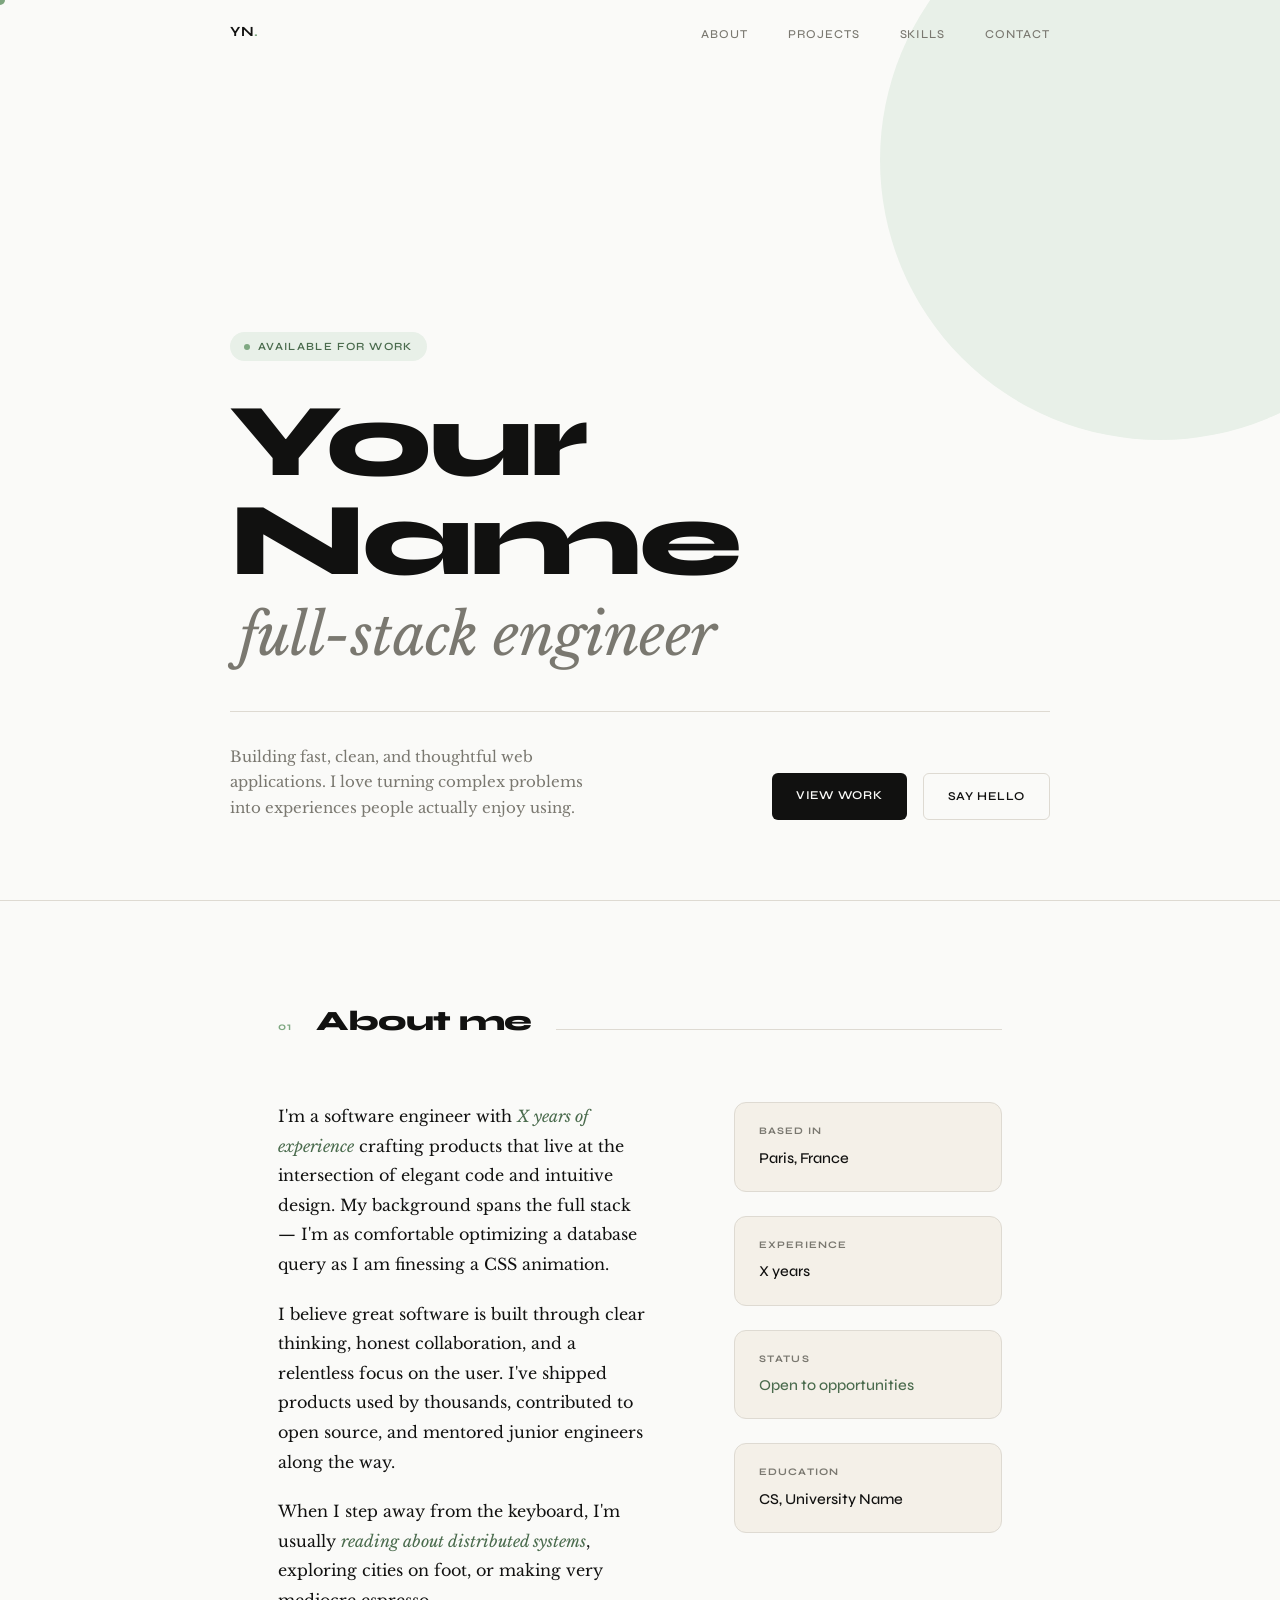
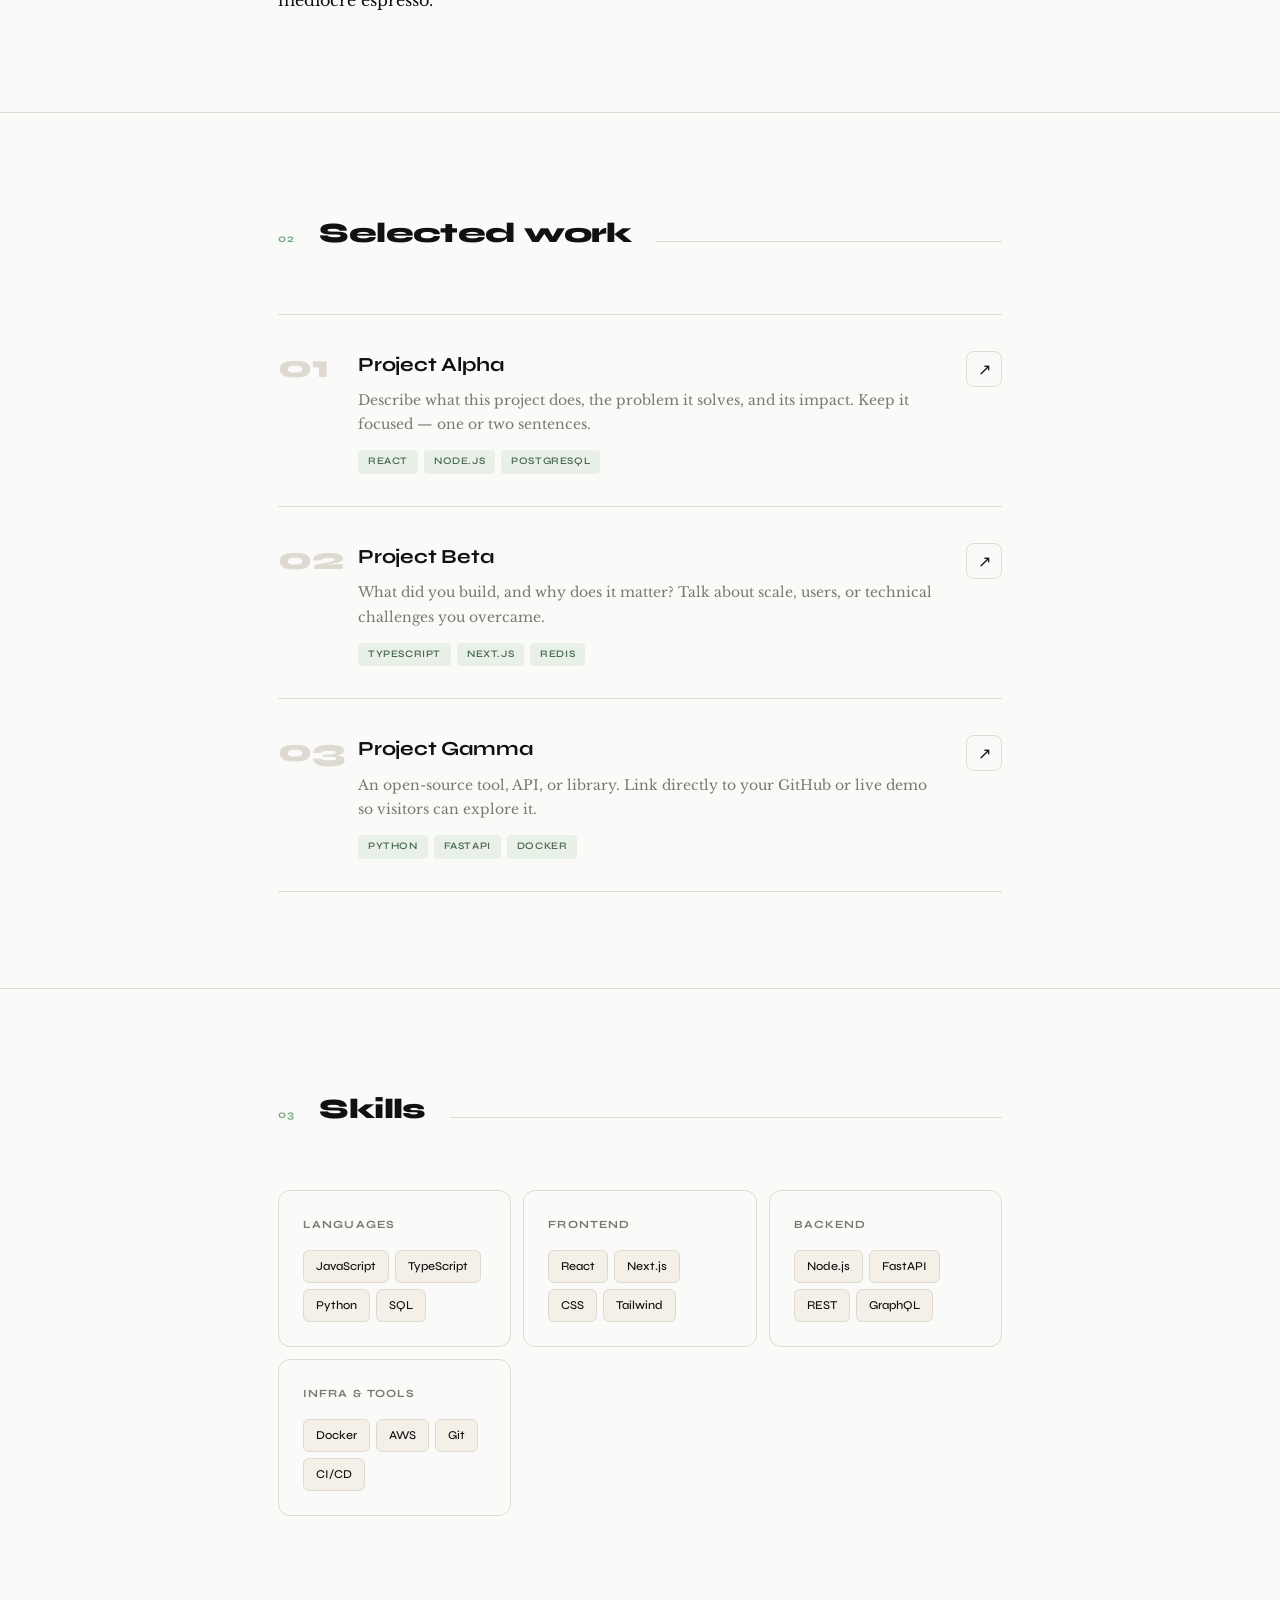
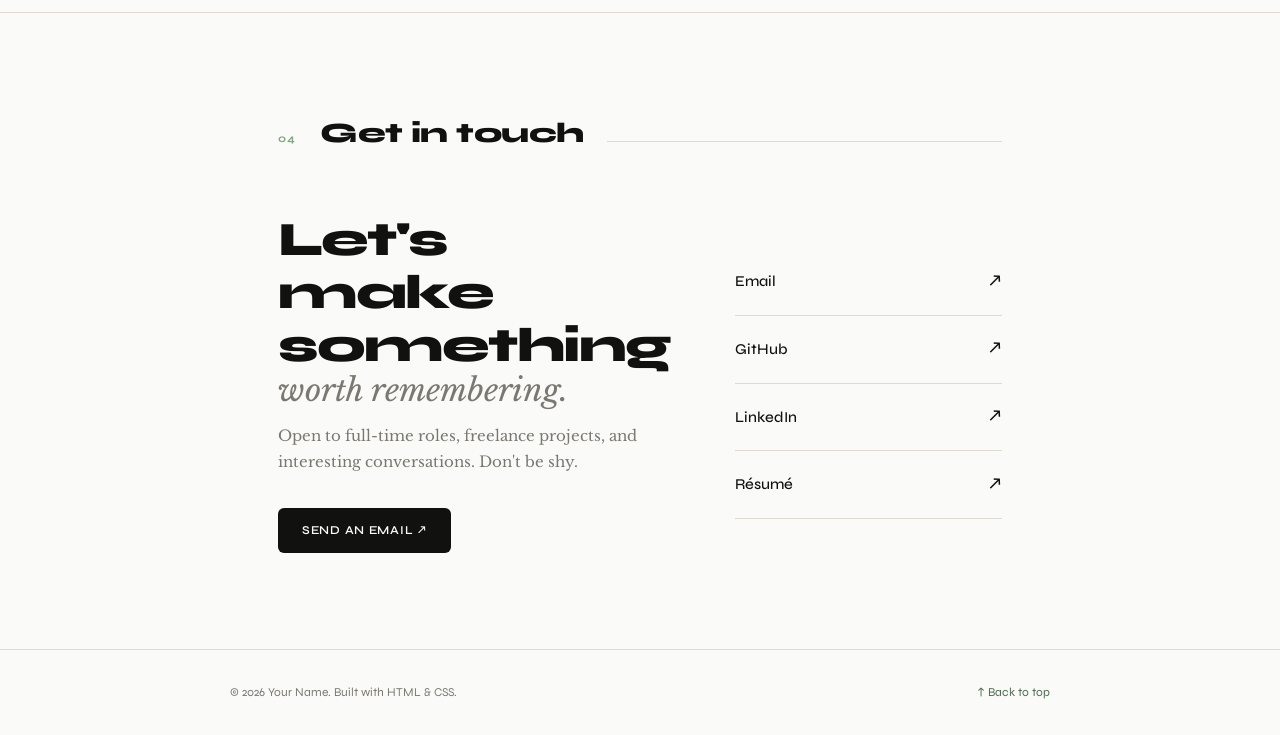
==== index.html @ 99cb99b4 "fix(): Rename to index.html" ====
<!DOCTYPE html>
<html lang="en">
<head>
  <meta charset="UTF-8" />
  <meta name="viewport" content="width=device-width, initial-scale=1.0" />
  <title>Your Name — Developer</title>
  <link rel="preconnect" href="https://fonts.googleapis.com" />
  <link href="https://fonts.googleapis.com/css2?family=Libre+Baskerville:ital,wght@0,400;0,700;1,400&family=Syne:wght@400;500;600;700;800&display=swap" rel="stylesheet" />
  <style>
    *, *::before, *::after { box-sizing: border-box; margin: 0; padding: 0; }

    :root {
      --white:   #FAFAF8;
      --ink:     #111110;
      --sage:    #7FA882;
      --sage-lt: #E8F0E8;
      --sage-dk: #4A6B4D;
      --warm:    #F4F0E8;
      --border:  #DEDAD2;
      --muted:   #7A7870;
      --serif:   'Libre Baskerville', Georgia, serif;
      --display: 'Syne', sans-serif;
      --radius:  12px;
      --max:     820px;
    }

    html { scroll-behavior: smooth; }

    body {
      background: var(--white);
      color: var(--ink);
      font-family: var(--serif);
      font-size: 16px;
      line-height: 1.75;
      -webkit-font-smoothing: antialiased;
      cursor: none;
    }

    .cursor {
      position: fixed;
      width: 10px; height: 10px;
      background: var(--sage);
      border-radius: 50%;
      pointer-events: none;
      z-index: 9999;
      transform: translate(-50%, -50%);
      transition: transform 0.08s ease, width 0.2s ease, height 0.2s ease;
      mix-blend-mode: multiply;
    }
    .cursor.hovered { width: 32px; height: 32px; opacity: 0.35; }

    nav {
      position: fixed;
      top: 0; left: 0; right: 0;
      z-index: 500;
      padding: 0 3rem;
    }
    .nav-inner {
      max-width: var(--max);
      margin: 0 auto;
      display: flex;
      align-items: center;
      justify-content: space-between;
      height: 64px;
    }
    .nav-logo {
      font-family: var(--display);
      font-weight: 700;
      font-size: 14px;
      letter-spacing: 0.05em;
      text-decoration: none;
      color: var(--ink);
    }
    .nav-logo em { color: var(--sage); font-style: normal; }
    .nav-links { display: flex; gap: 2.5rem; list-style: none; }
    .nav-links a {
      font-family: var(--display);
      font-size: 12px;
      font-weight: 500;
      letter-spacing: 0.08em;
      text-transform: uppercase;
      color: var(--muted);
      text-decoration: none;
      transition: color 0.15s;
    }
    .nav-links a:hover { color: var(--ink); }

    #hero {
      min-height: 100vh;
      display: flex;
      flex-direction: column;
      justify-content: flex-end;
      padding: 0 3rem 5rem;
      position: relative;
      overflow: hidden;
    }
    .hero-bg-circle {
      position: absolute;
      top: -120px; right: -160px;
      width: 560px; height: 560px;
      background: var(--sage-lt);
      border-radius: 50%;
      z-index: 0;
    }
    .hero-content {
      max-width: var(--max);
      width: 100%;
      margin: 0 auto;
      position: relative;
      z-index: 1;
    }
    .hero-tag {
      display: inline-flex;
      align-items: center;
      gap: 8px;
      font-family: var(--display);
      font-size: 11px;
      font-weight: 600;
      letter-spacing: 0.12em;
      text-transform: uppercase;
      color: var(--sage-dk);
      background: var(--sage-lt);
      padding: 5px 14px;
      border-radius: 100px;
      margin-bottom: 2rem;
    }
    .hero-tag::before {
      content: '';
      width: 6px; height: 6px;
      background: var(--sage);
      border-radius: 50%;
      animation: pulse 2s infinite;
    }
    @keyframes pulse {
      0%, 100% { opacity: 1; transform: scale(1); }
      50% { opacity: 0.5; transform: scale(0.7); }
    }
    .hero-name {
      font-family: var(--display);
      font-weight: 800;
      font-size: clamp(3.2rem, 9vw, 6.5rem);
      line-height: 0.95;
      letter-spacing: -0.03em;
      margin-bottom: 2rem;
    }
    .hero-name .line2 {
      display: block;
      color: var(--muted);
      font-weight: 400;
      font-style: italic;
      font-family: var(--serif);
      font-size: 0.55em;
      letter-spacing: -0.01em;
      padding-left: 0.15em;
      margin-top: 0.3em;
    }
    .hero-foot {
      display: flex;
      justify-content: space-between;
      align-items: flex-end;
      margin-top: 3rem;
      padding-top: 2rem;
      border-top: 1px solid var(--border);
    }
    .hero-desc {
      max-width: 380px;
      font-size: 15px;
      color: var(--muted);
      line-height: 1.7;
    }
    .hero-cta { display: flex; gap: 1rem; }
    .btn {
      font-family: var(--display);
      font-size: 12px;
      font-weight: 600;
      letter-spacing: 0.06em;
      text-transform: uppercase;
      padding: 12px 24px;
      border-radius: 6px;
      text-decoration: none;
      transition: all 0.18s ease;
      display: inline-block;
    }
    .btn-solid { background: var(--ink); color: var(--white); }
    .btn-solid:hover { background: var(--sage-dk); }
    .btn-ghost { background: transparent; color: var(--ink); border: 1.5px solid var(--border); }
    .btn-ghost:hover { border-color: var(--sage); color: var(--sage-dk); }

    .section-wrap {
      max-width: var(--max);
      margin: 0 auto;
      padding: 6rem 3rem;
    }
    section + section { border-top: 1px solid var(--border); }

    .section-head {
      display: flex;
      align-items: baseline;
      gap: 1.5rem;
      margin-bottom: 3.5rem;
    }
    .section-num {
      font-family: var(--display);
      font-size: 11px;
      font-weight: 700;
      color: var(--sage);
      letter-spacing: 0.1em;
    }
    .section-title {
      font-family: var(--display);
      font-size: 28px;
      font-weight: 800;
      letter-spacing: -0.02em;
    }
    .section-rule { flex: 1; height: 1px; background: var(--border); }

    .about-layout {
      display: grid;
      grid-template-columns: 1.4fr 1fr;
      gap: 5rem;
      align-items: start;
    }
    @media (max-width: 640px) { .about-layout { grid-template-columns: 1fr; gap: 2.5rem; } }
    .about-bio p { font-size: 16px; line-height: 1.85; }
    .about-bio p + p { margin-top: 1.25rem; }
    .about-bio em { color: var(--sage-dk); font-style: italic; }
    .about-sidebar { display: flex; flex-direction: column; gap: 1.5rem; }
    .sidebar-card {
      background: var(--warm);
      border-radius: var(--radius);
      padding: 1.25rem 1.5rem;
      border: 1px solid var(--border);
    }
    .sidebar-label {
      font-family: var(--display);
      font-size: 10px;
      font-weight: 700;
      letter-spacing: 0.12em;
      text-transform: uppercase;
      color: var(--muted);
      margin-bottom: 4px;
    }
    .sidebar-val { font-family: var(--display); font-size: 15px; font-weight: 500; }

    .project-item {
      display: grid;
      grid-template-columns: 56px 1fr auto;
      gap: 1.5rem;
      align-items: start;
      padding: 2rem 0;
      border-bottom: 1px solid var(--border);
      text-decoration: none;
      color: inherit;
    }
    .project-item:first-child { border-top: 1px solid var(--border); }
    .project-item:hover .project-num-big { color: var(--sage); }
    .project-item:hover .arrow-box { background: var(--sage); border-color: var(--sage); color: var(--white); }
    .project-num-big {
      font-family: var(--display);
      font-size: 32px;
      font-weight: 800;
      color: var(--border);
      line-height: 1;
      transition: color 0.2s;
      padding-top: 4px;
    }
    .project-title {
      font-family: var(--display);
      font-size: 20px;
      font-weight: 700;
      margin-bottom: 0.4rem;
      letter-spacing: -0.01em;
    }
    .project-desc { font-size: 14px; color: var(--muted); margin-bottom: 0.85rem; }
    .tags { display: flex; flex-wrap: wrap; gap: 6px; }
    .tag {
      font-family: var(--display);
      font-size: 10px;
      font-weight: 600;
      letter-spacing: 0.06em;
      text-transform: uppercase;
      background: var(--sage-lt);
      color: var(--sage-dk);
      padding: 3px 10px;
      border-radius: 4px;
    }
    .arrow-box {
      width: 36px; height: 36px;
      border: 1.5px solid var(--border);
      border-radius: 8px;
      display: flex; align-items: center; justify-content: center;
      font-size: 16px;
      transition: all 0.18s;
      flex-shrink: 0;
      margin-top: 4px;
    }

    .skills-grid {
      display: grid;
      grid-template-columns: repeat(auto-fit, minmax(180px, 1fr));
      gap: 12px;
    }
    .skill-group {
      border: 1.5px solid var(--border);
      border-radius: var(--radius);
      padding: 1.5rem;
      position: relative;
      overflow: hidden;
      transition: border-color 0.2s;
    }
    .skill-group:hover { border-color: var(--sage); }
    .skill-group::before {
      content: '';
      position: absolute;
      top: 0; left: 0;
      width: 3px; height: 100%;
      background: var(--sage);
      opacity: 0;
      transition: opacity 0.2s;
    }
    .skill-group:hover::before { opacity: 1; }
    .skill-group-name {
      font-family: var(--display);
      font-size: 11px;
      font-weight: 700;
      letter-spacing: 0.1em;
      text-transform: uppercase;
      color: var(--muted);
      margin-bottom: 1rem;
    }
    .skill-items { display: flex; flex-wrap: wrap; gap: 6px; }
    .skill-pill {
      font-family: var(--display);
      font-size: 12px;
      font-weight: 500;
      color: var(--ink);
      background: var(--warm);
      padding: 5px 12px;
      border-radius: 6px;
      border: 1px solid var(--border);
    }

    .contact-layout {
      display: grid;
      grid-template-columns: 1fr 1fr;
      gap: 4rem;
      align-items: center;
    }
    @media (max-width: 600px) { .contact-layout { grid-template-columns: 1fr; } }
    .contact-headline {
      font-family: var(--display);
      font-size: clamp(2rem, 5vw, 3rem);
      font-weight: 800;
      letter-spacing: -0.03em;
      line-height: 1.1;
      margin-bottom: 1rem;
    }
    .contact-headline span {
      display: block;
      font-family: var(--serif);
      font-style: italic;
      font-weight: 400;
      font-size: 0.65em;
      color: var(--muted);
      letter-spacing: 0;
    }
    .contact-sub { color: var(--muted); font-size: 15px; margin-bottom: 2rem; }
    .contact-links { display: flex; flex-direction: column; }
    .contact-link {
      display: flex;
      align-items: center;
      justify-content: space-between;
      padding: 1.1rem 0;
      border-bottom: 1px solid var(--border);
      text-decoration: none;
      color: var(--ink);
      font-family: var(--display);
      font-size: 15px;
      font-weight: 500;
      transition: color 0.15s;
    }
    .contact-link:hover { color: var(--sage-dk); }
    .contact-link .link-arrow { font-size: 18px; transition: transform 0.15s; }
    .contact-link:hover .link-arrow { transform: translate(3px, -3px); }

    footer {
      border-top: 1px solid var(--border);
      padding: 2rem 3rem;
    }
    .footer-inner {
      max-width: var(--max);
      margin: 0 auto;
      display: flex;
      justify-content: space-between;
      align-items: center;
    }
    footer p { font-family: var(--display); font-size: 12px; color: var(--muted); }
    footer a { color: var(--sage-dk); text-decoration: none; }

    .reveal { opacity: 0; transform: translateY(20px); transition: opacity 0.6s ease, transform 0.6s ease; }
    .reveal.in { opacity: 1; transform: none; }
  </style>
</head>
<body>

<div class="cursor" id="cursor"></div>

<nav>
  <div class="nav-inner">
    <a class="nav-logo" href="#hero">YN<em>.</em></a>
    <ul class="nav-links">
      <li><a href="#about">About</a></li>
      <li><a href="#projects">Projects</a></li>
      <li><a href="#skills">Skills</a></li>
      <li><a href="#contact">Contact</a></li>
    </ul>
  </div>
</nav>

<section id="hero">
  <div class="hero-bg-circle"></div>
  <div class="hero-content">
    <div class="hero-tag">Available for work</div>
    <h1 class="hero-name">
      Your Name
      <span class="line2">full-stack engineer</span>
    </h1>
    <div class="hero-foot">
      <p class="hero-desc">
        Building fast, clean, and thoughtful web applications. I love turning complex problems into experiences people actually enjoy using.
      </p>
      <div class="hero-cta">
        <a href="#projects" class="btn btn-solid">View work</a>
        <a href="#contact" class="btn btn-ghost">Say hello</a>
      </div>
    </div>
  </div>
</section>

<section id="about">
  <div class="section-wrap">
    <div class="section-head reveal">
      <span class="section-num">01</span>
      <h2 class="section-title">About me</h2>
      <div class="section-rule"></div>
    </div>
    <div class="about-layout reveal">
      <div class="about-bio">
        <p>I'm a software engineer with <em>X years of experience</em> crafting products that live at the intersection of elegant code and intuitive design. My background spans the full stack — I'm as comfortable optimizing a database query as I am finessing a CSS animation.</p>
        <p>I believe great software is built through clear thinking, honest collaboration, and a relentless focus on the user. I've shipped products used by thousands, contributed to open source, and mentored junior engineers along the way.</p>
        <p>When I step away from the keyboard, I'm usually <em>reading about distributed systems</em>, exploring cities on foot, or making very mediocre espresso.</p>
      </div>
      <div class="about-sidebar">
        <div class="sidebar-card">
          <div class="sidebar-label">Based in</div>
          <div class="sidebar-val">Paris, France</div>
        </div>
        <div class="sidebar-card">
          <div class="sidebar-label">Experience</div>
          <div class="sidebar-val">X years</div>
        </div>
        <div class="sidebar-card">
          <div class="sidebar-label">Status</div>
          <div class="sidebar-val" style="color: var(--sage-dk);">Open to opportunities</div>
        </div>
        <div class="sidebar-card">
          <div class="sidebar-label">Education</div>
          <div class="sidebar-val">CS, University Name</div>
        </div>
      </div>
    </div>
  </div>
</section>

<section id="projects">
  <div class="section-wrap">
    <div class="section-head reveal">
      <span class="section-num">02</span>
      <h2 class="section-title">Selected work</h2>
      <div class="section-rule"></div>
    </div>
    <div>
      <a class="project-item reveal" href="#" target="_blank" rel="noopener">
        <div class="project-num-big">01</div>
        <div>
          <div class="project-title">Project Alpha</div>
          <p class="project-desc">Describe what this project does, the problem it solves, and its impact. Keep it focused — one or two sentences.</p>
          <div class="tags"><span class="tag">React</span><span class="tag">Node.js</span><span class="tag">PostgreSQL</span></div>
        </div>
        <div class="arrow-box">↗</div>
      </a>
      <a class="project-item reveal" href="#" target="_blank" rel="noopener">
        <div class="project-num-big">02</div>
        <div>
          <div class="project-title">Project Beta</div>
          <p class="project-desc">What did you build, and why does it matter? Talk about scale, users, or technical challenges you overcame.</p>
          <div class="tags"><span class="tag">TypeScript</span><span class="tag">Next.js</span><span class="tag">Redis</span></div>
        </div>
        <div class="arrow-box">↗</div>
      </a>
      <a class="project-item reveal" href="#" target="_blank" rel="noopener">
        <div class="project-num-big">03</div>
        <div>
          <div class="project-title">Project Gamma</div>
          <p class="project-desc">An open-source tool, API, or library. Link directly to your GitHub or live demo so visitors can explore it.</p>
          <div class="tags"><span class="tag">Python</span><span class="tag">FastAPI</span><span class="tag">Docker</span></div>
        </div>
        <div class="arrow-box">↗</div>
      </a>
    </div>
  </div>
</section>

<section id="skills">
  <div class="section-wrap">
    <div class="section-head reveal">
      <span class="section-num">03</span>
      <h2 class="section-title">Skills</h2>
      <div class="section-rule"></div>
    </div>
    <div class="skills-grid reveal">
      <div class="skill-group">
        <div class="skill-group-name">Languages</div>
        <div class="skill-items">
          <span class="skill-pill">JavaScript</span><span class="skill-pill">TypeScript</span><span class="skill-pill">Python</span><span class="skill-pill">SQL</span>
        </div>
      </div>
      <div class="skill-group">
        <div class="skill-group-name">Frontend</div>
        <div class="skill-items">
          <span class="skill-pill">React</span><span class="skill-pill">Next.js</span><span class="skill-pill">CSS</span><span class="skill-pill">Tailwind</span>
        </div>
      </div>
      <div class="skill-group">
        <div class="skill-group-name">Backend</div>
        <div class="skill-items">
          <span class="skill-pill">Node.js</span><span class="skill-pill">FastAPI</span><span class="skill-pill">REST</span><span class="skill-pill">GraphQL</span>
        </div>
      </div>
      <div class="skill-group">
        <div class="skill-group-name">Infra & Tools</div>
        <div class="skill-items">
          <span class="skill-pill">Docker</span><span class="skill-pill">AWS</span><span class="skill-pill">Git</span><span class="skill-pill">CI/CD</span>
        </div>
      </div>
    </div>
  </div>
</section>

<section id="contact">
  <div class="section-wrap">
    <div class="section-head reveal">
      <span class="section-num">04</span>
      <h2 class="section-title">Get in touch</h2>
      <div class="section-rule"></div>
    </div>
    <div class="contact-layout reveal">
      <div>
        <h3 class="contact-headline">Let's make something <span>worth remembering.</span></h3>
        <p class="contact-sub">Open to full-time roles, freelance projects, and interesting conversations. Don't be shy.</p>
        <a href="mailto:you@email.com" class="btn btn-solid">Send an email ↗</a>
      </div>
      <div class="contact-links">
        <a class="contact-link" href="mailto:you@email.com"><span>Email</span><span class="link-arrow">↗</span></a>
        <a class="contact-link" href="https://github.com/yourusername" target="_blank" rel="noopener"><span>GitHub</span><span class="link-arrow">↗</span></a>
        <a class="contact-link" href="https://linkedin.com/in/yourusername" target="_blank" rel="noopener"><span>LinkedIn</span><span class="link-arrow">↗</span></a>
        <a class="contact-link" href="/resume.pdf" target="_blank" rel="noopener"><span>Résumé</span><span class="link-arrow">↗</span></a>
      </div>
    </div>
  </div>
</section>

<footer>
  <div class="footer-inner">
    <p>© <span id="yr"></span> Your Name. Built with HTML & CSS.</p>
    <p><a href="#hero">↑ Back to top</a></p>
  </div>
</footer>

<script>
  document.getElementById('yr').textContent = new Date().getFullYear();

  const cursor = document.getElementById('cursor');
  document.addEventListener('mousemove', e => {
    cursor.style.left = e.clientX + 'px';
    cursor.style.top = e.clientY + 'px';
  });
  document.querySelectorAll('a, button').forEach(el => {
    el.addEventListener('mouseenter', () => cursor.classList.add('hovered'));
    el.addEventListener('mouseleave', () => cursor.classList.remove('hovered'));
  });

  const reveals = document.querySelectorAll('.reveal');
  const obs = new IntersectionObserver((entries) => {
    entries.forEach((e, i) => {
      if (e.isIntersecting) {
        setTimeout(() => e.target.classList.add('in'), i * 90);
        obs.unobserve(e.target);
      }
    });
  }, { threshold: 0.08 });
  reveals.forEach(el => obs.observe(el));
</script>
</body>
</html>
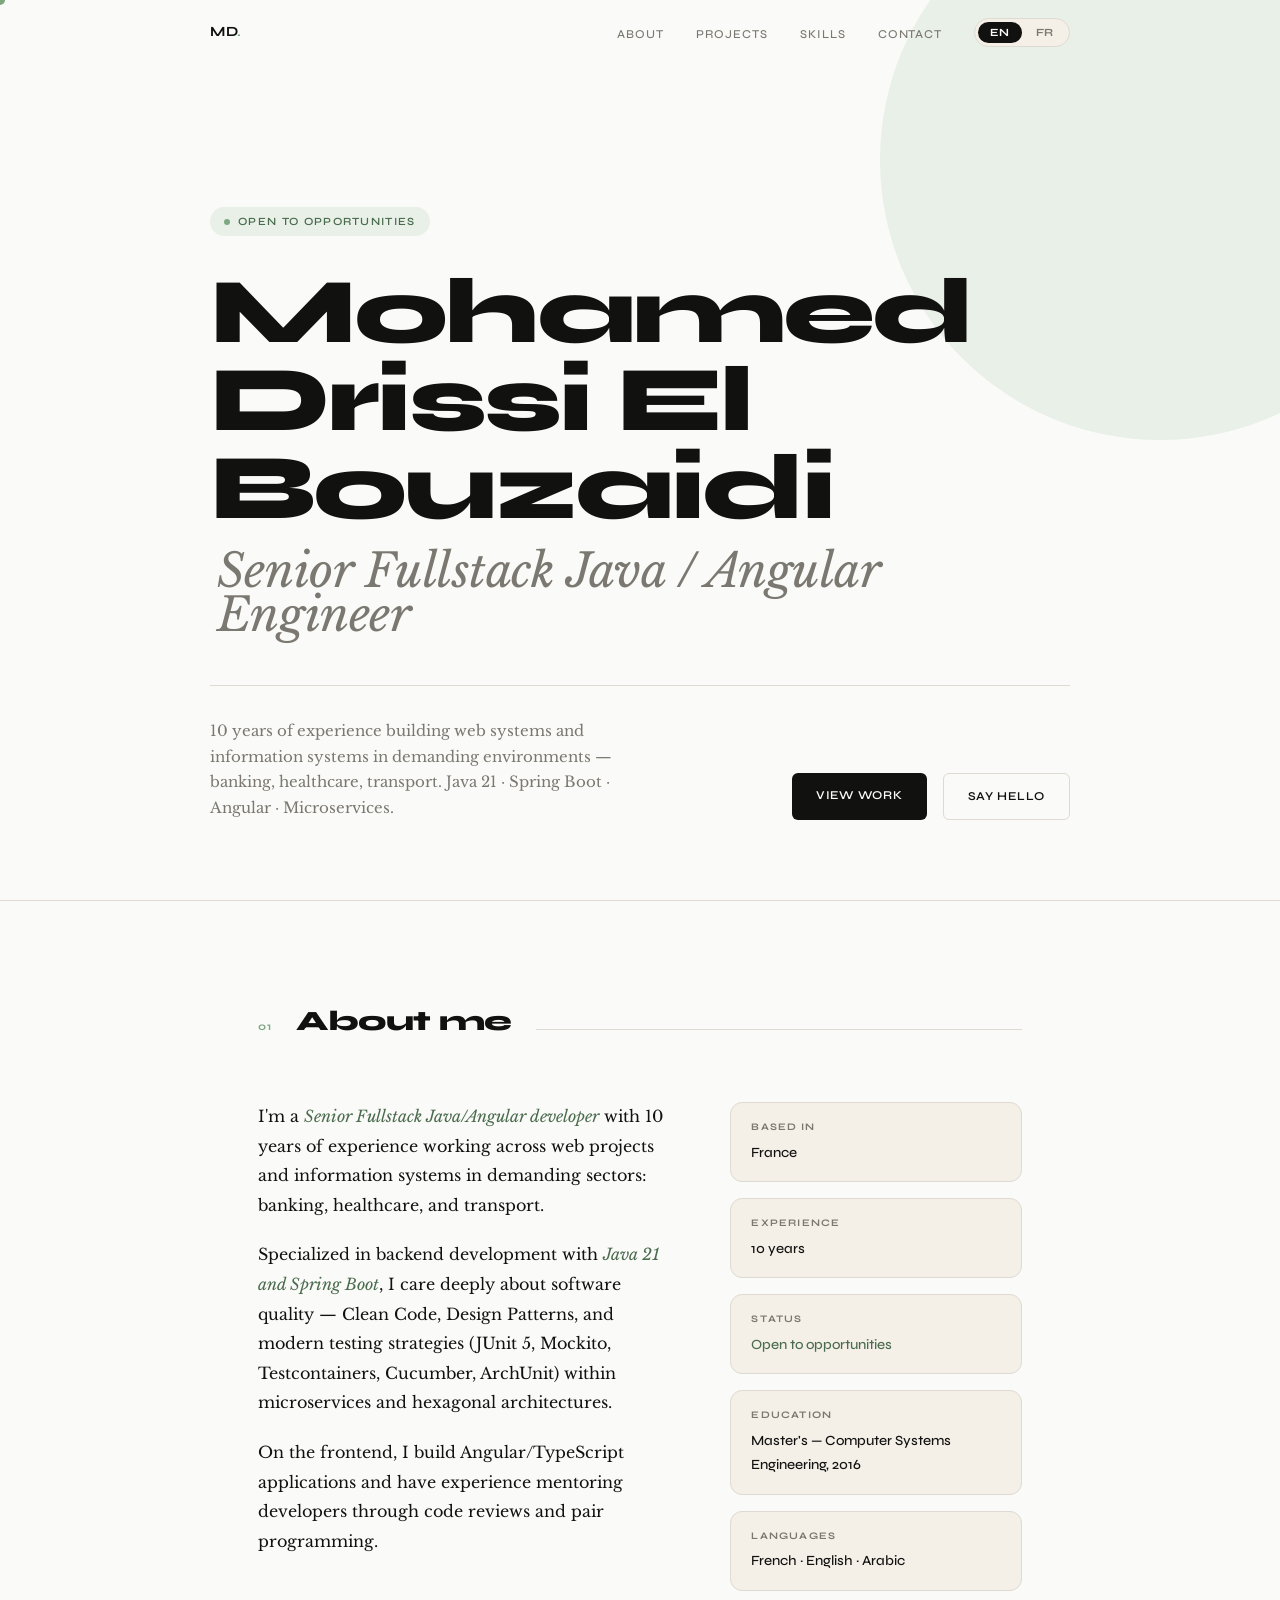
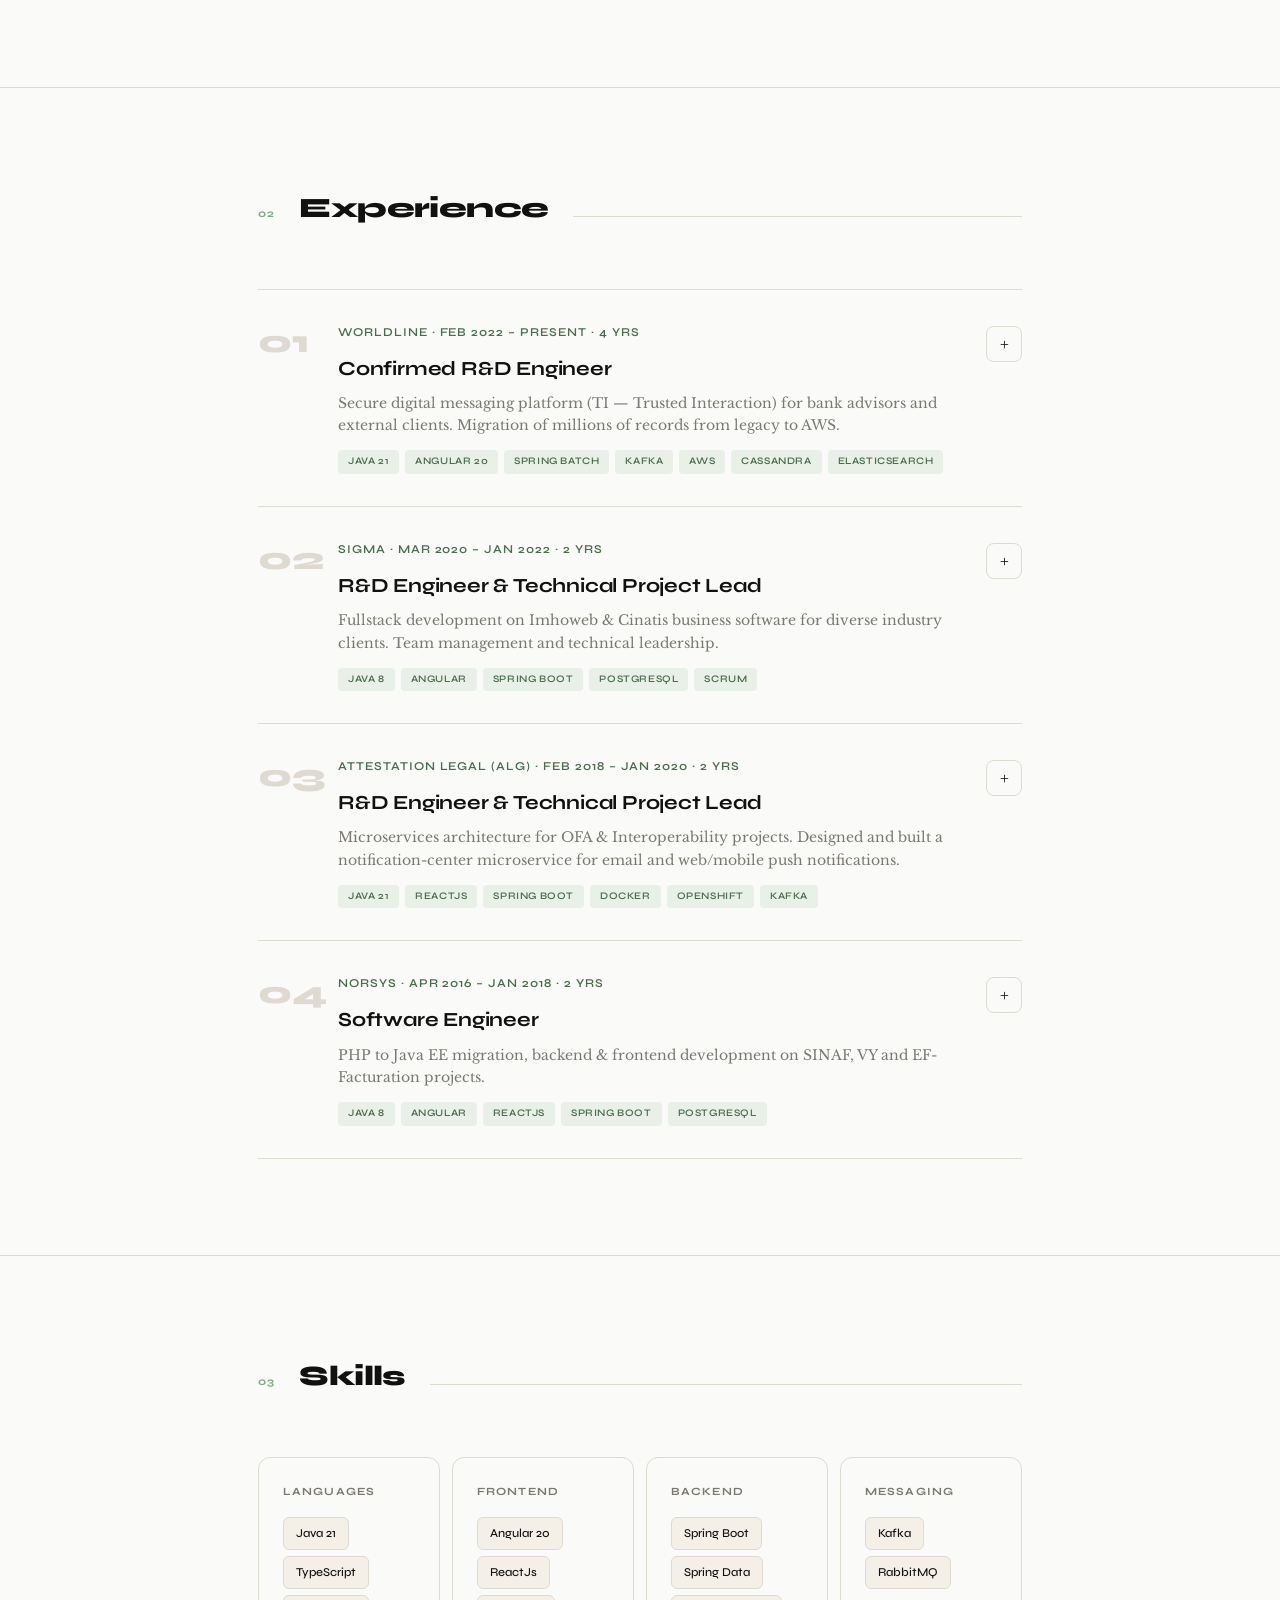
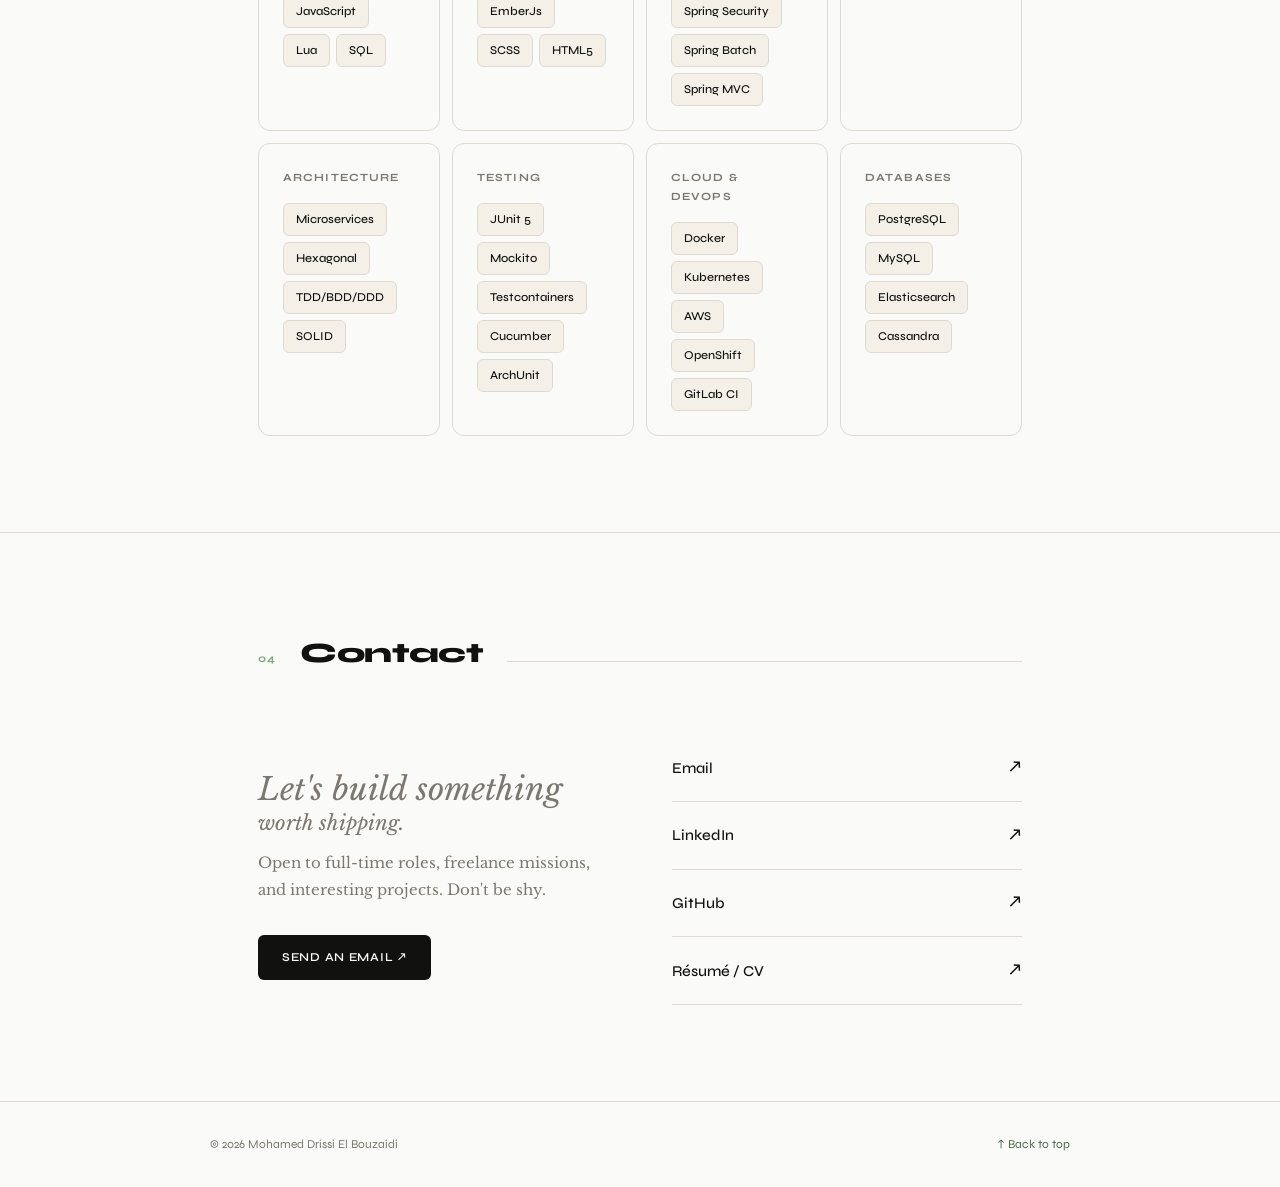
==== commit 17f4610b: "fix(): Create a new version" ====
--- a/index.html
+++ b/index.html
@@ -3,568 +3,387 @@
 <head>
   <meta charset="UTF-8" />
   <meta name="viewport" content="width=device-width, initial-scale=1.0" />
-  <title>Your Name — Developer</title>
+  <title>Mohamed Drissi El Bouzaidi — Senior Fullstack Developer</title>
   <link rel="preconnect" href="https://fonts.googleapis.com" />
   <link href="https://fonts.googleapis.com/css2?family=Libre+Baskerville:ital,wght@0,400;0,700;1,400&family=Syne:wght@400;500;600;700;800&display=swap" rel="stylesheet" />
   <style>
     *, *::before, *::after { box-sizing: border-box; margin: 0; padding: 0; }
-
     :root {
-      --white:   #FAFAF8;
-      --ink:     #111110;
-      --sage:    #7FA882;
-      --sage-lt: #E8F0E8;
-      --sage-dk: #4A6B4D;
-      --warm:    #F4F0E8;
-      --border:  #DEDAD2;
-      --muted:   #7A7870;
-      --serif:   'Libre Baskerville', Georgia, serif;
-      --display: 'Syne', sans-serif;
-      --radius:  12px;
-      --max:     820px;
+      --white: #FAFAF8; --ink: #111110; --sage: #7FA882; --sage-lt: #E8F0E8;
+      --sage-dk: #4A6B4D; --warm: #F4F0E8; --border: #DEDAD2; --muted: #7A7870;
+      --serif: 'Libre Baskerville', Georgia, serif; --display: 'Syne', sans-serif;
+      --radius: 12px; --max: 860px;
     }
-
     html { scroll-behavior: smooth; }
-
-    body {
-      background: var(--white);
-      color: var(--ink);
-      font-family: var(--serif);
-      font-size: 16px;
-      line-height: 1.75;
-      -webkit-font-smoothing: antialiased;
-      cursor: none;
-    }
-
-    .cursor {
-      position: fixed;
-      width: 10px; height: 10px;
-      background: var(--sage);
-      border-radius: 50%;
-      pointer-events: none;
-      z-index: 9999;
-      transform: translate(-50%, -50%);
-      transition: transform 0.08s ease, width 0.2s ease, height 0.2s ease;
-      mix-blend-mode: multiply;
-    }
-    .cursor.hovered { width: 32px; height: 32px; opacity: 0.35; }
-
-    nav {
-      position: fixed;
-      top: 0; left: 0; right: 0;
-      z-index: 500;
-      padding: 0 3rem;
-    }
-    .nav-inner {
-      max-width: var(--max);
-      margin: 0 auto;
-      display: flex;
-      align-items: center;
-      justify-content: space-between;
-      height: 64px;
-    }
-    .nav-logo {
-      font-family: var(--display);
-      font-weight: 700;
-      font-size: 14px;
-      letter-spacing: 0.05em;
-      text-decoration: none;
-      color: var(--ink);
-    }
+    body { background: var(--white); color: var(--ink); font-family: var(--serif); font-size: 16px; line-height: 1.75; -webkit-font-smoothing: antialiased; cursor: none; }
+
+    .cursor { position: fixed; width: 10px; height: 10px; background: var(--sage); border-radius: 50%; pointer-events: none; z-index: 9999; transform: translate(-50%,-50%); transition: width .2s, height .2s, opacity .2s; mix-blend-mode: multiply; }
+    .cursor.hovered { width: 32px; height: 32px; opacity: .35; }
+
+    /* NAV */
+    nav { position: fixed; top: 0; left: 0; right: 0; z-index: 500; padding: 0 3rem; }
+    .nav-inner { max-width: var(--max); margin: 0 auto; display: flex; align-items: center; justify-content: space-between; height: 64px; }
+    .nav-logo { font-family: var(--display); font-weight: 700; font-size: 14px; letter-spacing: .05em; text-decoration: none; color: var(--ink); }
     .nav-logo em { color: var(--sage); font-style: normal; }
-    .nav-links { display: flex; gap: 2.5rem; list-style: none; }
-    .nav-links a {
-      font-family: var(--display);
-      font-size: 12px;
-      font-weight: 500;
-      letter-spacing: 0.08em;
-      text-transform: uppercase;
-      color: var(--muted);
-      text-decoration: none;
-      transition: color 0.15s;
-    }
+    .nav-links { display: flex; gap: 2rem; list-style: none; align-items: center; }
+    .nav-links a { font-family: var(--display); font-size: 12px; font-weight: 500; letter-spacing: .08em; text-transform: uppercase; color: var(--muted); text-decoration: none; transition: color .15s; }
     .nav-links a:hover { color: var(--ink); }
 
-    #hero {
-      min-height: 100vh;
-      display: flex;
-      flex-direction: column;
-      justify-content: flex-end;
-      padding: 0 3rem 5rem;
-      position: relative;
-      overflow: hidden;
-    }
-    .hero-bg-circle {
-      position: absolute;
-      top: -120px; right: -160px;
-      width: 560px; height: 560px;
-      background: var(--sage-lt);
-      border-radius: 50%;
-      z-index: 0;
-    }
-    .hero-content {
-      max-width: var(--max);
-      width: 100%;
-      margin: 0 auto;
-      position: relative;
-      z-index: 1;
-    }
-    .hero-tag {
-      display: inline-flex;
-      align-items: center;
-      gap: 8px;
-      font-family: var(--display);
-      font-size: 11px;
-      font-weight: 600;
-      letter-spacing: 0.12em;
-      text-transform: uppercase;
-      color: var(--sage-dk);
-      background: var(--sage-lt);
-      padding: 5px 14px;
-      border-radius: 100px;
-      margin-bottom: 2rem;
-    }
-    .hero-tag::before {
-      content: '';
-      width: 6px; height: 6px;
-      background: var(--sage);
-      border-radius: 50%;
-      animation: pulse 2s infinite;
-    }
-    @keyframes pulse {
-      0%, 100% { opacity: 1; transform: scale(1); }
-      50% { opacity: 0.5; transform: scale(0.7); }
-    }
-    .hero-name {
-      font-family: var(--display);
-      font-weight: 800;
-      font-size: clamp(3.2rem, 9vw, 6.5rem);
-      line-height: 0.95;
-      letter-spacing: -0.03em;
-      margin-bottom: 2rem;
-    }
-    .hero-name .line2 {
-      display: block;
-      color: var(--muted);
-      font-weight: 400;
-      font-style: italic;
-      font-family: var(--serif);
-      font-size: 0.55em;
-      letter-spacing: -0.01em;
-      padding-left: 0.15em;
-      margin-top: 0.3em;
-    }
-    .hero-foot {
-      display: flex;
-      justify-content: space-between;
-      align-items: flex-end;
-      margin-top: 3rem;
-      padding-top: 2rem;
-      border-top: 1px solid var(--border);
-    }
-    .hero-desc {
-      max-width: 380px;
-      font-size: 15px;
-      color: var(--muted);
-      line-height: 1.7;
-    }
+    /* LANG TOGGLE */
+    .lang-toggle { display: flex; background: var(--warm); border: 1px solid var(--border); border-radius: 100px; padding: 3px; gap: 2px; }
+    .lang-btn { font-family: var(--display); font-size: 11px; font-weight: 700; letter-spacing: .06em; padding: 4px 12px; border-radius: 100px; border: none; background: transparent; cursor: none; color: var(--muted); transition: all .18s; }
+    .lang-btn.active { background: var(--ink); color: var(--white); }
+
+    /* HERO */
+    #hero { min-height: 100vh; display: flex; flex-direction: column; justify-content: flex-end; padding: 0 3rem 5rem; position: relative; overflow: hidden; }
+    .hero-bg-circle { position: absolute; top: -120px; right: -160px; width: 560px; height: 560px; background: var(--sage-lt); border-radius: 50%; z-index: 0; }
+    .hero-content { max-width: var(--max); width: 100%; margin: 0 auto; position: relative; z-index: 1; }
+    .hero-tag { display: inline-flex; align-items: center; gap: 8px; font-family: var(--display); font-size: 11px; font-weight: 600; letter-spacing: .12em; text-transform: uppercase; color: var(--sage-dk); background: var(--sage-lt); padding: 5px 14px; border-radius: 100px; margin-bottom: 2rem; }
+    .hero-tag::before { content: ''; width: 6px; height: 6px; background: var(--sage); border-radius: 50%; animation: pulse 2s infinite; }
+    @keyframes pulse { 0%,100%{opacity:1;transform:scale(1)} 50%{opacity:.5;transform:scale(.7)} }
+    .hero-name { font-family: var(--display); font-weight: 800; font-size: clamp(2.8rem,8vw,5.8rem); line-height: .95; letter-spacing: -.03em; margin-bottom: 2rem; }
+    .hero-name .line2 { display: block; color: var(--muted); font-weight: 400; font-style: italic; font-family: var(--serif); font-size: .5em; letter-spacing: -.01em; padding-left: .15em; margin-top: .35em; }
+    .hero-foot { display: flex; justify-content: space-between; align-items: flex-end; margin-top: 3rem; padding-top: 2rem; border-top: 1px solid var(--border); flex-wrap: wrap; gap: 1.5rem; }
+    .hero-desc { max-width: 420px; font-size: 15px; color: var(--muted); line-height: 1.7; }
     .hero-cta { display: flex; gap: 1rem; }
-    .btn {
-      font-family: var(--display);
-      font-size: 12px;
-      font-weight: 600;
-      letter-spacing: 0.06em;
-      text-transform: uppercase;
-      padding: 12px 24px;
-      border-radius: 6px;
-      text-decoration: none;
-      transition: all 0.18s ease;
-      display: inline-block;
-    }
+    .btn { font-family: var(--display); font-size: 12px; font-weight: 600; letter-spacing: .06em; text-transform: uppercase; padding: 12px 24px; border-radius: 6px; text-decoration: none; transition: all .18s; display: inline-block; border: none; cursor: none; }
     .btn-solid { background: var(--ink); color: var(--white); }
     .btn-solid:hover { background: var(--sage-dk); }
     .btn-ghost { background: transparent; color: var(--ink); border: 1.5px solid var(--border); }
     .btn-ghost:hover { border-color: var(--sage); color: var(--sage-dk); }
 
-    .section-wrap {
-      max-width: var(--max);
-      margin: 0 auto;
-      padding: 6rem 3rem;
-    }
+    /* SECTIONS */
+    .section-wrap { max-width: var(--max); margin: 0 auto; padding: 6rem 3rem; }
     section + section { border-top: 1px solid var(--border); }
-
-    .section-head {
-      display: flex;
-      align-items: baseline;
-      gap: 1.5rem;
-      margin-bottom: 3.5rem;
-    }
-    .section-num {
-      font-family: var(--display);
-      font-size: 11px;
-      font-weight: 700;
-      color: var(--sage);
-      letter-spacing: 0.1em;
-    }
-    .section-title {
-      font-family: var(--display);
-      font-size: 28px;
-      font-weight: 800;
-      letter-spacing: -0.02em;
-    }
+    .section-head { display: flex; align-items: baseline; gap: 1.5rem; margin-bottom: 3.5rem; }
+    .section-num { font-family: var(--display); font-size: 11px; font-weight: 700; color: var(--sage); letter-spacing: .1em; }
+    .section-title { font-family: var(--display); font-size: 28px; font-weight: 800; letter-spacing: -.02em; }
     .section-rule { flex: 1; height: 1px; background: var(--border); }
 
-    .about-layout {
-      display: grid;
-      grid-template-columns: 1.4fr 1fr;
-      gap: 5rem;
-      align-items: start;
-    }
-    @media (max-width: 640px) { .about-layout { grid-template-columns: 1fr; gap: 2.5rem; } }
+    /* ABOUT */
+    .about-layout { display: grid; grid-template-columns: 1.4fr 1fr; gap: 4rem; align-items: start; }
+    @media(max-width:640px){.about-layout{grid-template-columns:1fr;gap:2.5rem}}
     .about-bio p { font-size: 16px; line-height: 1.85; }
-    .about-bio p + p { margin-top: 1.25rem; }
+    .about-bio p+p { margin-top: 1.25rem; }
     .about-bio em { color: var(--sage-dk); font-style: italic; }
-    .about-sidebar { display: flex; flex-direction: column; gap: 1.5rem; }
-    .sidebar-card {
-      background: var(--warm);
-      border-radius: var(--radius);
-      padding: 1.25rem 1.5rem;
-      border: 1px solid var(--border);
-    }
-    .sidebar-label {
-      font-family: var(--display);
-      font-size: 10px;
-      font-weight: 700;
-      letter-spacing: 0.12em;
-      text-transform: uppercase;
-      color: var(--muted);
-      margin-bottom: 4px;
-    }
-    .sidebar-val { font-family: var(--display); font-size: 15px; font-weight: 500; }
-
-    .project-item {
-      display: grid;
-      grid-template-columns: 56px 1fr auto;
-      gap: 1.5rem;
-      align-items: start;
-      padding: 2rem 0;
-      border-bottom: 1px solid var(--border);
-      text-decoration: none;
-      color: inherit;
-    }
+    .about-sidebar { display: flex; flex-direction: column; gap: 1rem; }
+    .sidebar-card { background: var(--warm); border-radius: var(--radius); padding: 1rem 1.25rem; border: 1px solid var(--border); }
+    .sidebar-label { font-family: var(--display); font-size: 10px; font-weight: 700; letter-spacing: .12em; text-transform: uppercase; color: var(--muted); margin-bottom: 4px; }
+    .sidebar-val { font-family: var(--display); font-size: 14px; font-weight: 500; }
+
+    /* PROJECTS */
+    .project-item { display: grid; grid-template-columns: 56px 1fr auto; gap: 1.5rem; align-items: start; padding: 2rem 0; border-bottom: 1px solid var(--border); text-decoration: none; color: inherit; cursor: none; }
     .project-item:first-child { border-top: 1px solid var(--border); }
     .project-item:hover .project-num-big { color: var(--sage); }
     .project-item:hover .arrow-box { background: var(--sage); border-color: var(--sage); color: var(--white); }
-    .project-num-big {
-      font-family: var(--display);
-      font-size: 32px;
-      font-weight: 800;
-      color: var(--border);
-      line-height: 1;
-      transition: color 0.2s;
-      padding-top: 4px;
-    }
-    .project-title {
-      font-family: var(--display);
-      font-size: 20px;
-      font-weight: 700;
-      margin-bottom: 0.4rem;
-      letter-spacing: -0.01em;
-    }
-    .project-desc { font-size: 14px; color: var(--muted); margin-bottom: 0.85rem; }
+    .project-num-big { font-family: var(--display); font-size: 32px; font-weight: 800; color: var(--border); line-height: 1; transition: color .2s; padding-top: 4px; }
+    .project-title { font-family: var(--display); font-size: 20px; font-weight: 700; margin-bottom: .4rem; letter-spacing: -.01em; }
+    .project-company { font-family: var(--display); font-size: 12px; font-weight: 600; color: var(--sage-dk); letter-spacing: .08em; text-transform: uppercase; margin-bottom: .5rem; }
+    .project-desc { font-size: 14px; color: var(--muted); margin-bottom: .85rem; line-height: 1.6; }
     .tags { display: flex; flex-wrap: wrap; gap: 6px; }
-    .tag {
-      font-family: var(--display);
-      font-size: 10px;
-      font-weight: 600;
-      letter-spacing: 0.06em;
-      text-transform: uppercase;
-      background: var(--sage-lt);
-      color: var(--sage-dk);
-      padding: 3px 10px;
-      border-radius: 4px;
-    }
-    .arrow-box {
-      width: 36px; height: 36px;
-      border: 1.5px solid var(--border);
-      border-radius: 8px;
-      display: flex; align-items: center; justify-content: center;
-      font-size: 16px;
-      transition: all 0.18s;
-      flex-shrink: 0;
-      margin-top: 4px;
-    }
-
-    .skills-grid {
-      display: grid;
-      grid-template-columns: repeat(auto-fit, minmax(180px, 1fr));
-      gap: 12px;
-    }
-    .skill-group {
-      border: 1.5px solid var(--border);
-      border-radius: var(--radius);
-      padding: 1.5rem;
-      position: relative;
-      overflow: hidden;
-      transition: border-color 0.2s;
-    }
+    .tag { font-family: var(--display); font-size: 10px; font-weight: 600; letter-spacing: .06em; text-transform: uppercase; background: var(--sage-lt); color: var(--sage-dk); padding: 3px 10px; border-radius: 4px; }
+    .arrow-box { width: 36px; height: 36px; border: 1.5px solid var(--border); border-radius: 8px; display: flex; align-items: center; justify-content: center; font-size: 16px; transition: all .18s; flex-shrink: 0; margin-top: 4px; }
+
+    /* MODAL */
+    .modal-overlay { position: fixed; inset: 0; background: rgba(17,17,16,.6); backdrop-filter: blur(6px); z-index: 800; display: flex; align-items: center; justify-content: center; padding: 2rem; opacity: 0; pointer-events: none; transition: opacity .25s; }
+    .modal-overlay.open { opacity: 1; pointer-events: all; }
+    .modal { background: var(--white); border-radius: 16px; max-width: 680px; width: 100%; max-height: 85vh; overflow-y: auto; padding: 2.5rem; position: relative; transform: translateY(20px); transition: transform .25s; }
+    .modal-overlay.open .modal { transform: none; }
+    .modal-close { position: absolute; top: 1.25rem; right: 1.25rem; width: 32px; height: 32px; border: 1.5px solid var(--border); border-radius: 8px; background: none; font-size: 18px; cursor: none; display: flex; align-items: center; justify-content: center; color: var(--muted); transition: all .15s; }
+    .modal-close:hover { background: var(--warm); color: var(--ink); }
+    .modal-company { font-family: var(--display); font-size: 11px; font-weight: 700; color: var(--sage-dk); letter-spacing: .1em; text-transform: uppercase; margin-bottom: .5rem; }
+    .modal-title { font-family: var(--display); font-size: 26px; font-weight: 800; letter-spacing: -.02em; margin-bottom: .4rem; }
+    .modal-duration { font-family: var(--display); font-size: 12px; color: var(--muted); margin-bottom: 1.5rem; }
+    .modal-section-title { font-family: var(--display); font-size: 11px; font-weight: 700; letter-spacing: .1em; text-transform: uppercase; color: var(--muted); margin: 1.5rem 0 .75rem; padding-bottom: .5rem; border-bottom: 1px solid var(--border); }
+    .modal-text { font-size: 14px; color: var(--muted); line-height: 1.75; }
+    .modal-list { list-style: none; display: flex; flex-direction: column; gap: .5rem; }
+    .modal-list li { font-size: 14px; color: var(--ink); line-height: 1.6; padding-left: 1.25rem; position: relative; }
+    .modal-list li::before { content: '→'; position: absolute; left: 0; color: var(--sage); font-size: 12px; top: 3px; }
+    .modal-tags { display: flex; flex-wrap: wrap; gap: 6px; margin-top: .75rem; }
+
+    /* SKILLS */
+    .skills-grid { display: grid; grid-template-columns: repeat(auto-fit, minmax(180px, 1fr)); gap: 12px; }
+    .skill-group { border: 1.5px solid var(--border); border-radius: var(--radius); padding: 1.5rem; position: relative; overflow: hidden; transition: border-color .2s; }
     .skill-group:hover { border-color: var(--sage); }
-    .skill-group::before {
-      content: '';
-      position: absolute;
-      top: 0; left: 0;
-      width: 3px; height: 100%;
-      background: var(--sage);
-      opacity: 0;
-      transition: opacity 0.2s;
-    }
+    .skill-group::before { content: ''; position: absolute; top: 0; left: 0; width: 3px; height: 100%; background: var(--sage); opacity: 0; transition: opacity .2s; }
     .skill-group:hover::before { opacity: 1; }
-    .skill-group-name {
-      font-family: var(--display);
-      font-size: 11px;
-      font-weight: 700;
-      letter-spacing: 0.1em;
-      text-transform: uppercase;
-      color: var(--muted);
-      margin-bottom: 1rem;
-    }
+    .skill-group-name { font-family: var(--display); font-size: 11px; font-weight: 700; letter-spacing: .1em; text-transform: uppercase; color: var(--muted); margin-bottom: 1rem; }
     .skill-items { display: flex; flex-wrap: wrap; gap: 6px; }
-    .skill-pill {
-      font-family: var(--display);
-      font-size: 12px;
-      font-weight: 500;
-      color: var(--ink);
-      background: var(--warm);
-      padding: 5px 12px;
-      border-radius: 6px;
-      border: 1px solid var(--border);
-    }
-
-    .contact-layout {
-      display: grid;
-      grid-template-columns: 1fr 1fr;
-      gap: 4rem;
-      align-items: center;
-    }
-    @media (max-width: 600px) { .contact-layout { grid-template-columns: 1fr; } }
-    .contact-headline {
-      font-family: var(--display);
-      font-size: clamp(2rem, 5vw, 3rem);
-      font-weight: 800;
-      letter-spacing: -0.03em;
-      line-height: 1.1;
-      margin-bottom: 1rem;
-    }
-    .contact-headline span {
-      display: block;
-      font-family: var(--serif);
-      font-style: italic;
-      font-weight: 400;
-      font-size: 0.65em;
-      color: var(--muted);
-      letter-spacing: 0;
-    }
+    .skill-pill { font-family: var(--display); font-size: 12px; font-weight: 500; color: var(--ink); background: var(--warm); padding: 5px 12px; border-radius: 6px; border: 1px solid var(--border); }
+
+    /* CONTACT */
+    .contact-layout { display: grid; grid-template-columns: 1fr 1fr; gap: 4rem; align-items: center; }
+    @media(max-width:600px){.contact-layout{grid-template-columns:1fr}}
+    .contact-headline { font-family: var(--display); font-size: clamp(2rem,5vw,3rem); font-weight: 800; letter-spacing: -.03em; line-height: 1.1; margin-bottom: 1rem; }
+    .contact-headline span { display: block; font-family: var(--serif); font-style: italic; font-weight: 400; font-size: .65em; color: var(--muted); letter-spacing: 0; }
     .contact-sub { color: var(--muted); font-size: 15px; margin-bottom: 2rem; }
     .contact-links { display: flex; flex-direction: column; }
-    .contact-link {
-      display: flex;
-      align-items: center;
-      justify-content: space-between;
-      padding: 1.1rem 0;
-      border-bottom: 1px solid var(--border);
-      text-decoration: none;
-      color: var(--ink);
-      font-family: var(--display);
-      font-size: 15px;
-      font-weight: 500;
-      transition: color 0.15s;
-    }
+    .contact-link { display: flex; align-items: center; justify-content: space-between; padding: 1.1rem 0; border-bottom: 1px solid var(--border); text-decoration: none; color: var(--ink); font-family: var(--display); font-size: 15px; font-weight: 500; transition: color .15s; }
     .contact-link:hover { color: var(--sage-dk); }
-    .contact-link .link-arrow { font-size: 18px; transition: transform 0.15s; }
-    .contact-link:hover .link-arrow { transform: translate(3px, -3px); }
-
-    footer {
-      border-top: 1px solid var(--border);
-      padding: 2rem 3rem;
-    }
-    .footer-inner {
-      max-width: var(--max);
-      margin: 0 auto;
-      display: flex;
-      justify-content: space-between;
-      align-items: center;
-    }
+    .contact-link .link-arrow { font-size: 18px; transition: transform .15s; }
+    .contact-link:hover .link-arrow { transform: translate(3px,-3px); }
+
+    /* FOOTER */
+    footer { border-top: 1px solid var(--border); padding: 2rem 3rem; }
+    .footer-inner { max-width: var(--max); margin: 0 auto; display: flex; justify-content: space-between; align-items: center; }
     footer p { font-family: var(--display); font-size: 12px; color: var(--muted); }
     footer a { color: var(--sage-dk); text-decoration: none; }
 
-    .reveal { opacity: 0; transform: translateY(20px); transition: opacity 0.6s ease, transform 0.6s ease; }
+    /* REVEAL */
+    .reveal { opacity: 0; transform: translateY(20px); transition: opacity .6s ease, transform .6s ease; }
     .reveal.in { opacity: 1; transform: none; }
+
+    /* hidden by lang */
+    [data-lang] { display: none; }
+    .lang-en [data-lang="en"], .lang-fr [data-lang="fr"] { display: block; }
+    span[data-lang] { display: none; }
+    .lang-en span[data-lang="en"], .lang-fr span[data-lang="fr"] { display: inline; }
   </style>
 </head>
-<body>
+<body class="lang-en">
 
 <div class="cursor" id="cursor"></div>
 
+<!-- MODAL -->
+<div class="modal-overlay" id="modal-overlay">
+  <div class="modal" id="modal-box">
+    <button class="modal-close" id="modal-close">✕</button>
+    <div id="modal-content"></div>
+  </div>
+</div>
+
+<!-- NAV -->
 <nav>
   <div class="nav-inner">
-    <a class="nav-logo" href="#hero">YN<em>.</em></a>
+    <a class="nav-logo" href="#hero">MD<em>.</em></a>
     <ul class="nav-links">
-      <li><a href="#about">About</a></li>
-      <li><a href="#projects">Projects</a></li>
-      <li><a href="#skills">Skills</a></li>
+      <li><a href="#about"><span data-lang="en">About</span><span data-lang="fr">À propos</span></a></li>
+      <li><a href="#projects"><span data-lang="en">Projects</span><span data-lang="fr">Projets</span></a></li>
+      <li><a href="#skills"><span data-lang="en">Skills</span><span data-lang="fr">Compétences</span></a></li>
       <li><a href="#contact">Contact</a></li>
+      <li>
+        <div class="lang-toggle">
+          <button class="lang-btn active" data-target="en">EN</button>
+          <button class="lang-btn" data-target="fr">FR</button>
+        </div>
+      </li>
     </ul>
   </div>
 </nav>
 
+<!-- HERO -->
 <section id="hero">
   <div class="hero-bg-circle"></div>
   <div class="hero-content">
-    <div class="hero-tag">Available for work</div>
+    <div class="hero-tag"><span data-lang="en">Open to opportunities</span><span data-lang="fr">Disponible</span></div>
     <h1 class="hero-name">
-      Your Name
-      <span class="line2">full-stack engineer</span>
+      Mohamed<br>Drissi El Bouzaidi
+      <span class="line2"><span data-lang="en">Senior Fullstack Java / Angular Engineer</span><span data-lang="fr">Développeur Fullstack Java / Angular Senior</span></span>
     </h1>
     <div class="hero-foot">
       <p class="hero-desc">
-        Building fast, clean, and thoughtful web applications. I love turning complex problems into experiences people actually enjoy using.
+        <span data-lang="en">10 years of experience building web systems and information systems in demanding environments — banking, healthcare, transport. Java 21 · Spring Boot · Angular · Microservices.</span>
+        <span data-lang="fr">10 ans d'expérience sur des projets web et SI dans des environnements exigeants — banque, santé, transport. Java 21 · Spring Boot · Angular · Microservices.</span>
       </p>
       <div class="hero-cta">
-        <a href="#projects" class="btn btn-solid">View work</a>
-        <a href="#contact" class="btn btn-ghost">Say hello</a>
+        <a href="#projects" class="btn btn-solid"><span data-lang="en">View work</span><span data-lang="fr">Mes projets</span></a>
+        <a href="#contact" class="btn btn-ghost"><span data-lang="en">Say hello</span><span data-lang="fr">Me contacter</span></a>
       </div>
     </div>
   </div>
 </section>
 
+<!-- ABOUT -->
 <section id="about">
   <div class="section-wrap">
     <div class="section-head reveal">
       <span class="section-num">01</span>
-      <h2 class="section-title">About me</h2>
+      <h2 class="section-title"><span data-lang="en">About me</span><span data-lang="fr">À propos</span></h2>
       <div class="section-rule"></div>
     </div>
     <div class="about-layout reveal">
       <div class="about-bio">
-        <p>I'm a software engineer with <em>X years of experience</em> crafting products that live at the intersection of elegant code and intuitive design. My background spans the full stack — I'm as comfortable optimizing a database query as I am finessing a CSS animation.</p>
-        <p>I believe great software is built through clear thinking, honest collaboration, and a relentless focus on the user. I've shipped products used by thousands, contributed to open source, and mentored junior engineers along the way.</p>
-        <p>When I step away from the keyboard, I'm usually <em>reading about distributed systems</em>, exploring cities on foot, or making very mediocre espresso.</p>
+        <div data-lang="en">
+          <p>I'm a <em>Senior Fullstack Java/Angular developer</em> with 10 years of experience working across web projects and information systems in demanding sectors: banking, healthcare, and transport.</p>
+          <p>Specialized in backend development with <em>Java 21 and Spring Boot</em>, I care deeply about software quality — Clean Code, Design Patterns, and modern testing strategies (JUnit 5, Mockito, Testcontainers, Cucumber, ArchUnit) within microservices and hexagonal architectures.</p>
+          <p>On the frontend, I build Angular/TypeScript applications and have experience mentoring developers through code reviews and pair programming.</p>
+        </div>
+        <div data-lang="fr">
+          <p>Je suis un <em>développeur Fullstack Java/Angular Senior</em> avec 10 ans d'expérience sur des projets web et systèmes d'information dans des secteurs exigeants : banque, santé, transport.</p>
+          <p>Spécialisé en développement back-end avec <em>Java 21 et Spring Boot</em>, je veille à la qualité logicielle (Clean Code, Design Patterns) avec des stratégies de tests modernes dans des architectures microservices et hexagonales.</p>
+          <p>Côté front-end, je développe des applications Angular/TypeScript et j'accompagne les développeurs via des revues de code et du pair programming.</p>
+        </div>
       </div>
       <div class="about-sidebar">
         <div class="sidebar-card">
-          <div class="sidebar-label">Based in</div>
-          <div class="sidebar-val">Paris, France</div>
+          <div class="sidebar-label"><span data-lang="en">Based in</span><span data-lang="fr">Localisation</span></div>
+          <div class="sidebar-val">France</div>
         </div>
         <div class="sidebar-card">
-          <div class="sidebar-label">Experience</div>
-          <div class="sidebar-val">X years</div>
+          <div class="sidebar-label"><span data-lang="en">Experience</span><span data-lang="fr">Expérience</span></div>
+          <div class="sidebar-val">10 <span data-lang="en">years</span><span data-lang="fr">ans</span></div>
         </div>
         <div class="sidebar-card">
-          <div class="sidebar-label">Status</div>
-          <div class="sidebar-val" style="color: var(--sage-dk);">Open to opportunities</div>
+          <div class="sidebar-label"><span data-lang="en">Status</span><span data-lang="fr">Statut</span></div>
+          <div class="sidebar-val" style="color:var(--sage-dk)"><span data-lang="en">Open to opportunities</span><span data-lang="fr">Disponible</span></div>
         </div>
         <div class="sidebar-card">
-          <div class="sidebar-label">Education</div>
-          <div class="sidebar-val">CS, University Name</div>
+          <div class="sidebar-label"><span data-lang="en">Education</span><span data-lang="fr">Formation</span></div>
+          <div class="sidebar-val"><span data-lang="en">Master's — Computer Systems Engineering, 2016</span><span data-lang="fr">Master — Ingénierie des systèmes informatique, 2016</span></div>
+        </div>
+        <div class="sidebar-card">
+          <div class="sidebar-label"><span data-lang="en">Languages</span><span data-lang="fr">Langues</span></div>
+          <div class="sidebar-val"><span data-lang="en">French · English · Arabic</span><span data-lang="fr">Français · Anglais · Arabe</span></div>
         </div>
       </div>
     </div>
   </div>
 </section>
 
+<!-- PROJECTS -->
 <section id="projects">
   <div class="section-wrap">
     <div class="section-head reveal">
       <span class="section-num">02</span>
-      <h2 class="section-title">Selected work</h2>
+      <h2 class="section-title"><span data-lang="en">Experience</span><span data-lang="fr">Expériences</span></h2>
       <div class="section-rule"></div>
     </div>
     <div>
-      <a class="project-item reveal" href="#" target="_blank" rel="noopener">
+
+      <!-- Worldline -->
+      <div class="project-item reveal" data-modal="worldline">
         <div class="project-num-big">01</div>
         <div>
-          <div class="project-title">Project Alpha</div>
-          <p class="project-desc">Describe what this project does, the problem it solves, and its impact. Keep it focused — one or two sentences.</p>
-          <div class="tags"><span class="tag">React</span><span class="tag">Node.js</span><span class="tag">PostgreSQL</span></div>
-        </div>
-        <div class="arrow-box">↗</div>
-      </a>
-      <a class="project-item reveal" href="#" target="_blank" rel="noopener">
+          <div class="project-company">Worldline · <span data-lang="en">Feb 2022 – Present · 4 yrs</span><span data-lang="fr">Fév 2022 – Présent · 4 ans</span></div>
+          <div class="project-title"><span data-lang="en">Confirmed R&D Engineer</span><span data-lang="fr">Ingénieur d'études et développement confirmé</span></div>
+          <p class="project-desc">
+            <span data-lang="en">Secure digital messaging platform (TI — Trusted Interaction) for bank advisors and external clients. Migration of millions of records from legacy to AWS.</span>
+            <span data-lang="fr">Plateforme de messagerie sécurisée (TI — Trusted Interaction) pour conseillers bancaires. Migration de millions de données depuis un environnement legacy vers AWS.</span>
+          </p>
+          <div class="tags"><span class="tag">Java 21</span><span class="tag">Angular 20</span><span class="tag">Spring Batch</span><span class="tag">Kafka</span><span class="tag">AWS</span><span class="tag">Cassandra</span><span class="tag">Elasticsearch</span></div>
+        </div>
+        <div class="arrow-box">+</div>
+      </div>
+
+      <!-- SIGMA -->
+      <div class="project-item reveal" data-modal="sigma">
         <div class="project-num-big">02</div>
         <div>
-          <div class="project-title">Project Beta</div>
-          <p class="project-desc">What did you build, and why does it matter? Talk about scale, users, or technical challenges you overcame.</p>
-          <div class="tags"><span class="tag">TypeScript</span><span class="tag">Next.js</span><span class="tag">Redis</span></div>
-        </div>
-        <div class="arrow-box">↗</div>
-      </a>
-      <a class="project-item reveal" href="#" target="_blank" rel="noopener">
+          <div class="project-company">SIGMA · <span data-lang="en">Mar 2020 – Jan 2022 · 2 yrs</span><span data-lang="fr">Mars 2020 – Jan 2022 · 2 ans</span></div>
+          <div class="project-title"><span data-lang="en">R&D Engineer & Technical Project Lead</span><span data-lang="fr">Ingénieur d'études & Chef de projet technique</span></div>
+          <p class="project-desc">
+            <span data-lang="en">Fullstack development on Imhoweb & Cinatis business software for diverse industry clients. Team management and technical leadership.</span>
+            <span data-lang="fr">Développement fullstack sur les logiciels métier Imhoweb & Cinatis. Gestion d'équipe et lead technique.</span>
+          </p>
+          <div class="tags"><span class="tag">Java 8</span><span class="tag">Angular</span><span class="tag">Spring Boot</span><span class="tag">PostgreSQL</span><span class="tag">Scrum</span></div>
+        </div>
+        <div class="arrow-box">+</div>
+      </div>
+
+      <!-- ALG -->
+      <div class="project-item reveal" data-modal="alg">
         <div class="project-num-big">03</div>
         <div>
-          <div class="project-title">Project Gamma</div>
-          <p class="project-desc">An open-source tool, API, or library. Link directly to your GitHub or live demo so visitors can explore it.</p>
-          <div class="tags"><span class="tag">Python</span><span class="tag">FastAPI</span><span class="tag">Docker</span></div>
-        </div>
-        <div class="arrow-box">↗</div>
-      </a>
+          <div class="project-company">Attestation Legal (ALG) · <span data-lang="en">Feb 2018 – Jan 2020 · 2 yrs</span><span data-lang="fr">Fév 2018 – Jan 2020 · 2 ans</span></div>
+          <div class="project-title"><span data-lang="en">R&D Engineer & Technical Project Lead</span><span data-lang="fr">Ingénieur d'études & Chef de projet technique</span></div>
+          <p class="project-desc">
+            <span data-lang="en">Microservices architecture for OFA & Interoperability projects. Designed and built a notification-center microservice for email and web/mobile push notifications.</span>
+            <span data-lang="fr">Architecture microservices sur les projets OFA & Interoperability. Conception du micro-service notification-center pour emails et notifications web/mobile.</span>
+          </p>
+          <div class="tags"><span class="tag">Java 21</span><span class="tag">ReactJs</span><span class="tag">Spring Boot</span><span class="tag">Docker</span><span class="tag">OpenShift</span><span class="tag">Kafka</span></div>
+        </div>
+        <div class="arrow-box">+</div>
+      </div>
+
+      <!-- Norsys -->
+      <div class="project-item reveal" data-modal="norsys">
+        <div class="project-num-big">04</div>
+        <div>
+          <div class="project-company">NORSYS · <span data-lang="en">Apr 2016 – Jan 2018 · 2 yrs</span><span data-lang="fr">Avr 2016 – Jan 2018 · 2 ans</span></div>
+          <div class="project-title"><span data-lang="en">Software Engineer</span><span data-lang="fr">Ingénieur Développement</span></div>
+          <p class="project-desc">
+            <span data-lang="en">PHP to Java EE migration, backend & frontend development on SINAF, VY and EF-Facturation projects.</span>
+            <span data-lang="fr">Migration PHP vers Java EE, développement backend & frontend sur les projets SINAF, VY et EF-Facturation.</span>
+          </p>
+          <div class="tags"><span class="tag">Java 8</span><span class="tag">Angular</span><span class="tag">ReactJs</span><span class="tag">Spring Boot</span><span class="tag">PostgreSQL</span></div>
+        </div>
+        <div class="arrow-box">+</div>
+      </div>
+
     </div>
   </div>
 </section>
 
+<!-- SKILLS -->
 <section id="skills">
   <div class="section-wrap">
     <div class="section-head reveal">
       <span class="section-num">03</span>
-      <h2 class="section-title">Skills</h2>
+      <h2 class="section-title"><span data-lang="en">Skills</span><span data-lang="fr">Compétences</span></h2>
       <div class="section-rule"></div>
     </div>
     <div class="skills-grid reveal">
       <div class="skill-group">
-        <div class="skill-group-name">Languages</div>
-        <div class="skill-items">
-          <span class="skill-pill">JavaScript</span><span class="skill-pill">TypeScript</span><span class="skill-pill">Python</span><span class="skill-pill">SQL</span>
-        </div>
+        <div class="skill-group-name"><span data-lang="en">Languages</span><span data-lang="fr">Langages</span></div>
+        <div class="skill-items"><span class="skill-pill">Java 21</span><span class="skill-pill">TypeScript</span><span class="skill-pill">JavaScript</span><span class="skill-pill">Lua</span><span class="skill-pill">SQL</span></div>
       </div>
       <div class="skill-group">
         <div class="skill-group-name">Frontend</div>
-        <div class="skill-items">
-          <span class="skill-pill">React</span><span class="skill-pill">Next.js</span><span class="skill-pill">CSS</span><span class="skill-pill">Tailwind</span>
-        </div>
+        <div class="skill-items"><span class="skill-pill">Angular 20</span><span class="skill-pill">ReactJs</span><span class="skill-pill">EmberJs</span><span class="skill-pill">SCSS</span><span class="skill-pill">HTML5</span></div>
       </div>
       <div class="skill-group">
         <div class="skill-group-name">Backend</div>
-        <div class="skill-items">
-          <span class="skill-pill">Node.js</span><span class="skill-pill">FastAPI</span><span class="skill-pill">REST</span><span class="skill-pill">GraphQL</span>
-        </div>
-      </div>
-      <div class="skill-group">
-        <div class="skill-group-name">Infra & Tools</div>
-        <div class="skill-items">
-          <span class="skill-pill">Docker</span><span class="skill-pill">AWS</span><span class="skill-pill">Git</span><span class="skill-pill">CI/CD</span>
-        </div>
+        <div class="skill-items"><span class="skill-pill">Spring Boot</span><span class="skill-pill">Spring Data</span><span class="skill-pill">Spring Security</span><span class="skill-pill">Spring Batch</span><span class="skill-pill">Spring MVC</span></div>
+      </div>
+      <div class="skill-group">
+        <div class="skill-group-name"><span data-lang="en">Messaging</span><span data-lang="fr">Asynchrone</span></div>
+        <div class="skill-items"><span class="skill-pill">Kafka</span><span class="skill-pill">RabbitMQ</span></div>
+      </div>
+      <div class="skill-group">
+        <div class="skill-group-name"><span data-lang="en">Architecture</span><span data-lang="fr">Architecture</span></div>
+        <div class="skill-items"><span class="skill-pill">Microservices</span><span class="skill-pill">Hexagonal</span><span class="skill-pill">TDD/BDD/DDD</span><span class="skill-pill">SOLID</span></div>
+      </div>
+      <div class="skill-group">
+        <div class="skill-group-name"><span data-lang="en">Testing</span><span data-lang="fr">Tests</span></div>
+        <div class="skill-items"><span class="skill-pill">JUnit 5</span><span class="skill-pill">Mockito</span><span class="skill-pill">Testcontainers</span><span class="skill-pill">Cucumber</span><span class="skill-pill">ArchUnit</span></div>
+      </div>
+      <div class="skill-group">
+        <div class="skill-group-name">Cloud & DevOps</div>
+        <div class="skill-items"><span class="skill-pill">Docker</span><span class="skill-pill">Kubernetes</span><span class="skill-pill">AWS</span><span class="skill-pill">OpenShift</span><span class="skill-pill">GitLab CI</span></div>
+      </div>
+      <div class="skill-group">
+        <div class="skill-group-name"><span data-lang="en">Databases</span><span data-lang="fr">Bases de données</span></div>
+        <div class="skill-items"><span class="skill-pill">PostgreSQL</span><span class="skill-pill">MySQL</span><span class="skill-pill">Elasticsearch</span><span class="skill-pill">Cassandra</span></div>
       </div>
     </div>
   </div>
 </section>
 
+<!-- CONTACT -->
 <section id="contact">
   <div class="section-wrap">
     <div class="section-head reveal">
       <span class="section-num">04</span>
-      <h2 class="section-title">Get in touch</h2>
+      <h2 class="section-title">Contact</h2>
       <div class="section-rule"></div>
     </div>
     <div class="contact-layout reveal">
       <div>
-        <h3 class="contact-headline">Let's make something <span>worth remembering.</span></h3>
-        <p class="contact-sub">Open to full-time roles, freelance projects, and interesting conversations. Don't be shy.</p>
-        <a href="mailto:you@email.com" class="btn btn-solid">Send an email ↗</a>
+        <h3 class="contact-headline">
+          <span data-lang="en">Let's build something <span>worth shipping.</span></span>
+          <span data-lang="fr">Construisons quelque chose <span>qui compte.</span></span>
+        </h3>
+        <p class="contact-sub">
+          <span data-lang="en">Open to full-time roles, freelance missions, and interesting projects. Don't be shy.</span>
+          <span data-lang="fr">Disponible pour des postes en CDI, des missions freelance ou des projets intéressants.</span>
+        </p>
+        <a href="mailto:contact@example.com" class="btn btn-solid"><span data-lang="en">Send an email ↗</span><span data-lang="fr">Envoyer un email ↗</span></a>
       </div>
       <div class="contact-links">
-        <a class="contact-link" href="mailto:you@email.com"><span>Email</span><span class="link-arrow">↗</span></a>
-        <a class="contact-link" href="https://github.com/yourusername" target="_blank" rel="noopener"><span>GitHub</span><span class="link-arrow">↗</span></a>
-        <a class="contact-link" href="https://linkedin.com/in/yourusername" target="_blank" rel="noopener"><span>LinkedIn</span><span class="link-arrow">↗</span></a>
-        <a class="contact-link" href="/resume.pdf" target="_blank" rel="noopener"><span>Résumé</span><span class="link-arrow">↗</span></a>
+        <a class="contact-link" href="mailto:contact@example.com"><span>Email</span><span class="link-arrow">↗</span></a>
+        <a class="contact-link" href="https://linkedin.com/in/mohameddrissielbouzaidi" target="_blank" rel="noopener"><span>LinkedIn</span><span class="link-arrow">↗</span></a>
+        <a class="contact-link" href="https://github.com/" target="_blank" rel="noopener"><span>GitHub</span><span class="link-arrow">↗</span></a>
+        <a class="contact-link" href="#"><span>Résumé / CV</span><span class="link-arrow">↗</span></a>
       </div>
     </div>
   </div>
@@ -572,34 +391,244 @@
 
 <footer>
   <div class="footer-inner">
-    <p>© <span id="yr"></span> Your Name. Built with HTML & CSS.</p>
-    <p><a href="#hero">↑ Back to top</a></p>
+    <p>© <span id="yr"></span> Mohamed Drissi El Bouzaidi</p>
+    <p><a href="#hero">↑ <span data-lang="en">Back to top</span><span data-lang="fr">Haut de page</span></a></p>
   </div>
 </footer>
 
+<!-- MODAL DATA -->
 <script>
-  document.getElementById('yr').textContent = new Date().getFullYear();
-
-  const cursor = document.getElementById('cursor');
-  document.addEventListener('mousemove', e => {
-    cursor.style.left = e.clientX + 'px';
-    cursor.style.top = e.clientY + 'px';
+const MODALS = {
+  worldline: {
+    en: {
+      company: 'Worldline',
+      title: 'Confirmed R&D Engineer',
+      duration: 'February 2022 – Present · 4 years 2 months',
+      context: 'Integrated within a client team of 4 developers, 1 Tech Lead and 1 Project Manager, within a 40+ person department. Project: TI (Trusted Interaction) — a digitalized secure messaging solution for bank advisors and their external clients.',
+      missions: [
+        'Legacy to AWS data migration: technical migration across Cassandra, Elasticsearch and S3 to AWS targets',
+        'Product and technical version upgrades; refactoring and modernisation of existing components',
+        'Production monitoring, incident analysis and resolution',
+        'New backend and frontend feature development per business and technical specifications',
+        'Code reviews and best practices to reinforce maintainability and readability',
+        'Writing and maintaining unit and integration tests (JUnit 5, Mockito, TestContainers)',
+      ],
+      achievements: [
+        'Designed and built a backend data migration module processing several million customer records from legacy to AWS using Spring Batch for high-volume orchestration; data from Cassandra, Elasticsearch and S3 extracted, transformed and loaded to AWS targets, with Kafka for parallel async processing and cross-system data consistency.',
+        'Implemented production quality-control mechanisms: resume checkpoints, data reconciliation, processing monitoring and reject management with retry strategy.',
+        'End-to-end development of a piloting & statistics module covering data modelling, aggregation API design and visualisation interfaces for real-time admin dashboards.',
+        'Contributed to the frontend technical migration from EmberJs to Angular 20.',
+      ],
+      stack: ['Java 21','Angular 20','EmberJs','Spring Boot','Spring Data','Spring Security','Spring MVC','Spring Batch','Lombok','Liquibase','MySQL','Elasticsearch','Cassandra','S3','GitLab CI','Docker','OpenShift','AWS','Kafka'],
+    },
+    fr: {
+      company: 'Worldline',
+      title: 'Ingénieur d\'études et développement confirmé',
+      duration: 'Février 2022 – Présent · 4 ans et 2 mois',
+      context: 'Intégré dans une équipe client de 4 développeurs, 1 Tech Lead et 1 Chef de Projet, au sein d\'un département de 40+ collaborateurs. Projet : TI (Trusted Interaction) — solution digitalisée de messagerie sécurisée pour conseillers bancaires et leurs clients externes.',
+      missions: [
+        'Migration technique des données depuis un environnement legacy vers AWS (Cassandra, Elasticsearch, S3)',
+        'Montée de version produit et technique ; refactoring et modernisation de composants existants',
+        'Surveillance de la production et analyse/résolution d\'incidents',
+        'Conception et développement de nouvelles fonctionnalités back-end et front-end',
+        'Revues de code et mise en place de bonnes pratiques pour la maintenabilité',
+        'Rédaction et maintenance de tests unitaires et d\'intégration (JUnit 5, Mockito, TestContainers)',
+      ],
+      achievements: [
+        'Conception et développement backend d\'un module de migration traitant plusieurs millions de données clients vers AWS en exploitant Spring Batch pour l\'orchestration ; données sur Cassandra, Elasticsearch et S3 extraites, transformées et chargées, avec Kafka pour le traitement asynchrone et la cohérence inter-systèmes.',
+        'Mise en place de mécanismes de contrôle qualité en production : checkpoints de reprise, réconciliation des données, monitoring et gestion des rejets avec stratégie de retry.',
+        'Développement end-to-end d\'un module de pilotage et de statistiques : modélisation des données, APIs d\'agrégation et interfaces de visualisation pour suivi temps réel.',
+        'Contribution à la migration technique du front-end de EmberJs vers Angular 20.',
+      ],
+      stack: ['Java 21','Angular 20','EmberJs','Spring Boot','Spring Data','Spring Security','Spring MVC','Spring Batch','Lombok','Liquibase','MySQL','Elasticsearch','Cassandra','S3','GitLab CI','Docker','OpenShift','AWS','Kafka'],
+    }
+  },
+  sigma: {
+    en: {
+      company: 'SIGMA',
+      title: 'R&D Engineer & Technical Project Lead',
+      duration: 'March 2020 – January 2022 · 1 year 11 months',
+      context: 'Team of 6 developers + 2 Tech Leads + 1 PM + 2 POs. Sigma is a software publisher specialised in business solutions for diverse industry sectors.',
+      missions: [
+        'Fullstack development (Java & Angular 8) on Imhoweb & Cinatis projects',
+        'Team management and technical lead dev',
+        'Project estimation and planning',
+        'Writing functional specifications',
+        'Ensuring deliverable quality and planning / deadline compliance',
+      ],
+      achievements: [
+        'Delivered client requirements on time while maintaining high code quality standards.',
+        'Led and coordinated the team, ensured deliverable quality and maintained smooth communication with the client and administration, fostering a positive work environment.',
+      ],
+      stack: ['Java 8','Angular','Spring Boot','Spring Data','Spring MVC','PostgreSQL','Elasticsearch','Eclipse','IntelliJ','Git','Maven','Jenkins','Microservices','REST API','Scrum','Agile','TDD'],
+    },
+    fr: {
+      company: 'SIGMA',
+      title: 'Ingénieur d\'études et développement & Chef de projet technique',
+      duration: 'Mars 2020 – Janvier 2022 · 1 an et 11 mois',
+      context: 'Équipe de 6 développeurs + 2 Tech leads + 1 CP + 2 PO. Sigma est un éditeur de logiciels spécialisé dans la conception de solutions métier pour des secteurs variés.',
+      missions: [
+        'Développement FullStack (Java & Angular 8) sur les projets Imhoweb & Cinatis',
+        'Gestion d\'équipe et lead dev technique',
+        'Estimation et planification du projet',
+        'Rédaction de cahier des charges',
+        'Assurer la qualité du livrable et le respect du planning',
+      ],
+      achievements: [
+        'Développement des demandes clients dans le respect des délais et de la qualité du code.',
+        'Animation et coordination de l\'équipe, garantie de la qualité des livrables et communication fluide avec le client et l\'administration.',
+      ],
+      stack: ['Java 8','Angular','Spring Boot','Spring Data','Spring MVC','PostgreSQL','Elasticsearch','Eclipse','IntelliJ','Git','Maven','Jenkins','Microservices','REST API','Scrum','Agile','TDD'],
+    }
+  },
+  alg: {
+    en: {
+      company: 'Attestation Legal (ALG)',
+      title: 'R&D Engineer & Technical Project Lead',
+      duration: 'February 2018 – January 2020 · 2 years',
+      context: 'OFA product department with 20+ collaborators: 15 developers, 2 Tech Leads, 2 PMs, 1 Project Director. Projects: OFA, Interoperability.',
+      missions: [
+        'Conception and development of microservices in Java EE',
+        'Frontend development with ReactJs',
+        'Team oversight and follow-up',
+        'Facilitating planning pokers, dailies, demos and retrospectives',
+        'Design and development of the notification-center microservice for centralised email and web/mobile push notifications',
+      ],
+      achievements: [
+        'Delivered client requirements on time and with quality code.',
+        'Evolved into a Lead Developer role, responsible for building and growing the team.',
+        'Designed and built the notification-center microservice managing and centralising email and web/mobile platform notifications.',
+      ],
+      stack: ['Java 21','Ember.js','Spring Boot','Spring Data','Spring Security','Spring MVC','MySQL','Elasticsearch','Cassandra','S3','Docker','OpenShift','Git','IntelliJ IDEA','Microservices','REST API'],
+    },
+    fr: {
+      company: 'Attestation Legal (ALG)',
+      title: 'Ingénieur d\'études et développement & Chef de projet technique',
+      duration: 'Février 2018 – Janvier 2020 · 2 ans',
+      context: 'Département produit OFA avec 20+ collaborateurs : 15 développeurs, 2 Tech leads, 2 chefs de projet, 1 Directeur de projet. Projets : OFA, Interoperability.',
+      missions: [
+        'Conception et développement des micro-services en Java EE',
+        'Développement front-end avec ReactJs',
+        'Pilotage et suivi d\'équipe',
+        'Animation des planning-pokers, dailies, démos et rétrospectives',
+        'Conception et développement du micro-service notification-center pour la gestion centralisée des notifications emails et plateformes web/mobile',
+      ],
+      achievements: [
+        'Développement des demandes clients dans le respect des délais et de la qualité du code.',
+        'Évolution vers un rôle de Lead Developer avec la responsabilité de constituer et faire grandir l\'équipe.',
+        'Conception et développement du micro-service notification-center centralisant les notifications emails et plateformes web/mobile.',
+      ],
+      stack: ['Java 21','Ember.js','Spring Boot','Spring Data','Spring Security','Spring MVC','MySQL','Elasticsearch','Cassandra','S3','Docker','OpenShift','Git','IntelliJ IDEA','Microservices','REST API'],
+    }
+  },
+  norsys: {
+    en: {
+      company: 'NORSYS',
+      title: 'Software Engineer',
+      duration: 'April 2016 – January 2018 · 1 year 10 months',
+      context: 'Projects: SINAF, VY (Printable Document Requests), EF-Facturation éditique.',
+      missions: [
+        'Technical migration: legacy PHP codebase to Java EE technologies',
+        'Backend and frontend development',
+        'Contribution to functional requirements writing',
+        'Technical solution design and conception',
+      ],
+      achievements: [
+        'Successfully migrated a legacy PHP system to modern Java EE stack.',
+        'Contributed to frontend and backend development across multiple client projects.',
+      ],
+      stack: ['Java 8','Angular','ReactJs','Spring Boot','Spring Data','Spring MVC','PostgreSQL','Elasticsearch','Eclipse','IntelliJ','Git','Maven','Jenkins','Microservices','REST API','Scrum','Agile','TDD'],
+    },
+    fr: {
+      company: 'NORSYS',
+      title: 'Ingénieur Développement',
+      duration: 'Avril 2016 – Janvier 2018 · 1 an et 10 mois',
+      context: 'Projets : SINAF, VY (Demandes Doc Format Imprimable), EF-Facturation éditique.',
+      missions: [
+        'Migration technique : ancien code source PHP vers Java EE',
+        'Développement backend et frontend',
+        'Contribution à la rédaction des besoins fonctionnels',
+        'Conception & design des solutions techniques',
+      ],
+      achievements: [
+        'Migration réussie d\'un système PHP legacy vers une stack Java EE moderne.',
+        'Contribution au développement front-end et back-end sur plusieurs projets clients.',
+      ],
+      stack: ['Java 8','Angular','ReactJs','Spring Boot','Spring Data','Spring MVC','PostgreSQL','Elasticsearch','Eclipse','IntelliJ','Git','Maven','Jenkins','Microservices','REST API','Scrum','Agile','TDD'],
+    }
+  }
+};
+
+let currentLang = 'en';
+
+function getLang() { return currentLang; }
+
+function renderModal(key) {
+  const data = MODALS[key][getLang()];
+  const missLabel = getLang() === 'en' ? 'Missions' : 'Missions';
+  const achLabel = getLang() === 'en' ? 'Key achievements' : 'Réussites';
+  const stackLabel = getLang() === 'en' ? 'Tech stack' : 'Environnement technique';
+  return `
+    <div class="modal-company">${data.company}</div>
+    <div class="modal-title">${data.title}</div>
+    <div class="modal-duration">${data.duration}</div>
+    <p class="modal-text">${data.context}</p>
+    <div class="modal-section-title">${missLabel}</div>
+    <ul class="modal-list">${data.missions.map(m=>`<li>${m}</li>`).join('')}</ul>
+    <div class="modal-section-title">${achLabel}</div>
+    <ul class="modal-list">${data.achievements.map(a=>`<li>${a}</li>`).join('')}</ul>
+    <div class="modal-section-title">${stackLabel}</div>
+    <div class="modal-tags">${data.stack.map(t=>`<span class="tag">${t}</span>`).join('')}</div>
+  `;
+}
+
+// Modal open/close
+let currentModal = null;
+document.querySelectorAll('[data-modal]').forEach(el => {
+  el.addEventListener('click', () => {
+    currentModal = el.dataset.modal;
+    document.getElementById('modal-content').innerHTML = renderModal(currentModal);
+    document.getElementById('modal-overlay').classList.add('open');
+    document.body.style.overflow = 'hidden';
   });
-  document.querySelectorAll('a, button').forEach(el => {
-    el.addEventListener('mouseenter', () => cursor.classList.add('hovered'));
-    el.addEventListener('mouseleave', () => cursor.classList.remove('hovered'));
+});
+document.getElementById('modal-close').addEventListener('click', closeModal);
+document.getElementById('modal-overlay').addEventListener('click', e => { if(e.target === document.getElementById('modal-overlay')) closeModal(); });
+document.addEventListener('keydown', e => { if(e.key==='Escape') closeModal(); });
+function closeModal() {
+  document.getElementById('modal-overlay').classList.remove('open');
+  document.body.style.overflow = '';
+}
+
+// Lang toggle
+document.querySelectorAll('.lang-btn').forEach(btn => {
+  btn.addEventListener('click', () => {
+    currentLang = btn.dataset.target;
+    document.body.className = 'lang-' + currentLang;
+    document.querySelectorAll('.lang-btn').forEach(b => b.classList.remove('active'));
+    btn.classList.add('active');
+    if(currentModal && document.getElementById('modal-overlay').classList.contains('open')) {
+      document.getElementById('modal-content').innerHTML = renderModal(currentModal);
+    }
   });
-
-  const reveals = document.querySelectorAll('.reveal');
-  const obs = new IntersectionObserver((entries) => {
-    entries.forEach((e, i) => {
-      if (e.isIntersecting) {
-        setTimeout(() => e.target.classList.add('in'), i * 90);
-        obs.unobserve(e.target);
-      }
-    });
-  }, { threshold: 0.08 });
-  reveals.forEach(el => obs.observe(el));
+});
+
+// Footer year
+document.getElementById('yr').textContent = new Date().getFullYear();
+
+// Cursor
+const cursor = document.getElementById('cursor');
+document.addEventListener('mousemove', e => { cursor.style.left=e.clientX+'px'; cursor.style.top=e.clientY+'px'; });
+document.querySelectorAll('a,button,[data-modal]').forEach(el => {
+  el.addEventListener('mouseenter', () => cursor.classList.add('hovered'));
+  el.addEventListener('mouseleave', () => cursor.classList.remove('hovered'));
+});
+
+// Reveal
+const obs = new IntersectionObserver(entries => {
+  entries.forEach((e,i) => { if(e.isIntersecting){ setTimeout(()=>e.target.classList.add('in'),i*90); obs.unobserve(e.target); } });
+}, {threshold:.08});
+document.querySelectorAll('.reveal').forEach(el => obs.observe(el));
 </script>
 </body>
 </html>
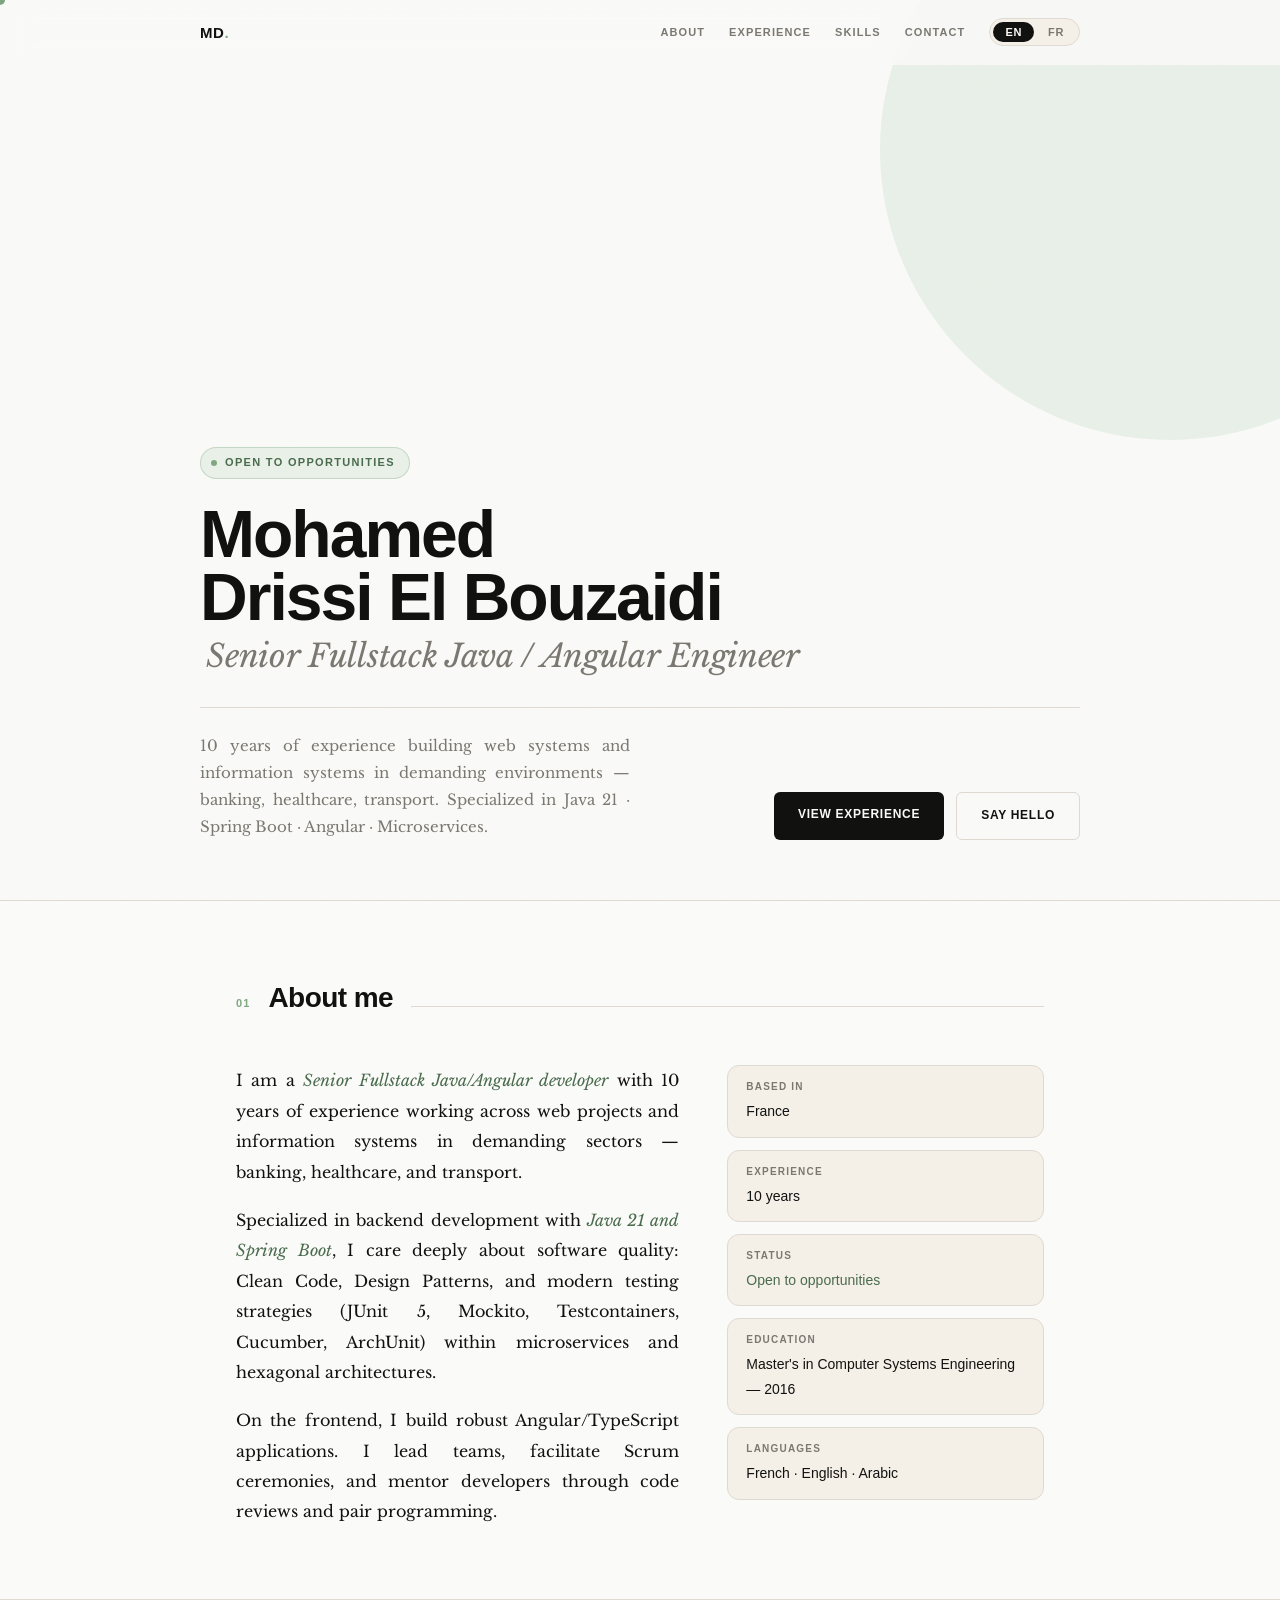
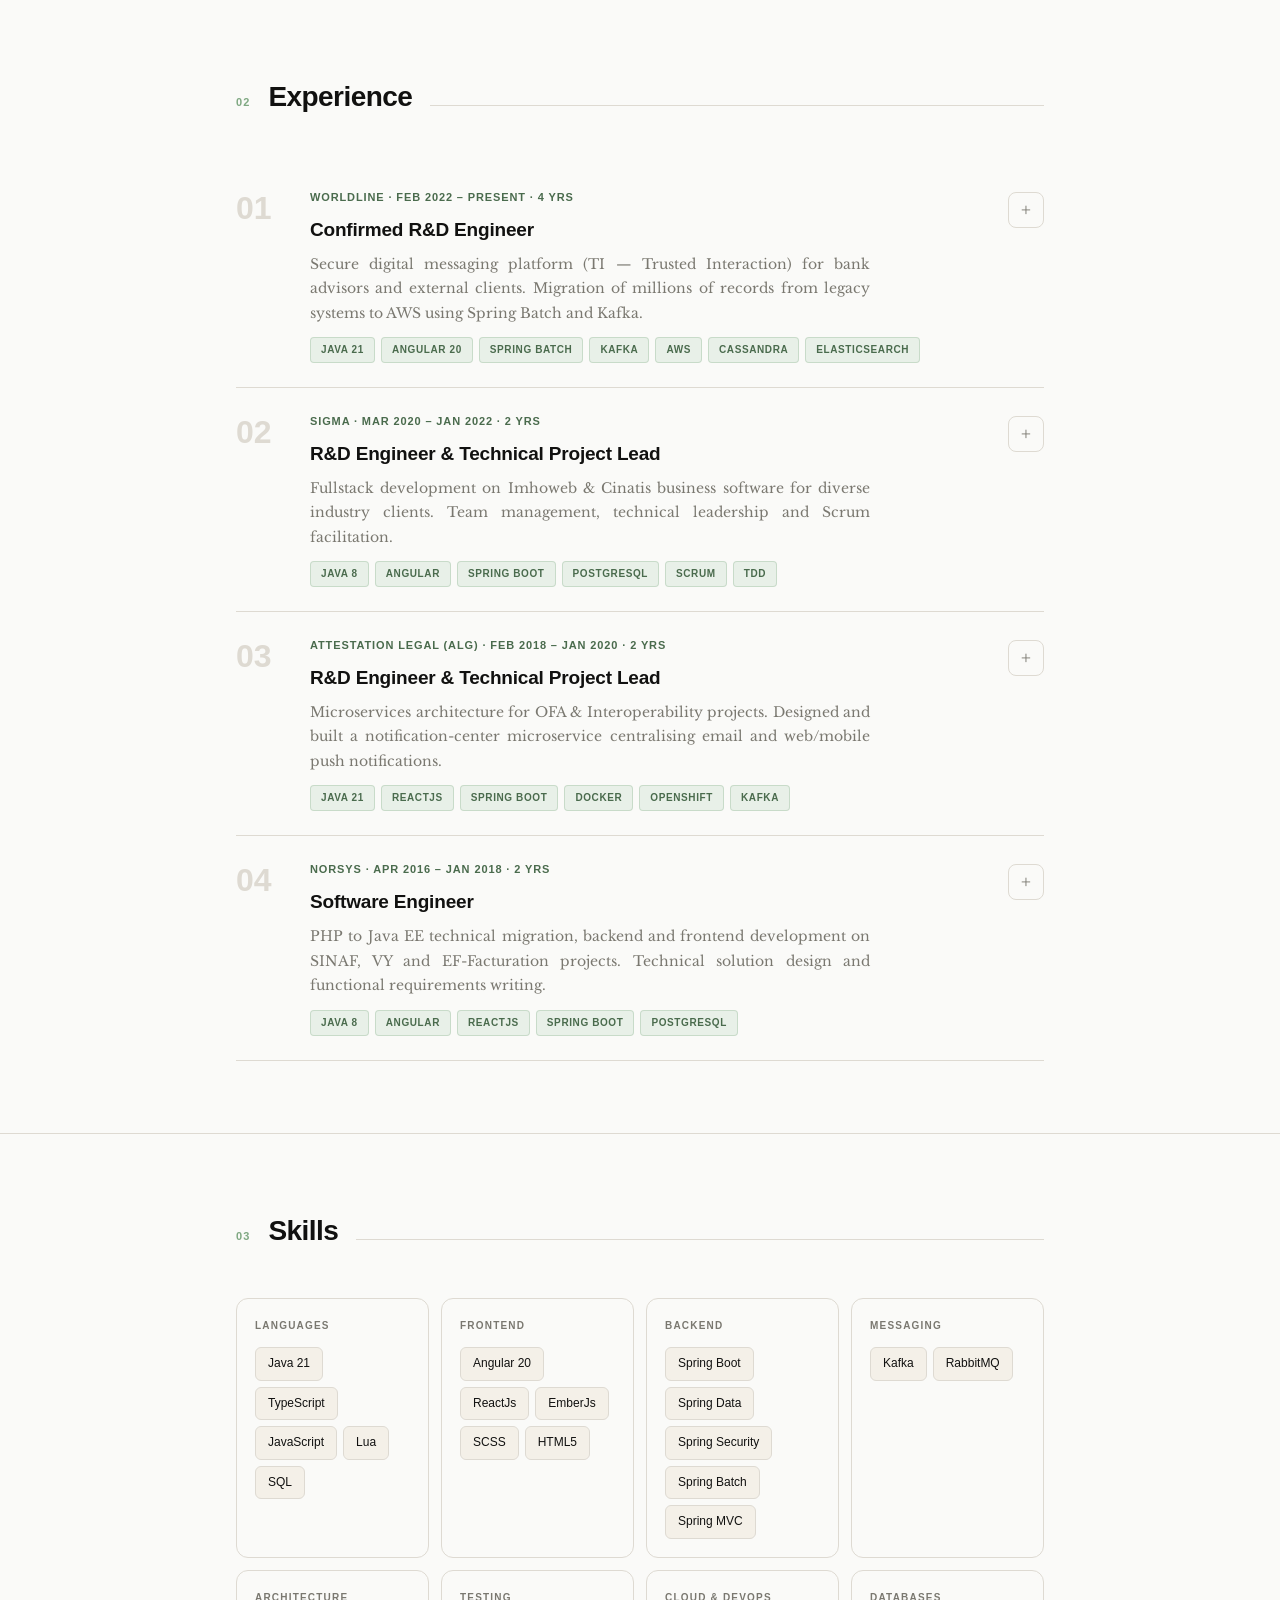
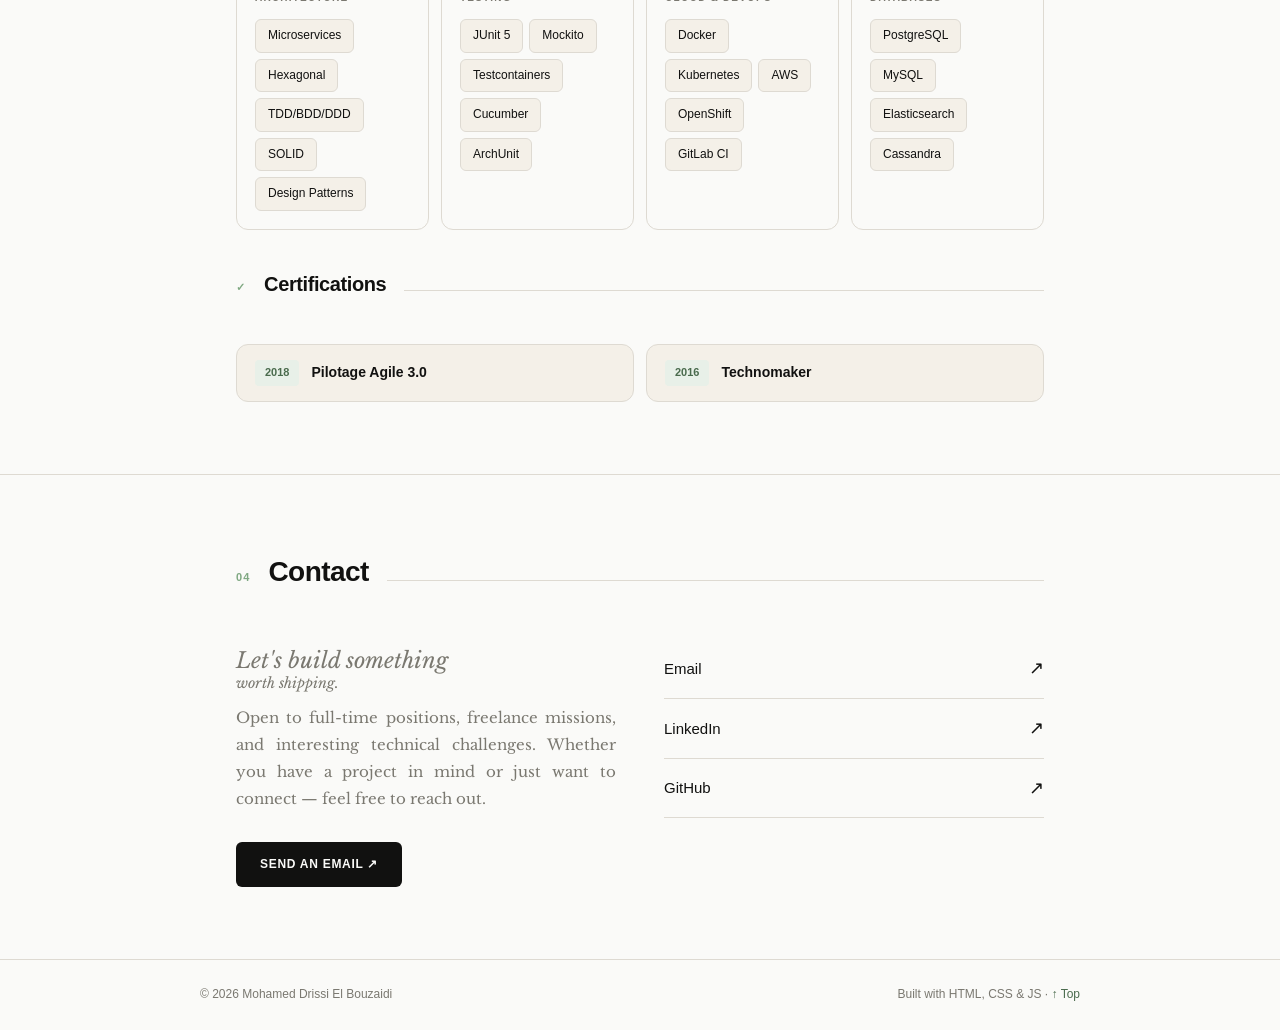
==== commit 6609987c: "feat(): Separate style and scripts" ====
--- a/index.html
+++ b/index.html
@@ -3,166 +3,39 @@
 <head>
   <meta charset="UTF-8" />
   <meta name="viewport" content="width=device-width, initial-scale=1.0" />
+  <meta name="description" content="Mohamed Drissi El Bouzaidi — Senior Fullstack Java/Angular Developer with 10 years of experience in banking, healthcare and transport sectors." />
   <title>Mohamed Drissi El Bouzaidi — Senior Fullstack Developer</title>
   <link rel="preconnect" href="https://fonts.googleapis.com" />
   <link href="https://fonts.googleapis.com/css2?family=Libre+Baskerville:ital,wght@0,400;0,700;1,400&family=Syne:wght@400;500;600;700;800&display=swap" rel="stylesheet" />
-  <style>
-    *, *::before, *::after { box-sizing: border-box; margin: 0; padding: 0; }
-    :root {
-      --white: #FAFAF8; --ink: #111110; --sage: #7FA882; --sage-lt: #E8F0E8;
-      --sage-dk: #4A6B4D; --warm: #F4F0E8; --border: #DEDAD2; --muted: #7A7870;
-      --serif: 'Libre Baskerville', Georgia, serif; --display: 'Syne', sans-serif;
-      --radius: 12px; --max: 860px;
-    }
-    html { scroll-behavior: smooth; }
-    body { background: var(--white); color: var(--ink); font-family: var(--serif); font-size: 16px; line-height: 1.75; -webkit-font-smoothing: antialiased; cursor: none; }
-
-    .cursor { position: fixed; width: 10px; height: 10px; background: var(--sage); border-radius: 50%; pointer-events: none; z-index: 9999; transform: translate(-50%,-50%); transition: width .2s, height .2s, opacity .2s; mix-blend-mode: multiply; }
-    .cursor.hovered { width: 32px; height: 32px; opacity: .35; }
-
-    /* NAV */
-    nav { position: fixed; top: 0; left: 0; right: 0; z-index: 500; padding: 0 3rem; }
-    .nav-inner { max-width: var(--max); margin: 0 auto; display: flex; align-items: center; justify-content: space-between; height: 64px; }
-    .nav-logo { font-family: var(--display); font-weight: 700; font-size: 14px; letter-spacing: .05em; text-decoration: none; color: var(--ink); }
-    .nav-logo em { color: var(--sage); font-style: normal; }
-    .nav-links { display: flex; gap: 2rem; list-style: none; align-items: center; }
-    .nav-links a { font-family: var(--display); font-size: 12px; font-weight: 500; letter-spacing: .08em; text-transform: uppercase; color: var(--muted); text-decoration: none; transition: color .15s; }
-    .nav-links a:hover { color: var(--ink); }
-
-    /* LANG TOGGLE */
-    .lang-toggle { display: flex; background: var(--warm); border: 1px solid var(--border); border-radius: 100px; padding: 3px; gap: 2px; }
-    .lang-btn { font-family: var(--display); font-size: 11px; font-weight: 700; letter-spacing: .06em; padding: 4px 12px; border-radius: 100px; border: none; background: transparent; cursor: none; color: var(--muted); transition: all .18s; }
-    .lang-btn.active { background: var(--ink); color: var(--white); }
-
-    /* HERO */
-    #hero { min-height: 100vh; display: flex; flex-direction: column; justify-content: flex-end; padding: 0 3rem 5rem; position: relative; overflow: hidden; }
-    .hero-bg-circle { position: absolute; top: -120px; right: -160px; width: 560px; height: 560px; background: var(--sage-lt); border-radius: 50%; z-index: 0; }
-    .hero-content { max-width: var(--max); width: 100%; margin: 0 auto; position: relative; z-index: 1; }
-    .hero-tag { display: inline-flex; align-items: center; gap: 8px; font-family: var(--display); font-size: 11px; font-weight: 600; letter-spacing: .12em; text-transform: uppercase; color: var(--sage-dk); background: var(--sage-lt); padding: 5px 14px; border-radius: 100px; margin-bottom: 2rem; }
-    .hero-tag::before { content: ''; width: 6px; height: 6px; background: var(--sage); border-radius: 50%; animation: pulse 2s infinite; }
-    @keyframes pulse { 0%,100%{opacity:1;transform:scale(1)} 50%{opacity:.5;transform:scale(.7)} }
-    .hero-name { font-family: var(--display); font-weight: 800; font-size: clamp(2.8rem,8vw,5.8rem); line-height: .95; letter-spacing: -.03em; margin-bottom: 2rem; }
-    .hero-name .line2 { display: block; color: var(--muted); font-weight: 400; font-style: italic; font-family: var(--serif); font-size: .5em; letter-spacing: -.01em; padding-left: .15em; margin-top: .35em; }
-    .hero-foot { display: flex; justify-content: space-between; align-items: flex-end; margin-top: 3rem; padding-top: 2rem; border-top: 1px solid var(--border); flex-wrap: wrap; gap: 1.5rem; }
-    .hero-desc { max-width: 420px; font-size: 15px; color: var(--muted); line-height: 1.7; }
-    .hero-cta { display: flex; gap: 1rem; }
-    .btn { font-family: var(--display); font-size: 12px; font-weight: 600; letter-spacing: .06em; text-transform: uppercase; padding: 12px 24px; border-radius: 6px; text-decoration: none; transition: all .18s; display: inline-block; border: none; cursor: none; }
-    .btn-solid { background: var(--ink); color: var(--white); }
-    .btn-solid:hover { background: var(--sage-dk); }
-    .btn-ghost { background: transparent; color: var(--ink); border: 1.5px solid var(--border); }
-    .btn-ghost:hover { border-color: var(--sage); color: var(--sage-dk); }
-
-    /* SECTIONS */
-    .section-wrap { max-width: var(--max); margin: 0 auto; padding: 6rem 3rem; }
-    section + section { border-top: 1px solid var(--border); }
-    .section-head { display: flex; align-items: baseline; gap: 1.5rem; margin-bottom: 3.5rem; }
-    .section-num { font-family: var(--display); font-size: 11px; font-weight: 700; color: var(--sage); letter-spacing: .1em; }
-    .section-title { font-family: var(--display); font-size: 28px; font-weight: 800; letter-spacing: -.02em; }
-    .section-rule { flex: 1; height: 1px; background: var(--border); }
-
-    /* ABOUT */
-    .about-layout { display: grid; grid-template-columns: 1.4fr 1fr; gap: 4rem; align-items: start; }
-    @media(max-width:640px){.about-layout{grid-template-columns:1fr;gap:2.5rem}}
-    .about-bio p { font-size: 16px; line-height: 1.85; }
-    .about-bio p+p { margin-top: 1.25rem; }
-    .about-bio em { color: var(--sage-dk); font-style: italic; }
-    .about-sidebar { display: flex; flex-direction: column; gap: 1rem; }
-    .sidebar-card { background: var(--warm); border-radius: var(--radius); padding: 1rem 1.25rem; border: 1px solid var(--border); }
-    .sidebar-label { font-family: var(--display); font-size: 10px; font-weight: 700; letter-spacing: .12em; text-transform: uppercase; color: var(--muted); margin-bottom: 4px; }
-    .sidebar-val { font-family: var(--display); font-size: 14px; font-weight: 500; }
-
-    /* PROJECTS */
-    .project-item { display: grid; grid-template-columns: 56px 1fr auto; gap: 1.5rem; align-items: start; padding: 2rem 0; border-bottom: 1px solid var(--border); text-decoration: none; color: inherit; cursor: none; }
-    .project-item:first-child { border-top: 1px solid var(--border); }
-    .project-item:hover .project-num-big { color: var(--sage); }
-    .project-item:hover .arrow-box { background: var(--sage); border-color: var(--sage); color: var(--white); }
-    .project-num-big { font-family: var(--display); font-size: 32px; font-weight: 800; color: var(--border); line-height: 1; transition: color .2s; padding-top: 4px; }
-    .project-title { font-family: var(--display); font-size: 20px; font-weight: 700; margin-bottom: .4rem; letter-spacing: -.01em; }
-    .project-company { font-family: var(--display); font-size: 12px; font-weight: 600; color: var(--sage-dk); letter-spacing: .08em; text-transform: uppercase; margin-bottom: .5rem; }
-    .project-desc { font-size: 14px; color: var(--muted); margin-bottom: .85rem; line-height: 1.6; }
-    .tags { display: flex; flex-wrap: wrap; gap: 6px; }
-    .tag { font-family: var(--display); font-size: 10px; font-weight: 600; letter-spacing: .06em; text-transform: uppercase; background: var(--sage-lt); color: var(--sage-dk); padding: 3px 10px; border-radius: 4px; }
-    .arrow-box { width: 36px; height: 36px; border: 1.5px solid var(--border); border-radius: 8px; display: flex; align-items: center; justify-content: center; font-size: 16px; transition: all .18s; flex-shrink: 0; margin-top: 4px; }
-
-    /* MODAL */
-    .modal-overlay { position: fixed; inset: 0; background: rgba(17,17,16,.6); backdrop-filter: blur(6px); z-index: 800; display: flex; align-items: center; justify-content: center; padding: 2rem; opacity: 0; pointer-events: none; transition: opacity .25s; }
-    .modal-overlay.open { opacity: 1; pointer-events: all; }
-    .modal { background: var(--white); border-radius: 16px; max-width: 680px; width: 100%; max-height: 85vh; overflow-y: auto; padding: 2.5rem; position: relative; transform: translateY(20px); transition: transform .25s; }
-    .modal-overlay.open .modal { transform: none; }
-    .modal-close { position: absolute; top: 1.25rem; right: 1.25rem; width: 32px; height: 32px; border: 1.5px solid var(--border); border-radius: 8px; background: none; font-size: 18px; cursor: none; display: flex; align-items: center; justify-content: center; color: var(--muted); transition: all .15s; }
-    .modal-close:hover { background: var(--warm); color: var(--ink); }
-    .modal-company { font-family: var(--display); font-size: 11px; font-weight: 700; color: var(--sage-dk); letter-spacing: .1em; text-transform: uppercase; margin-bottom: .5rem; }
-    .modal-title { font-family: var(--display); font-size: 26px; font-weight: 800; letter-spacing: -.02em; margin-bottom: .4rem; }
-    .modal-duration { font-family: var(--display); font-size: 12px; color: var(--muted); margin-bottom: 1.5rem; }
-    .modal-section-title { font-family: var(--display); font-size: 11px; font-weight: 700; letter-spacing: .1em; text-transform: uppercase; color: var(--muted); margin: 1.5rem 0 .75rem; padding-bottom: .5rem; border-bottom: 1px solid var(--border); }
-    .modal-text { font-size: 14px; color: var(--muted); line-height: 1.75; }
-    .modal-list { list-style: none; display: flex; flex-direction: column; gap: .5rem; }
-    .modal-list li { font-size: 14px; color: var(--ink); line-height: 1.6; padding-left: 1.25rem; position: relative; }
-    .modal-list li::before { content: '→'; position: absolute; left: 0; color: var(--sage); font-size: 12px; top: 3px; }
-    .modal-tags { display: flex; flex-wrap: wrap; gap: 6px; margin-top: .75rem; }
-
-    /* SKILLS */
-    .skills-grid { display: grid; grid-template-columns: repeat(auto-fit, minmax(180px, 1fr)); gap: 12px; }
-    .skill-group { border: 1.5px solid var(--border); border-radius: var(--radius); padding: 1.5rem; position: relative; overflow: hidden; transition: border-color .2s; }
-    .skill-group:hover { border-color: var(--sage); }
-    .skill-group::before { content: ''; position: absolute; top: 0; left: 0; width: 3px; height: 100%; background: var(--sage); opacity: 0; transition: opacity .2s; }
-    .skill-group:hover::before { opacity: 1; }
-    .skill-group-name { font-family: var(--display); font-size: 11px; font-weight: 700; letter-spacing: .1em; text-transform: uppercase; color: var(--muted); margin-bottom: 1rem; }
-    .skill-items { display: flex; flex-wrap: wrap; gap: 6px; }
-    .skill-pill { font-family: var(--display); font-size: 12px; font-weight: 500; color: var(--ink); background: var(--warm); padding: 5px 12px; border-radius: 6px; border: 1px solid var(--border); }
-
-    /* CONTACT */
-    .contact-layout { display: grid; grid-template-columns: 1fr 1fr; gap: 4rem; align-items: center; }
-    @media(max-width:600px){.contact-layout{grid-template-columns:1fr}}
-    .contact-headline { font-family: var(--display); font-size: clamp(2rem,5vw,3rem); font-weight: 800; letter-spacing: -.03em; line-height: 1.1; margin-bottom: 1rem; }
-    .contact-headline span { display: block; font-family: var(--serif); font-style: italic; font-weight: 400; font-size: .65em; color: var(--muted); letter-spacing: 0; }
-    .contact-sub { color: var(--muted); font-size: 15px; margin-bottom: 2rem; }
-    .contact-links { display: flex; flex-direction: column; }
-    .contact-link { display: flex; align-items: center; justify-content: space-between; padding: 1.1rem 0; border-bottom: 1px solid var(--border); text-decoration: none; color: var(--ink); font-family: var(--display); font-size: 15px; font-weight: 500; transition: color .15s; }
-    .contact-link:hover { color: var(--sage-dk); }
-    .contact-link .link-arrow { font-size: 18px; transition: transform .15s; }
-    .contact-link:hover .link-arrow { transform: translate(3px,-3px); }
-
-    /* FOOTER */
-    footer { border-top: 1px solid var(--border); padding: 2rem 3rem; }
-    .footer-inner { max-width: var(--max); margin: 0 auto; display: flex; justify-content: space-between; align-items: center; }
-    footer p { font-family: var(--display); font-size: 12px; color: var(--muted); }
-    footer a { color: var(--sage-dk); text-decoration: none; }
-
-    /* REVEAL */
-    .reveal { opacity: 0; transform: translateY(20px); transition: opacity .6s ease, transform .6s ease; }
-    .reveal.in { opacity: 1; transform: none; }
-
-    /* hidden by lang */
-    [data-lang] { display: none; }
-    .lang-en [data-lang="en"], .lang-fr [data-lang="fr"] { display: block; }
-    span[data-lang] { display: none; }
-    .lang-en span[data-lang="en"], .lang-fr span[data-lang="fr"] { display: inline; }
-  </style>
+  <link rel="stylesheet" href="style.css" />
 </head>
 <body class="lang-en">
 
+<!-- Custom cursor -->
 <div class="cursor" id="cursor"></div>
 
-<!-- MODAL -->
-<div class="modal-overlay" id="modal-overlay">
+<!-- Back to top -->
+<a href="#hero" class="back-to-top" id="back-to-top" aria-label="Back to top">↑</a>
+
+<!-- ─── MODAL ─── -->
+<div class="modal-overlay" id="modal-overlay" role="dialog" aria-modal="true" aria-label="Project detail">
   <div class="modal" id="modal-box">
-    <button class="modal-close" id="modal-close">✕</button>
+    <button class="modal-close" id="modal-close" aria-label="Close">✕</button>
     <div id="modal-content"></div>
   </div>
 </div>
 
-<!-- NAV -->
+<!-- ─── NAV ─── -->
 <nav>
   <div class="nav-inner">
     <a class="nav-logo" href="#hero">MD<em>.</em></a>
     <ul class="nav-links">
-      <li><a href="#about"><span data-lang="en">About</span><span data-lang="fr">À propos</span></a></li>
-      <li><a href="#projects"><span data-lang="en">Projects</span><span data-lang="fr">Projets</span></a></li>
-      <li><a href="#skills"><span data-lang="en">Skills</span><span data-lang="fr">Compétences</span></a></li>
-      <li><a href="#contact">Contact</a></li>
+      <li class="hide-sm"><a href="#about"><span data-lang="en">About</span><span data-lang="fr">À propos</span></a></li>
+      <li class="hide-sm"><a href="#projects"><span data-lang="en">Experience</span><span data-lang="fr">Expériences</span></a></li>
+      <li class="hide-sm"><a href="#skills"><span data-lang="en">Skills</span><span data-lang="fr">Compétences</span></a></li>
+      <li class="hide-sm"><a href="#contact">Contact</a></li>
       <li>
-        <div class="lang-toggle">
+        <div class="lang-toggle" role="group" aria-label="Language">
           <button class="lang-btn active" data-target="en">EN</button>
           <button class="lang-btn" data-target="fr">FR</button>
         </div>
@@ -171,47 +44,64 @@
   </div>
 </nav>
 
-<!-- HERO -->
+<!-- ─── HERO ─── -->
 <section id="hero">
-  <div class="hero-bg-circle"></div>
+  <div class="hero-bg-circle" aria-hidden="true"></div>
+  <div class="hero-bg-grain" aria-hidden="true"></div>
   <div class="hero-content">
-    <div class="hero-tag"><span data-lang="en">Open to opportunities</span><span data-lang="fr">Disponible</span></div>
+    <div class="hero-tag">
+      <span class="hero-tag-dot" aria-hidden="true"></span>
+      <span data-lang="en">Open to opportunities</span>
+      <span data-lang="fr">Disponible</span>
+    </div>
     <h1 class="hero-name">
       Mohamed<br>Drissi El Bouzaidi
-      <span class="line2"><span data-lang="en">Senior Fullstack Java / Angular Engineer</span><span data-lang="fr">Développeur Fullstack Java / Angular Senior</span></span>
+      <span class="line2">
+        <span data-lang="en">Senior Fullstack Java / Angular Engineer</span>
+        <span data-lang="fr">Développeur Fullstack Java / Angular Senior</span>
+      </span>
     </h1>
     <div class="hero-foot">
       <p class="hero-desc">
-        <span data-lang="en">10 years of experience building web systems and information systems in demanding environments — banking, healthcare, transport. Java 21 · Spring Boot · Angular · Microservices.</span>
-        <span data-lang="fr">10 ans d'expérience sur des projets web et SI dans des environnements exigeants — banque, santé, transport. Java 21 · Spring Boot · Angular · Microservices.</span>
+        <span data-lang="en">10 years of experience building web systems and information systems in demanding environments — banking, healthcare, transport. Specialized in Java 21 · Spring Boot · Angular · Microservices.</span>
+        <span data-lang="fr">10 ans d'expérience sur des projets web et systèmes d'information dans des environnements exigeants — banque, santé, transport. Spécialisé en Java 21 · Spring Boot · Angular · Microservices.</span>
       </p>
       <div class="hero-cta">
-        <a href="#projects" class="btn btn-solid"><span data-lang="en">View work</span><span data-lang="fr">Mes projets</span></a>
-        <a href="#contact" class="btn btn-ghost"><span data-lang="en">Say hello</span><span data-lang="fr">Me contacter</span></a>
+        <a href="#projects" class="btn btn-solid">
+          <span data-lang="en">View experience</span>
+          <span data-lang="fr">Mes expériences</span>
+        </a>
+        <a href="#contact" class="btn btn-ghost">
+          <span data-lang="en">Say hello</span>
+          <span data-lang="fr">Me contacter</span>
+        </a>
       </div>
     </div>
   </div>
 </section>
 
-<!-- ABOUT -->
+<!-- ─── ABOUT ─── -->
 <section id="about">
   <div class="section-wrap">
     <div class="section-head reveal">
       <span class="section-num">01</span>
-      <h2 class="section-title"><span data-lang="en">About me</span><span data-lang="fr">À propos</span></h2>
+      <h2 class="section-title">
+        <span data-lang="en">About me</span>
+        <span data-lang="fr">À propos</span>
+      </h2>
       <div class="section-rule"></div>
     </div>
     <div class="about-layout reveal">
       <div class="about-bio">
         <div data-lang="en">
-          <p>I'm a <em>Senior Fullstack Java/Angular developer</em> with 10 years of experience working across web projects and information systems in demanding sectors: banking, healthcare, and transport.</p>
-          <p>Specialized in backend development with <em>Java 21 and Spring Boot</em>, I care deeply about software quality — Clean Code, Design Patterns, and modern testing strategies (JUnit 5, Mockito, Testcontainers, Cucumber, ArchUnit) within microservices and hexagonal architectures.</p>
-          <p>On the frontend, I build Angular/TypeScript applications and have experience mentoring developers through code reviews and pair programming.</p>
+          <p>I am a <em>Senior Fullstack Java/Angular developer</em> with 10 years of experience working across web projects and information systems in demanding sectors — banking, healthcare, and transport.</p>
+          <p>Specialized in backend development with <em>Java 21 and Spring Boot</em>, I care deeply about software quality: Clean Code, Design Patterns, and modern testing strategies (JUnit 5, Mockito, Testcontainers, Cucumber, ArchUnit) within microservices and hexagonal architectures.</p>
+          <p>On the frontend, I build robust Angular/TypeScript applications. I lead teams, facilitate Scrum ceremonies, and mentor developers through code reviews and pair programming.</p>
         </div>
         <div data-lang="fr">
-          <p>Je suis un <em>développeur Fullstack Java/Angular Senior</em> avec 10 ans d'expérience sur des projets web et systèmes d'information dans des secteurs exigeants : banque, santé, transport.</p>
-          <p>Spécialisé en développement back-end avec <em>Java 21 et Spring Boot</em>, je veille à la qualité logicielle (Clean Code, Design Patterns) avec des stratégies de tests modernes dans des architectures microservices et hexagonales.</p>
-          <p>Côté front-end, je développe des applications Angular/TypeScript et j'accompagne les développeurs via des revues de code et du pair programming.</p>
+          <p>Je suis un <em>développeur Fullstack Java/Angular Senior</em> avec 10 ans d'expérience sur des projets web et systèmes d'information dans des secteurs exigeants — banque, santé, transport.</p>
+          <p>Spécialisé en développement back-end avec <em>Java 21 et Spring Boot</em>, je veille à la qualité logicielle : Clean Code, Design Patterns, stratégies de tests modernes (JUnit 5, Mockito, Testcontainers, Cucumber, ArchUnit) dans des architectures microservices et hexagonales.</p>
+          <p>Côté front-end, je développe des applications Angular/TypeScript robustes, j'anime les cérémonies Scrum et j'accompagne les développeurs via des revues de code et du pair programming.</p>
         </div>
       </div>
       <div class="about-sidebar">
@@ -225,141 +115,239 @@
         </div>
         <div class="sidebar-card">
           <div class="sidebar-label"><span data-lang="en">Status</span><span data-lang="fr">Statut</span></div>
-          <div class="sidebar-val" style="color:var(--sage-dk)"><span data-lang="en">Open to opportunities</span><span data-lang="fr">Disponible</span></div>
+          <div class="sidebar-val" style="color:var(--sage-dk)">
+            <span data-lang="en">Open to opportunities</span>
+            <span data-lang="fr">Disponible</span>
+          </div>
         </div>
         <div class="sidebar-card">
           <div class="sidebar-label"><span data-lang="en">Education</span><span data-lang="fr">Formation</span></div>
-          <div class="sidebar-val"><span data-lang="en">Master's — Computer Systems Engineering, 2016</span><span data-lang="fr">Master — Ingénierie des systèmes informatique, 2016</span></div>
+          <div class="sidebar-val">
+            <span data-lang="en">Master's in Computer Systems Engineering — 2016</span>
+            <span data-lang="fr">Master — Ingénierie des systèmes informatique — 2016</span>
+          </div>
         </div>
         <div class="sidebar-card">
           <div class="sidebar-label"><span data-lang="en">Languages</span><span data-lang="fr">Langues</span></div>
-          <div class="sidebar-val"><span data-lang="en">French · English · Arabic</span><span data-lang="fr">Français · Anglais · Arabe</span></div>
+          <div class="sidebar-val">
+            <span data-lang="en">French · English · Arabic</span>
+            <span data-lang="fr">Français · Anglais · Arabe</span>
+          </div>
         </div>
       </div>
     </div>
   </div>
 </section>
 
-<!-- PROJECTS -->
+<!-- ─── EXPERIENCE / PROJECTS ─── -->
 <section id="projects">
   <div class="section-wrap">
     <div class="section-head reveal">
       <span class="section-num">02</span>
-      <h2 class="section-title"><span data-lang="en">Experience</span><span data-lang="fr">Expériences</span></h2>
+      <h2 class="section-title">
+        <span data-lang="en">Experience</span>
+        <span data-lang="fr">Expériences</span>
+      </h2>
       <div class="section-rule"></div>
     </div>
-    <div>
-
-      <!-- Worldline -->
-      <div class="project-item reveal" data-modal="worldline">
-        <div class="project-num-big">01</div>
-        <div>
-          <div class="project-company">Worldline · <span data-lang="en">Feb 2022 – Present · 4 yrs</span><span data-lang="fr">Fév 2022 – Présent · 4 ans</span></div>
-          <div class="project-title"><span data-lang="en">Confirmed R&D Engineer</span><span data-lang="fr">Ingénieur d'études et développement confirmé</span></div>
-          <p class="project-desc">
-            <span data-lang="en">Secure digital messaging platform (TI — Trusted Interaction) for bank advisors and external clients. Migration of millions of records from legacy to AWS.</span>
-            <span data-lang="fr">Plateforme de messagerie sécurisée (TI — Trusted Interaction) pour conseillers bancaires. Migration de millions de données depuis un environnement legacy vers AWS.</span>
-          </p>
-          <div class="tags"><span class="tag">Java 21</span><span class="tag">Angular 20</span><span class="tag">Spring Batch</span><span class="tag">Kafka</span><span class="tag">AWS</span><span class="tag">Cassandra</span><span class="tag">Elasticsearch</span></div>
-        </div>
-        <div class="arrow-box">+</div>
-      </div>
-
-      <!-- SIGMA -->
-      <div class="project-item reveal" data-modal="sigma">
-        <div class="project-num-big">02</div>
-        <div>
-          <div class="project-company">SIGMA · <span data-lang="en">Mar 2020 – Jan 2022 · 2 yrs</span><span data-lang="fr">Mars 2020 – Jan 2022 · 2 ans</span></div>
-          <div class="project-title"><span data-lang="en">R&D Engineer & Technical Project Lead</span><span data-lang="fr">Ingénieur d'études & Chef de projet technique</span></div>
-          <p class="project-desc">
-            <span data-lang="en">Fullstack development on Imhoweb & Cinatis business software for diverse industry clients. Team management and technical leadership.</span>
-            <span data-lang="fr">Développement fullstack sur les logiciels métier Imhoweb & Cinatis. Gestion d'équipe et lead technique.</span>
-          </p>
-          <div class="tags"><span class="tag">Java 8</span><span class="tag">Angular</span><span class="tag">Spring Boot</span><span class="tag">PostgreSQL</span><span class="tag">Scrum</span></div>
-        </div>
-        <div class="arrow-box">+</div>
-      </div>
-
-      <!-- ALG -->
-      <div class="project-item reveal" data-modal="alg">
-        <div class="project-num-big">03</div>
-        <div>
-          <div class="project-company">Attestation Legal (ALG) · <span data-lang="en">Feb 2018 – Jan 2020 · 2 yrs</span><span data-lang="fr">Fév 2018 – Jan 2020 · 2 ans</span></div>
-          <div class="project-title"><span data-lang="en">R&D Engineer & Technical Project Lead</span><span data-lang="fr">Ingénieur d'études & Chef de projet technique</span></div>
-          <p class="project-desc">
-            <span data-lang="en">Microservices architecture for OFA & Interoperability projects. Designed and built a notification-center microservice for email and web/mobile push notifications.</span>
-            <span data-lang="fr">Architecture microservices sur les projets OFA & Interoperability. Conception du micro-service notification-center pour emails et notifications web/mobile.</span>
-          </p>
-          <div class="tags"><span class="tag">Java 21</span><span class="tag">ReactJs</span><span class="tag">Spring Boot</span><span class="tag">Docker</span><span class="tag">OpenShift</span><span class="tag">Kafka</span></div>
-        </div>
-        <div class="arrow-box">+</div>
-      </div>
-
-      <!-- Norsys -->
-      <div class="project-item reveal" data-modal="norsys">
-        <div class="project-num-big">04</div>
-        <div>
-          <div class="project-company">NORSYS · <span data-lang="en">Apr 2016 – Jan 2018 · 2 yrs</span><span data-lang="fr">Avr 2016 – Jan 2018 · 2 ans</span></div>
-          <div class="project-title"><span data-lang="en">Software Engineer</span><span data-lang="fr">Ingénieur Développement</span></div>
-          <p class="project-desc">
-            <span data-lang="en">PHP to Java EE migration, backend & frontend development on SINAF, VY and EF-Facturation projects.</span>
-            <span data-lang="fr">Migration PHP vers Java EE, développement backend & frontend sur les projets SINAF, VY et EF-Facturation.</span>
-          </p>
-          <div class="tags"><span class="tag">Java 8</span><span class="tag">Angular</span><span class="tag">ReactJs</span><span class="tag">Spring Boot</span><span class="tag">PostgreSQL</span></div>
-        </div>
-        <div class="arrow-box">+</div>
-      </div>
-
-    </div>
+
+    <!-- Worldline -->
+    <div class="project-item reveal" data-modal="worldline" role="button" tabindex="0" aria-label="View Worldline details">
+      <div class="project-num-big" aria-hidden="true">01</div>
+      <div>
+        <div class="project-company">
+          Worldline ·
+          <span data-lang="en">Feb 2022 – Present · 4 yrs</span>
+          <span data-lang="fr">Fév 2022 – Présent · 4 ans</span>
+        </div>
+        <div class="project-title">
+          <span data-lang="en">Confirmed R&D Engineer</span>
+          <span data-lang="fr">Ingénieur d'études et développement confirmé</span>
+        </div>
+        <p class="project-desc">
+          <span data-lang="en">Secure digital messaging platform (TI — Trusted Interaction) for bank advisors and external clients. Migration of millions of records from legacy systems to AWS using Spring Batch and Kafka.</span>
+          <span data-lang="fr">Plateforme de messagerie sécurisée (TI — Trusted Interaction) pour conseillers bancaires. Migration de millions de données depuis un environnement legacy vers AWS avec Spring Batch et Kafka.</span>
+        </p>
+        <div class="tags">
+          <span class="tag">Java 21</span><span class="tag">Angular 20</span><span class="tag">Spring Batch</span>
+          <span class="tag">Kafka</span><span class="tag">AWS</span><span class="tag">Cassandra</span><span class="tag">Elasticsearch</span>
+        </div>
+      </div>
+      <div class="arrow-box" aria-hidden="true">+</div>
+    </div>
+
+    <!-- SIGMA -->
+    <div class="project-item reveal" data-modal="sigma" role="button" tabindex="0" aria-label="View SIGMA details">
+      <div class="project-num-big" aria-hidden="true">02</div>
+      <div>
+        <div class="project-company">
+          SIGMA ·
+          <span data-lang="en">Mar 2020 – Jan 2022 · 2 yrs</span>
+          <span data-lang="fr">Mars 2020 – Jan 2022 · 2 ans</span>
+        </div>
+        <div class="project-title">
+          <span data-lang="en">R&D Engineer & Technical Project Lead</span>
+          <span data-lang="fr">Ingénieur d'études & Chef de projet technique</span>
+        </div>
+        <p class="project-desc">
+          <span data-lang="en">Fullstack development on Imhoweb & Cinatis business software for diverse industry clients. Team management, technical leadership and Scrum facilitation.</span>
+          <span data-lang="fr">Développement fullstack sur les logiciels métier Imhoweb & Cinatis. Gestion d'équipe, lead technique et animation des rituels Scrum.</span>
+        </p>
+        <div class="tags">
+          <span class="tag">Java 8</span><span class="tag">Angular</span><span class="tag">Spring Boot</span>
+          <span class="tag">PostgreSQL</span><span class="tag">Scrum</span><span class="tag">TDD</span>
+        </div>
+      </div>
+      <div class="arrow-box" aria-hidden="true">+</div>
+    </div>
+
+    <!-- ALG -->
+    <div class="project-item reveal" data-modal="alg" role="button" tabindex="0" aria-label="View ALG details">
+      <div class="project-num-big" aria-hidden="true">03</div>
+      <div>
+        <div class="project-company">
+          Attestation Legal (ALG) ·
+          <span data-lang="en">Feb 2018 – Jan 2020 · 2 yrs</span>
+          <span data-lang="fr">Fév 2018 – Jan 2020 · 2 ans</span>
+        </div>
+        <div class="project-title">
+          <span data-lang="en">R&D Engineer & Technical Project Lead</span>
+          <span data-lang="fr">Ingénieur d'études & Chef de projet technique</span>
+        </div>
+        <p class="project-desc">
+          <span data-lang="en">Microservices architecture for OFA & Interoperability projects. Designed and built a notification-center microservice centralising email and web/mobile push notifications.</span>
+          <span data-lang="fr">Architecture microservices sur les projets OFA & Interoperability. Conception du micro-service notification-center centralisant les notifications emails et web/mobile.</span>
+        </p>
+        <div class="tags">
+          <span class="tag">Java 21</span><span class="tag">ReactJs</span><span class="tag">Spring Boot</span>
+          <span class="tag">Docker</span><span class="tag">OpenShift</span><span class="tag">Kafka</span>
+        </div>
+      </div>
+      <div class="arrow-box" aria-hidden="true">+</div>
+    </div>
+
+    <!-- NORSYS -->
+    <div class="project-item reveal" data-modal="norsys" role="button" tabindex="0" aria-label="View NORSYS details">
+      <div class="project-num-big" aria-hidden="true">04</div>
+      <div>
+        <div class="project-company">
+          NORSYS ·
+          <span data-lang="en">Apr 2016 – Jan 2018 · 2 yrs</span>
+          <span data-lang="fr">Avr 2016 – Jan 2018 · 2 ans</span>
+        </div>
+        <div class="project-title">
+          <span data-lang="en">Software Engineer</span>
+          <span data-lang="fr">Ingénieur Développement</span>
+        </div>
+        <p class="project-desc">
+          <span data-lang="en">PHP to Java EE technical migration, backend and frontend development on SINAF, VY and EF-Facturation projects. Technical solution design and functional requirements writing.</span>
+          <span data-lang="fr">Migration PHP vers Java EE, développement backend et frontend sur les projets SINAF, VY et EF-Facturation. Conception des solutions techniques et rédaction des besoins fonctionnels.</span>
+        </p>
+        <div class="tags">
+          <span class="tag">Java 8</span><span class="tag">Angular</span><span class="tag">ReactJs</span>
+          <span class="tag">Spring Boot</span><span class="tag">PostgreSQL</span>
+        </div>
+      </div>
+      <div class="arrow-box" aria-hidden="true">+</div>
+    </div>
+
   </div>
 </section>
 
-<!-- SKILLS -->
+<!-- ─── SKILLS ─── -->
 <section id="skills">
   <div class="section-wrap">
     <div class="section-head reveal">
       <span class="section-num">03</span>
-      <h2 class="section-title"><span data-lang="en">Skills</span><span data-lang="fr">Compétences</span></h2>
+      <h2 class="section-title">
+        <span data-lang="en">Skills</span>
+        <span data-lang="fr">Compétences</span>
+      </h2>
       <div class="section-rule"></div>
     </div>
     <div class="skills-grid reveal">
       <div class="skill-group">
         <div class="skill-group-name"><span data-lang="en">Languages</span><span data-lang="fr">Langages</span></div>
-        <div class="skill-items"><span class="skill-pill">Java 21</span><span class="skill-pill">TypeScript</span><span class="skill-pill">JavaScript</span><span class="skill-pill">Lua</span><span class="skill-pill">SQL</span></div>
+        <div class="skill-items">
+          <span class="skill-pill">Java 21</span><span class="skill-pill">TypeScript</span>
+          <span class="skill-pill">JavaScript</span><span class="skill-pill">Lua</span><span class="skill-pill">SQL</span>
+        </div>
       </div>
       <div class="skill-group">
         <div class="skill-group-name">Frontend</div>
-        <div class="skill-items"><span class="skill-pill">Angular 20</span><span class="skill-pill">ReactJs</span><span class="skill-pill">EmberJs</span><span class="skill-pill">SCSS</span><span class="skill-pill">HTML5</span></div>
+        <div class="skill-items">
+          <span class="skill-pill">Angular 20</span><span class="skill-pill">ReactJs</span>
+          <span class="skill-pill">EmberJs</span><span class="skill-pill">SCSS</span><span class="skill-pill">HTML5</span>
+        </div>
       </div>
       <div class="skill-group">
         <div class="skill-group-name">Backend</div>
-        <div class="skill-items"><span class="skill-pill">Spring Boot</span><span class="skill-pill">Spring Data</span><span class="skill-pill">Spring Security</span><span class="skill-pill">Spring Batch</span><span class="skill-pill">Spring MVC</span></div>
+        <div class="skill-items">
+          <span class="skill-pill">Spring Boot</span><span class="skill-pill">Spring Data</span>
+          <span class="skill-pill">Spring Security</span><span class="skill-pill">Spring Batch</span>
+          <span class="skill-pill">Spring MVC</span>
+        </div>
       </div>
       <div class="skill-group">
         <div class="skill-group-name"><span data-lang="en">Messaging</span><span data-lang="fr">Asynchrone</span></div>
-        <div class="skill-items"><span class="skill-pill">Kafka</span><span class="skill-pill">RabbitMQ</span></div>
-      </div>
-      <div class="skill-group">
-        <div class="skill-group-name"><span data-lang="en">Architecture</span><span data-lang="fr">Architecture</span></div>
-        <div class="skill-items"><span class="skill-pill">Microservices</span><span class="skill-pill">Hexagonal</span><span class="skill-pill">TDD/BDD/DDD</span><span class="skill-pill">SOLID</span></div>
+        <div class="skill-items">
+          <span class="skill-pill">Kafka</span><span class="skill-pill">RabbitMQ</span>
+        </div>
+      </div>
+      <div class="skill-group">
+        <div class="skill-group-name">Architecture</div>
+        <div class="skill-items">
+          <span class="skill-pill">Microservices</span><span class="skill-pill">Hexagonal</span>
+          <span class="skill-pill">TDD/BDD/DDD</span><span class="skill-pill">SOLID</span>
+          <span class="skill-pill">Design Patterns</span>
+        </div>
       </div>
       <div class="skill-group">
         <div class="skill-group-name"><span data-lang="en">Testing</span><span data-lang="fr">Tests</span></div>
-        <div class="skill-items"><span class="skill-pill">JUnit 5</span><span class="skill-pill">Mockito</span><span class="skill-pill">Testcontainers</span><span class="skill-pill">Cucumber</span><span class="skill-pill">ArchUnit</span></div>
+        <div class="skill-items">
+          <span class="skill-pill">JUnit 5</span><span class="skill-pill">Mockito</span>
+          <span class="skill-pill">Testcontainers</span><span class="skill-pill">Cucumber</span><span class="skill-pill">ArchUnit</span>
+        </div>
       </div>
       <div class="skill-group">
         <div class="skill-group-name">Cloud & DevOps</div>
-        <div class="skill-items"><span class="skill-pill">Docker</span><span class="skill-pill">Kubernetes</span><span class="skill-pill">AWS</span><span class="skill-pill">OpenShift</span><span class="skill-pill">GitLab CI</span></div>
+        <div class="skill-items">
+          <span class="skill-pill">Docker</span><span class="skill-pill">Kubernetes</span>
+          <span class="skill-pill">AWS</span><span class="skill-pill">OpenShift</span><span class="skill-pill">GitLab CI</span>
+        </div>
       </div>
       <div class="skill-group">
         <div class="skill-group-name"><span data-lang="en">Databases</span><span data-lang="fr">Bases de données</span></div>
-        <div class="skill-items"><span class="skill-pill">PostgreSQL</span><span class="skill-pill">MySQL</span><span class="skill-pill">Elasticsearch</span><span class="skill-pill">Cassandra</span></div>
+        <div class="skill-items">
+          <span class="skill-pill">PostgreSQL</span><span class="skill-pill">MySQL</span>
+          <span class="skill-pill">Elasticsearch</span><span class="skill-pill">Cassandra</span>
+        </div>
+      </div>
+    </div>
+
+    <!-- Certifications -->
+    <div class="section-head reveal" style="margin-top:3rem">
+      <span class="section-num">✓</span>
+      <h3 class="section-title" style="font-size:20px">
+        <span data-lang="en">Certifications</span>
+        <span data-lang="fr">Certifications</span>
+      </h3>
+      <div class="section-rule"></div>
+    </div>
+    <div class="cert-grid reveal">
+      <div class="cert-card">
+        <span class="cert-year">2018</span>
+        <span class="cert-name">Pilotage Agile 3.0</span>
+      </div>
+      <div class="cert-card">
+        <span class="cert-year">2016</span>
+        <span class="cert-name">Technomaker</span>
       </div>
     </div>
   </div>
 </section>
 
-<!-- CONTACT -->
+<!-- ─── CONTACT ─── -->
 <section id="contact">
   <div class="section-wrap">
     <div class="section-head reveal">
@@ -374,261 +362,41 @@
           <span data-lang="fr">Construisons quelque chose <span>qui compte.</span></span>
         </h3>
         <p class="contact-sub">
-          <span data-lang="en">Open to full-time roles, freelance missions, and interesting projects. Don't be shy.</span>
-          <span data-lang="fr">Disponible pour des postes en CDI, des missions freelance ou des projets intéressants.</span>
+          <span data-lang="en">Open to full-time positions, freelance missions, and interesting technical challenges. Whether you have a project in mind or just want to connect — feel free to reach out.</span>
+          <span data-lang="fr">Disponible pour des postes en CDI, missions freelance et défis techniques intéressants. Que vous ayez un projet en tête ou souhaitiez simplement échanger, n'hésitez pas à me contacter.</span>
         </p>
-        <a href="mailto:contact@example.com" class="btn btn-solid"><span data-lang="en">Send an email ↗</span><span data-lang="fr">Envoyer un email ↗</span></a>
+        <a href="mailto:mbouzaidi.pro@gmail.com" class="btn btn-solid">
+          <span data-lang="en">Send an email ↗</span>
+          <span data-lang="fr">Envoyer un email ↗</span>
+        </a>
       </div>
       <div class="contact-links">
-        <a class="contact-link" href="mailto:contact@example.com"><span>Email</span><span class="link-arrow">↗</span></a>
-        <a class="contact-link" href="https://linkedin.com/in/mohameddrissielbouzaidi" target="_blank" rel="noopener"><span>LinkedIn</span><span class="link-arrow">↗</span></a>
-        <a class="contact-link" href="https://github.com/" target="_blank" rel="noopener"><span>GitHub</span><span class="link-arrow">↗</span></a>
-        <a class="contact-link" href="#"><span>Résumé / CV</span><span class="link-arrow">↗</span></a>
+        <a class="contact-link" href="mailto:mbouzaidi.pro@gmail.com">
+          <span>Email</span><span class="link-arrow">↗</span>
+        </a>
+        <a class="contact-link" href="https://www.linkedin.com/in/mohamed-drissi-el-bouzaidi-27b735a4/" target="_blank" rel="noopener">
+          <span>LinkedIn</span><span class="link-arrow">↗</span>
+        </a>
+        <a class="contact-link" href="https://github.com/MohamedElBouzaidi" target="_blank" rel="noopener">
+          <span>GitHub</span><span class="link-arrow">↗</span>
+        </a>
       </div>
     </div>
   </div>
 </section>
 
+<!-- ─── FOOTER ─── -->
 <footer>
   <div class="footer-inner">
     <p>© <span id="yr"></span> Mohamed Drissi El Bouzaidi</p>
-    <p><a href="#hero">↑ <span data-lang="en">Back to top</span><span data-lang="fr">Haut de page</span></a></p>
+    <p>
+      <span data-lang="en">Built with HTML, CSS & JS</span>
+      <span data-lang="fr">Développé en HTML, CSS & JS</span>
+      · <a href="#hero"><span data-lang="en">↑ Top</span><span data-lang="fr">↑ Haut</span></a>
+    </p>
   </div>
 </footer>
 
-<!-- MODAL DATA -->
-<script>
-const MODALS = {
-  worldline: {
-    en: {
-      company: 'Worldline',
-      title: 'Confirmed R&D Engineer',
-      duration: 'February 2022 – Present · 4 years 2 months',
-      context: 'Integrated within a client team of 4 developers, 1 Tech Lead and 1 Project Manager, within a 40+ person department. Project: TI (Trusted Interaction) — a digitalized secure messaging solution for bank advisors and their external clients.',
-      missions: [
-        'Legacy to AWS data migration: technical migration across Cassandra, Elasticsearch and S3 to AWS targets',
-        'Product and technical version upgrades; refactoring and modernisation of existing components',
-        'Production monitoring, incident analysis and resolution',
-        'New backend and frontend feature development per business and technical specifications',
-        'Code reviews and best practices to reinforce maintainability and readability',
-        'Writing and maintaining unit and integration tests (JUnit 5, Mockito, TestContainers)',
-      ],
-      achievements: [
-        'Designed and built a backend data migration module processing several million customer records from legacy to AWS using Spring Batch for high-volume orchestration; data from Cassandra, Elasticsearch and S3 extracted, transformed and loaded to AWS targets, with Kafka for parallel async processing and cross-system data consistency.',
-        'Implemented production quality-control mechanisms: resume checkpoints, data reconciliation, processing monitoring and reject management with retry strategy.',
-        'End-to-end development of a piloting & statistics module covering data modelling, aggregation API design and visualisation interfaces for real-time admin dashboards.',
-        'Contributed to the frontend technical migration from EmberJs to Angular 20.',
-      ],
-      stack: ['Java 21','Angular 20','EmberJs','Spring Boot','Spring Data','Spring Security','Spring MVC','Spring Batch','Lombok','Liquibase','MySQL','Elasticsearch','Cassandra','S3','GitLab CI','Docker','OpenShift','AWS','Kafka'],
-    },
-    fr: {
-      company: 'Worldline',
-      title: 'Ingénieur d\'études et développement confirmé',
-      duration: 'Février 2022 – Présent · 4 ans et 2 mois',
-      context: 'Intégré dans une équipe client de 4 développeurs, 1 Tech Lead et 1 Chef de Projet, au sein d\'un département de 40+ collaborateurs. Projet : TI (Trusted Interaction) — solution digitalisée de messagerie sécurisée pour conseillers bancaires et leurs clients externes.',
-      missions: [
-        'Migration technique des données depuis un environnement legacy vers AWS (Cassandra, Elasticsearch, S3)',
-        'Montée de version produit et technique ; refactoring et modernisation de composants existants',
-        'Surveillance de la production et analyse/résolution d\'incidents',
-        'Conception et développement de nouvelles fonctionnalités back-end et front-end',
-        'Revues de code et mise en place de bonnes pratiques pour la maintenabilité',
-        'Rédaction et maintenance de tests unitaires et d\'intégration (JUnit 5, Mockito, TestContainers)',
-      ],
-      achievements: [
-        'Conception et développement backend d\'un module de migration traitant plusieurs millions de données clients vers AWS en exploitant Spring Batch pour l\'orchestration ; données sur Cassandra, Elasticsearch et S3 extraites, transformées et chargées, avec Kafka pour le traitement asynchrone et la cohérence inter-systèmes.',
-        'Mise en place de mécanismes de contrôle qualité en production : checkpoints de reprise, réconciliation des données, monitoring et gestion des rejets avec stratégie de retry.',
-        'Développement end-to-end d\'un module de pilotage et de statistiques : modélisation des données, APIs d\'agrégation et interfaces de visualisation pour suivi temps réel.',
-        'Contribution à la migration technique du front-end de EmberJs vers Angular 20.',
-      ],
-      stack: ['Java 21','Angular 20','EmberJs','Spring Boot','Spring Data','Spring Security','Spring MVC','Spring Batch','Lombok','Liquibase','MySQL','Elasticsearch','Cassandra','S3','GitLab CI','Docker','OpenShift','AWS','Kafka'],
-    }
-  },
-  sigma: {
-    en: {
-      company: 'SIGMA',
-      title: 'R&D Engineer & Technical Project Lead',
-      duration: 'March 2020 – January 2022 · 1 year 11 months',
-      context: 'Team of 6 developers + 2 Tech Leads + 1 PM + 2 POs. Sigma is a software publisher specialised in business solutions for diverse industry sectors.',
-      missions: [
-        'Fullstack development (Java & Angular 8) on Imhoweb & Cinatis projects',
-        'Team management and technical lead dev',
-        'Project estimation and planning',
-        'Writing functional specifications',
-        'Ensuring deliverable quality and planning / deadline compliance',
-      ],
-      achievements: [
-        'Delivered client requirements on time while maintaining high code quality standards.',
-        'Led and coordinated the team, ensured deliverable quality and maintained smooth communication with the client and administration, fostering a positive work environment.',
-      ],
-      stack: ['Java 8','Angular','Spring Boot','Spring Data','Spring MVC','PostgreSQL','Elasticsearch','Eclipse','IntelliJ','Git','Maven','Jenkins','Microservices','REST API','Scrum','Agile','TDD'],
-    },
-    fr: {
-      company: 'SIGMA',
-      title: 'Ingénieur d\'études et développement & Chef de projet technique',
-      duration: 'Mars 2020 – Janvier 2022 · 1 an et 11 mois',
-      context: 'Équipe de 6 développeurs + 2 Tech leads + 1 CP + 2 PO. Sigma est un éditeur de logiciels spécialisé dans la conception de solutions métier pour des secteurs variés.',
-      missions: [
-        'Développement FullStack (Java & Angular 8) sur les projets Imhoweb & Cinatis',
-        'Gestion d\'équipe et lead dev technique',
-        'Estimation et planification du projet',
-        'Rédaction de cahier des charges',
-        'Assurer la qualité du livrable et le respect du planning',
-      ],
-      achievements: [
-        'Développement des demandes clients dans le respect des délais et de la qualité du code.',
-        'Animation et coordination de l\'équipe, garantie de la qualité des livrables et communication fluide avec le client et l\'administration.',
-      ],
-      stack: ['Java 8','Angular','Spring Boot','Spring Data','Spring MVC','PostgreSQL','Elasticsearch','Eclipse','IntelliJ','Git','Maven','Jenkins','Microservices','REST API','Scrum','Agile','TDD'],
-    }
-  },
-  alg: {
-    en: {
-      company: 'Attestation Legal (ALG)',
-      title: 'R&D Engineer & Technical Project Lead',
-      duration: 'February 2018 – January 2020 · 2 years',
-      context: 'OFA product department with 20+ collaborators: 15 developers, 2 Tech Leads, 2 PMs, 1 Project Director. Projects: OFA, Interoperability.',
-      missions: [
-        'Conception and development of microservices in Java EE',
-        'Frontend development with ReactJs',
-        'Team oversight and follow-up',
-        'Facilitating planning pokers, dailies, demos and retrospectives',
-        'Design and development of the notification-center microservice for centralised email and web/mobile push notifications',
-      ],
-      achievements: [
-        'Delivered client requirements on time and with quality code.',
-        'Evolved into a Lead Developer role, responsible for building and growing the team.',
-        'Designed and built the notification-center microservice managing and centralising email and web/mobile platform notifications.',
-      ],
-      stack: ['Java 21','Ember.js','Spring Boot','Spring Data','Spring Security','Spring MVC','MySQL','Elasticsearch','Cassandra','S3','Docker','OpenShift','Git','IntelliJ IDEA','Microservices','REST API'],
-    },
-    fr: {
-      company: 'Attestation Legal (ALG)',
-      title: 'Ingénieur d\'études et développement & Chef de projet technique',
-      duration: 'Février 2018 – Janvier 2020 · 2 ans',
-      context: 'Département produit OFA avec 20+ collaborateurs : 15 développeurs, 2 Tech leads, 2 chefs de projet, 1 Directeur de projet. Projets : OFA, Interoperability.',
-      missions: [
-        'Conception et développement des micro-services en Java EE',
-        'Développement front-end avec ReactJs',
-        'Pilotage et suivi d\'équipe',
-        'Animation des planning-pokers, dailies, démos et rétrospectives',
-        'Conception et développement du micro-service notification-center pour la gestion centralisée des notifications emails et plateformes web/mobile',
-      ],
-      achievements: [
-        'Développement des demandes clients dans le respect des délais et de la qualité du code.',
-        'Évolution vers un rôle de Lead Developer avec la responsabilité de constituer et faire grandir l\'équipe.',
-        'Conception et développement du micro-service notification-center centralisant les notifications emails et plateformes web/mobile.',
-      ],
-      stack: ['Java 21','Ember.js','Spring Boot','Spring Data','Spring Security','Spring MVC','MySQL','Elasticsearch','Cassandra','S3','Docker','OpenShift','Git','IntelliJ IDEA','Microservices','REST API'],
-    }
-  },
-  norsys: {
-    en: {
-      company: 'NORSYS',
-      title: 'Software Engineer',
-      duration: 'April 2016 – January 2018 · 1 year 10 months',
-      context: 'Projects: SINAF, VY (Printable Document Requests), EF-Facturation éditique.',
-      missions: [
-        'Technical migration: legacy PHP codebase to Java EE technologies',
-        'Backend and frontend development',
-        'Contribution to functional requirements writing',
-        'Technical solution design and conception',
-      ],
-      achievements: [
-        'Successfully migrated a legacy PHP system to modern Java EE stack.',
-        'Contributed to frontend and backend development across multiple client projects.',
-      ],
-      stack: ['Java 8','Angular','ReactJs','Spring Boot','Spring Data','Spring MVC','PostgreSQL','Elasticsearch','Eclipse','IntelliJ','Git','Maven','Jenkins','Microservices','REST API','Scrum','Agile','TDD'],
-    },
-    fr: {
-      company: 'NORSYS',
-      title: 'Ingénieur Développement',
-      duration: 'Avril 2016 – Janvier 2018 · 1 an et 10 mois',
-      context: 'Projets : SINAF, VY (Demandes Doc Format Imprimable), EF-Facturation éditique.',
-      missions: [
-        'Migration technique : ancien code source PHP vers Java EE',
-        'Développement backend et frontend',
-        'Contribution à la rédaction des besoins fonctionnels',
-        'Conception & design des solutions techniques',
-      ],
-      achievements: [
-        'Migration réussie d\'un système PHP legacy vers une stack Java EE moderne.',
-        'Contribution au développement front-end et back-end sur plusieurs projets clients.',
-      ],
-      stack: ['Java 8','Angular','ReactJs','Spring Boot','Spring Data','Spring MVC','PostgreSQL','Elasticsearch','Eclipse','IntelliJ','Git','Maven','Jenkins','Microservices','REST API','Scrum','Agile','TDD'],
-    }
-  }
-};
-
-let currentLang = 'en';
-
-function getLang() { return currentLang; }
-
-function renderModal(key) {
-  const data = MODALS[key][getLang()];
-  const missLabel = getLang() === 'en' ? 'Missions' : 'Missions';
-  const achLabel = getLang() === 'en' ? 'Key achievements' : 'Réussites';
-  const stackLabel = getLang() === 'en' ? 'Tech stack' : 'Environnement technique';
-  return `
-    <div class="modal-company">${data.company}</div>
-    <div class="modal-title">${data.title}</div>
-    <div class="modal-duration">${data.duration}</div>
-    <p class="modal-text">${data.context}</p>
-    <div class="modal-section-title">${missLabel}</div>
-    <ul class="modal-list">${data.missions.map(m=>`<li>${m}</li>`).join('')}</ul>
-    <div class="modal-section-title">${achLabel}</div>
-    <ul class="modal-list">${data.achievements.map(a=>`<li>${a}</li>`).join('')}</ul>
-    <div class="modal-section-title">${stackLabel}</div>
-    <div class="modal-tags">${data.stack.map(t=>`<span class="tag">${t}</span>`).join('')}</div>
-  `;
-}
-
-// Modal open/close
-let currentModal = null;
-document.querySelectorAll('[data-modal]').forEach(el => {
-  el.addEventListener('click', () => {
-    currentModal = el.dataset.modal;
-    document.getElementById('modal-content').innerHTML = renderModal(currentModal);
-    document.getElementById('modal-overlay').classList.add('open');
-    document.body.style.overflow = 'hidden';
-  });
-});
-document.getElementById('modal-close').addEventListener('click', closeModal);
-document.getElementById('modal-overlay').addEventListener('click', e => { if(e.target === document.getElementById('modal-overlay')) closeModal(); });
-document.addEventListener('keydown', e => { if(e.key==='Escape') closeModal(); });
-function closeModal() {
-  document.getElementById('modal-overlay').classList.remove('open');
-  document.body.style.overflow = '';
-}
-
-// Lang toggle
-document.querySelectorAll('.lang-btn').forEach(btn => {
-  btn.addEventListener('click', () => {
-    currentLang = btn.dataset.target;
-    document.body.className = 'lang-' + currentLang;
-    document.querySelectorAll('.lang-btn').forEach(b => b.classList.remove('active'));
-    btn.classList.add('active');
-    if(currentModal && document.getElementById('modal-overlay').classList.contains('open')) {
-      document.getElementById('modal-content').innerHTML = renderModal(currentModal);
-    }
-  });
-});
-
-// Footer year
-document.getElementById('yr').textContent = new Date().getFullYear();
-
-// Cursor
-const cursor = document.getElementById('cursor');
-document.addEventListener('mousemove', e => { cursor.style.left=e.clientX+'px'; cursor.style.top=e.clientY+'px'; });
-document.querySelectorAll('a,button,[data-modal]').forEach(el => {
-  el.addEventListener('mouseenter', () => cursor.classList.add('hovered'));
-  el.addEventListener('mouseleave', () => cursor.classList.remove('hovered'));
-});
-
-// Reveal
-const obs = new IntersectionObserver(entries => {
-  entries.forEach((e,i) => { if(e.isIntersecting){ setTimeout(()=>e.target.classList.add('in'),i*90); obs.unobserve(e.target); } });
-}, {threshold:.08});
-document.querySelectorAll('.reveal').forEach(el => obs.observe(el));
-</script>
+<script src="script.js"></script>
 </body>
 </html>
--- a/style.css
+++ b/style.css
@@ -0,0 +1,821 @@
+/* ─────────────────────────────────────────
+   RESET & TOKENS
+───────────────────────────────────────── */
+*, *::before, *::after { box-sizing: border-box; margin: 0; padding: 0; }
+
+:root {
+  /* Palette */
+  --white:    #FAFAF8;
+  --ink:      #111110;
+  --sage:     #7FA882;
+  --sage-lt:  #E8F0E8;
+  --sage-dk:  #4A6B4D;
+  --warm:     #F4F0E8;
+  --border:   #DEDAD2;
+  --muted:    #7A7870;
+
+  /* Typography */
+  --serif:    'Libre Baskerville', Georgia, serif;
+  --display:  -apple-system, BlinkMacSystemFont, "Segoe UI", Arial, sans-serif;
+
+  /* Layout */
+  --radius:   12px;
+  --max:      880px;
+
+  /* Spacing scale */
+  --sp-xs:  0.5rem;
+  --sp-sm:  1rem;
+  --sp-md:  1.5rem;
+  --sp-lg:  2.5rem;
+  --sp-xl:  4rem;
+  --sp-2xl: 6rem;
+}
+
+/* ─────────────────────────────────────────
+   BASE
+───────────────────────────────────────── */
+html {
+  scroll-behavior: smooth;
+  font-size: 12px;
+}
+
+body {
+  background: var(--white);
+  color: var(--ink);
+  font-family: var(--serif);
+  line-height: 1.8;
+  -webkit-font-smoothing: antialiased;
+  cursor: none;
+}
+
+img { display: block; max-width: 100%; }
+
+/* ─────────────────────────────────────────
+   CUSTOM CURSOR
+───────────────────────────────────────── */
+.cursor {
+  position: fixed;
+  width: 10px;
+  height: 10px;
+  background: var(--sage);
+  border-radius: 50%;
+  pointer-events: none;
+  z-index: 9999;
+  transform: translate(-50%, -50%);
+  transition: width .2s ease, height .2s ease, opacity .2s ease;
+  mix-blend-mode: multiply;
+}
+.cursor.hovered {
+  width: 32px;
+  height: 32px;
+  opacity: .35;
+}
+
+/* ─────────────────────────────────────────
+   NAVIGATION
+───────────────────────────────────────── */
+nav {
+  position: fixed;
+  top: 0;
+  left: 0;
+  right: 0;
+  z-index: 500;
+  padding: 0 3rem;
+  background: rgba(250, 250, 248, 0.85);
+  backdrop-filter: blur(14px);
+  -webkit-backdrop-filter: blur(14px);
+  border-bottom: 1px solid transparent;
+  transition: border-color .3s;
+}
+nav.scrolled { border-bottom-color: var(--border); }
+
+.nav-inner {
+  max-width: var(--max);
+  margin: 0 auto;
+  display: flex;
+  align-items: center;
+  justify-content: space-between;
+  height: 64px;
+}
+
+.nav-logo {
+  font-family: var(--display);
+  font-weight: 800;
+  font-size: 15px;
+  letter-spacing: .04em;
+  text-decoration: none;
+  color: var(--ink);
+  transition: color .15s;
+}
+.nav-logo em { color: var(--sage); font-style: normal; }
+.nav-logo:hover { color: var(--sage-dk); }
+
+.nav-links {
+  display: flex;
+  gap: 2rem;
+  list-style: none;
+  align-items: center;
+}
+.nav-links a {
+  font-family: var(--display);
+  font-size: 11px;
+  font-weight: 600;
+  letter-spacing: .1em;
+  text-transform: uppercase;
+  color: var(--muted);
+  text-decoration: none;
+  transition: color .15s;
+  position: relative;
+}
+.nav-links a::after {
+  content: '';
+  position: absolute;
+  bottom: -3px;
+  left: 0;
+  width: 0;
+  height: 1.5px;
+  background: var(--sage);
+  transition: width .2s ease;
+}
+.nav-links a:hover { color: var(--ink); }
+.nav-links a:hover::after { width: 100%; }
+
+/* Language Toggle */
+.lang-toggle {
+  display: flex;
+  background: var(--warm);
+  border: 1px solid var(--border);
+  border-radius: 100px;
+  padding: 3px;
+  gap: 2px;
+}
+.lang-btn {
+  font-family: var(--display);
+  font-size: 11px;
+  font-weight: 700;
+  letter-spacing: .06em;
+  padding: 4px 12px;
+  border-radius: 100px;
+  border: none;
+  background: transparent;
+  cursor: none;
+  color: var(--muted);
+  transition: all .18s ease;
+}
+.lang-btn.active {
+  background: var(--ink);
+  color: var(--white);
+}
+
+/* ─────────────────────────────────────────
+   HERO
+───────────────────────────────────────── */
+#hero {
+  min-height: 100vh;
+  display: flex;
+  flex-direction: column;
+  justify-content: flex-end;
+  padding: 0 3rem 5rem;
+  position: relative;
+  overflow: hidden;
+}
+
+.hero-bg-circle {
+  position: absolute;
+  top: -140px;
+  right: -180px;
+  width: 580px;
+  height: 580px;
+  background: var(--sage-lt);
+  border-radius: 50%;
+  z-index: 0;
+}
+
+.hero-bg-grain {
+  position: absolute;
+  inset: 0;
+  z-index: 0;
+  opacity: .025;
+  background-image: url("data:image/svg+xml,%3Csvg viewBox='0 0 256 256' xmlns='http://www.w3.org/2000/svg'%3E%3Cfilter id='noise'%3E%3CfeTurbulence type='fractalNoise' baseFrequency='0.9' numOctaves='4' stitchTiles='stitch'/%3E%3C/filter%3E%3Crect width='100%25' height='100%25' filter='url(%23noise)'/%3E%3C/svg%3E");
+  background-size: 200px 200px;
+  pointer-events: none;
+}
+
+.hero-content {
+  max-width: var(--max);
+  width: 100%;
+  margin: 0 auto;
+  position: relative;
+  z-index: 1;
+}
+
+.hero-tag {
+  display: inline-flex;
+  align-items: center;
+  gap: 8px;
+  font-family: var(--display);
+  font-size: 11px;
+  font-weight: 600;
+  letter-spacing: .12em;
+  text-transform: uppercase;
+  color: var(--sage-dk);
+  background: var(--sage-lt);
+  border: 1px solid rgba(127, 168, 130, 0.35);
+  padding: 5px 14px 5px 10px;
+  border-radius: 100px;
+  margin-bottom: 2rem;
+}
+.hero-tag-dot {
+  width: 6px;
+  height: 6px;
+  background: var(--sage);
+  border-radius: 50%;
+  animation: pulse 2s infinite;
+  flex-shrink: 0;
+}
+@keyframes pulse {
+  0%, 100% { opacity: 1; transform: scale(1); }
+  50%       { opacity: .5; transform: scale(.7); }
+}
+
+.hero-name {
+  font-family: var(--display);
+  font-weight: 800;
+  font-size: clamp(2.6rem, 7.5vw, 5.5rem);
+  line-height: .95;
+  letter-spacing: -.03em;
+  margin-bottom: 2rem;
+}
+.hero-name .line2 {
+  display: block;
+  color: var(--muted);
+  font-weight: 400;
+  font-style: italic;
+  font-family: var(--serif);
+  font-size: .48em;
+  letter-spacing: -.01em;
+  padding-left: .2em;
+  margin-top: .4em;
+}
+
+.hero-foot {
+  display: flex;
+  justify-content: space-between;
+  align-items: flex-end;
+  margin-top: 3rem;
+  padding-top: 2rem;
+  border-top: 1px solid var(--border);
+  flex-wrap: wrap;
+  gap: var(--sp-md);
+}
+
+.hero-desc {
+  max-width: 430px;
+  font-size: 15px;
+  color: var(--muted);
+  line-height: 1.8;
+  text-align: justify;
+  text-align-last: left;
+  hyphens: auto;
+}
+
+.hero-cta { display: flex; gap: var(--sp-sm); flex-shrink: 0; }
+
+/* ─────────────────────────────────────────
+   BUTTONS
+───────────────────────────────────────── */
+.btn {
+  font-family: var(--display);
+  font-size: 12px;
+  font-weight: 600;
+  letter-spacing: .06em;
+  text-transform: uppercase;
+  padding: 12px 24px;
+  border-radius: 6px;
+  text-decoration: none;
+  transition: all .18s ease;
+  display: inline-block;
+  border: none;
+  cursor: none;
+  white-space: nowrap;
+}
+.btn-solid { background: var(--ink); color: var(--white); }
+.btn-solid:hover { background: var(--sage-dk); transform: translateY(-1px); }
+.btn-ghost { background: transparent; color: var(--ink); border: 1.5px solid var(--border); }
+.btn-ghost:hover { border-color: var(--sage); color: var(--sage-dk); transform: translateY(-1px); }
+
+/* ─────────────────────────────────────────
+   SECTION LAYOUT
+───────────────────────────────────────── */
+.section-wrap {
+  max-width: var(--max);
+  margin: 0 auto;
+  padding: var(--sp-2xl) 3rem;
+}
+section + section { border-top: 1px solid var(--border); }
+
+.section-head {
+  display: flex;
+  align-items: baseline;
+  gap: var(--sp-md);
+  margin-bottom: 3.5rem;
+}
+.section-num {
+  font-family: var(--display);
+  font-size: 11px;
+  font-weight: 700;
+  color: var(--sage);
+  letter-spacing: .1em;
+  flex-shrink: 0;
+}
+.section-title {
+  font-family: var(--display);
+  font-size: 28px;
+  font-weight: 800;
+  letter-spacing: -.02em;
+}
+.section-rule { flex: 1; height: 1px; background: var(--border); }
+
+/* ─────────────────────────────────────────
+   ABOUT
+───────────────────────────────────────── */
+.about-layout {
+  display: grid;
+  grid-template-columns: 1.4fr 1fr;
+  gap: var(--sp-xl);
+  align-items: start;
+}
+
+.about-bio p {
+  font-size: 16px;
+  line-height: 1.9;
+  text-align: justify;
+  hyphens: auto;
+}
+.about-bio p + p { margin-top: var(--sp-md); }
+.about-bio em { color: var(--sage-dk); font-style: italic; }
+
+.about-sidebar { display: flex; flex-direction: column; gap: var(--sp-sm); }
+
+.sidebar-card {
+  background: var(--warm);
+  border-radius: var(--radius);
+  padding: var(--sp-sm) var(--sp-md);
+  border: 1px solid var(--border);
+  transition: border-color .2s, transform .2s;
+}
+.sidebar-card:hover { border-color: var(--sage); transform: translateX(3px); }
+
+.sidebar-label {
+  font-family: var(--display);
+  font-size: 10px;
+  font-weight: 700;
+  letter-spacing: .12em;
+  text-transform: uppercase;
+  color: var(--muted);
+  margin-bottom: 3px;
+}
+.sidebar-val {
+  font-family: var(--display);
+  font-size: 14px;
+  font-weight: 500;
+}
+
+/* ─────────────────────────────────────────
+   PROJECTS / EXPERIENCE
+───────────────────────────────────────── */
+.project-item {
+  display: grid;
+  grid-template-columns: 56px 1fr auto;
+  gap: var(--sp-md);
+  align-items: start;
+  padding: 2rem 0;
+  border-bottom: 1px solid var(--border);
+  cursor: none;
+  transition: background .15s;
+}
+.project-item:first-child { border-top: 1px solid var(--border); }
+.project-item:hover .project-num-big { color: var(--sage); }
+.project-item:hover .arrow-box { background: var(--sage); border-color: var(--sage); color: var(--white); }
+
+.project-num-big {
+  font-family: var(--display);
+  font-size: 32px;
+  font-weight: 800;
+  color: var(--border);
+  line-height: 1;
+  transition: color .2s;
+  padding-top: 4px;
+  user-select: none;
+}
+.project-company {
+  font-family: var(--display);
+  font-size: 11px;
+  font-weight: 700;
+  color: var(--sage-dk);
+  letter-spacing: .08em;
+  text-transform: uppercase;
+  margin-bottom: .4rem;
+}
+.project-title {
+  font-family: var(--display);
+  font-size: 19px;
+  font-weight: 700;
+  margin-bottom: .4rem;
+  letter-spacing: -.01em;
+}
+.project-desc {
+  font-size: 14px;
+  color: var(--muted);
+  margin-bottom: var(--sp-sm);
+  line-height: 1.75;
+  text-align: justify;
+  hyphens: auto;
+  max-width: 560px;
+}
+
+.tags { display: flex; flex-wrap: wrap; gap: 6px; }
+.tag {
+  font-family: var(--display);
+  font-size: 10px;
+  font-weight: 600;
+  letter-spacing: .06em;
+  text-transform: uppercase;
+  background: var(--sage-lt);
+  color: var(--sage-dk);
+  padding: 3px 10px;
+  border-radius: 4px;
+  border: 1px solid rgba(127, 168, 130, 0.3);
+}
+
+.arrow-box {
+  width: 36px;
+  height: 36px;
+  border: 1.5px solid var(--border);
+  border-radius: 8px;
+  display: flex;
+  align-items: center;
+  justify-content: center;
+  font-size: 18px;
+  font-weight: 300;
+  transition: all .18s ease;
+  flex-shrink: 0;
+  margin-top: 4px;
+  color: var(--muted);
+}
+
+/* ─────────────────────────────────────────
+   MODAL
+───────────────────────────────────────── */
+.modal-overlay {
+  position: fixed;
+  inset: 0;
+  background: rgba(17, 17, 16, .65);
+  backdrop-filter: blur(8px);
+  -webkit-backdrop-filter: blur(8px);
+  z-index: 800;
+  display: flex;
+  align-items: center;
+  justify-content: center;
+  padding: 2rem;
+  opacity: 0;
+  pointer-events: none;
+  transition: opacity .25s ease;
+}
+.modal-overlay.open { opacity: 1; pointer-events: all; }
+
+.modal {
+  background: var(--white);
+  border-radius: 18px;
+  max-width: 700px;
+  width: 100%;
+  max-height: 88vh;
+  overflow-y: auto;
+  padding: 2.75rem;
+  position: relative;
+  transform: translateY(24px) scale(.98);
+  transition: transform .28s ease;
+  border: 1px solid var(--border);
+  box-shadow: 0 24px 80px rgba(17,17,16,.18);
+}
+.modal-overlay.open .modal { transform: none; }
+
+.modal-close {
+  position: absolute;
+  top: 1.25rem;
+  right: 1.25rem;
+  width: 34px;
+  height: 34px;
+  border: 1.5px solid var(--border);
+  border-radius: 8px;
+  background: none;
+  font-size: 18px;
+  cursor: none;
+  display: flex;
+  align-items: center;
+  justify-content: center;
+  color: var(--muted);
+  transition: all .15s;
+  line-height: 1;
+}
+.modal-close:hover { background: var(--warm); color: var(--ink); border-color: var(--ink); }
+
+.modal-company {
+  font-family: var(--display);
+  font-size: 11px;
+  font-weight: 700;
+  color: var(--sage-dk);
+  letter-spacing: .1em;
+  text-transform: uppercase;
+  margin-bottom: .4rem;
+}
+.modal-title {
+  font-family: var(--display);
+  font-size: 24px;
+  font-weight: 800;
+  letter-spacing: -.02em;
+  margin-bottom: .3rem;
+  line-height: 1.2;
+}
+.modal-duration {
+  font-family: var(--display);
+  font-size: 12px;
+  color: var(--muted);
+  margin-bottom: 1.5rem;
+  padding-bottom: 1.5rem;
+  border-bottom: 1px solid var(--border);
+}
+.modal-context {
+  font-size: 14.5px;
+  color: var(--muted);
+  line-height: 1.8;
+  margin-bottom: var(--sp-sm);
+  text-align: justify;
+  hyphens: auto;
+}
+.modal-section-title {
+  font-family: var(--display);
+  font-size: 10px;
+  font-weight: 700;
+  letter-spacing: .12em;
+  text-transform: uppercase;
+  color: var(--muted);
+  margin: 1.75rem 0 .75rem;
+  padding-bottom: .5rem;
+  border-bottom: 1px solid var(--border);
+}
+.modal-list {
+  list-style: none;
+  display: flex;
+  flex-direction: column;
+  gap: .6rem;
+}
+.modal-list li {
+  font-size: 14px;
+  color: var(--ink);
+  line-height: 1.75;
+  padding-left: 1.4rem;
+  position: relative;
+  text-align: justify;
+  hyphens: auto;
+}
+.modal-list li::before {
+  content: '→';
+  position: absolute;
+  left: 0;
+  color: var(--sage);
+  font-size: 12px;
+  top: 4px;
+}
+.modal-tags { display: flex; flex-wrap: wrap; gap: 6px; margin-top: .75rem; }
+
+/* ─────────────────────────────────────────
+   SKILLS
+───────────────────────────────────────── */
+.skills-grid {
+  display: grid;
+  grid-template-columns: repeat(auto-fit, minmax(190px, 1fr));
+  gap: 12px;
+}
+.skill-group {
+  border: 1.5px solid var(--border);
+  border-radius: var(--radius);
+  padding: 1.5rem;
+  position: relative;
+  overflow: hidden;
+  transition: border-color .2s, transform .2s;
+  background: var(--white);
+}
+.skill-group:hover { border-color: var(--sage); transform: translateY(-2px); }
+.skill-group::before {
+  content: '';
+  position: absolute;
+  top: 0; left: 0;
+  width: 3px; height: 100%;
+  background: var(--sage);
+  opacity: 0;
+  transition: opacity .2s;
+}
+.skill-group:hover::before { opacity: 1; }
+.skill-group-name {
+  font-family: var(--display);
+  font-size: 10px;
+  font-weight: 700;
+  letter-spacing: .12em;
+  text-transform: uppercase;
+  color: var(--muted);
+  margin-bottom: var(--sp-sm);
+}
+.skill-items { display: flex; flex-wrap: wrap; gap: 6px; }
+.skill-pill {
+  font-family: var(--display);
+  font-size: 12px;
+  font-weight: 500;
+  color: var(--ink);
+  background: var(--warm);
+  padding: 5px 12px;
+  border-radius: 6px;
+  border: 1px solid var(--border);
+  transition: border-color .15s, background .15s;
+}
+.skill-pill:hover { background: var(--sage-lt); border-color: var(--sage); }
+
+/* ─────────────────────────────────────────
+   CERTIFICATIONS
+───────────────────────────────────────── */
+.cert-grid {
+  display: grid;
+  grid-template-columns: repeat(auto-fit, minmax(220px, 1fr));
+  gap: 12px;
+}
+.cert-card {
+  border: 1.5px solid var(--border);
+  border-radius: var(--radius);
+  padding: 1.25rem 1.5rem;
+  background: var(--warm);
+  display: flex;
+  align-items: center;
+  gap: 1rem;
+  transition: border-color .2s, transform .2s;
+}
+.cert-card:hover { border-color: var(--sage); transform: translateY(-2px); }
+.cert-year {
+  font-family: var(--display);
+  font-size: 11px;
+  font-weight: 800;
+  color: var(--sage-dk);
+  background: var(--sage-lt);
+  padding: 3px 10px;
+  border-radius: 4px;
+  flex-shrink: 0;
+}
+.cert-name {
+  font-family: var(--display);
+  font-size: 14px;
+  font-weight: 600;
+}
+
+/* ─────────────────────────────────────────
+   CONTACT
+───────────────────────────────────────── */
+.contact-layout {
+  display: grid;
+  grid-template-columns: 1fr 1fr;
+  gap: var(--sp-xl);
+  align-items: start;
+}
+
+.contact-headline {
+  font-family: var(--display);
+  font-size: clamp(1.8rem, 4.5vw, 2.8rem);
+  font-weight: 800;
+  letter-spacing: -.03em;
+  line-height: 1.1;
+  margin-bottom: var(--sp-sm);
+}
+.contact-headline span {
+  display: block;
+  font-family: var(--serif);
+  font-style: italic;
+  font-weight: 400;
+  font-size: .65em;
+  color: var(--muted);
+  letter-spacing: 0;
+}
+.contact-sub {
+  color: var(--muted);
+  font-size: 15px;
+  margin-bottom: var(--sp-lg);
+  line-height: 1.8;
+  text-align: justify;
+  hyphens: auto;
+}
+.contact-links { display: flex; flex-direction: column; }
+.contact-link {
+  display: flex;
+  align-items: center;
+  justify-content: space-between;
+  padding: 1.1rem 0;
+  border-bottom: 1px solid var(--border);
+  text-decoration: none;
+  color: var(--ink);
+  font-family: var(--display);
+  font-size: 15px;
+  font-weight: 500;
+  transition: color .15s, padding-left .18s;
+}
+.contact-link:hover { color: var(--sage-dk); padding-left: .5rem; }
+.link-arrow { font-size: 18px; transition: transform .15s; }
+.contact-link:hover .link-arrow { transform: translate(3px, -3px); }
+
+/* ─────────────────────────────────────────
+   FOOTER
+───────────────────────────────────────── */
+footer {
+  border-top: 1px solid var(--border);
+  padding: 2rem 3rem;
+}
+.footer-inner {
+  max-width: var(--max);
+  margin: 0 auto;
+  display: flex;
+  justify-content: space-between;
+  align-items: center;
+  flex-wrap: wrap;
+  gap: 1rem;
+}
+.footer-inner p {
+  font-family: var(--display);
+  font-size: 12px;
+  color: var(--muted);
+}
+.footer-inner a { color: var(--sage-dk); text-decoration: none; }
+.footer-inner a:hover { text-decoration: underline; }
+
+/* ─────────────────────────────────────────
+   SCROLL REVEAL
+───────────────────────────────────────── */
+.reveal {
+  opacity: 0;
+  transform: translateY(22px);
+  transition: opacity .65s ease, transform .65s ease;
+}
+.reveal.in { opacity: 1; transform: none; }
+
+/* ─────────────────────────────────────────
+   LANGUAGE VISIBILITY
+───────────────────────────────────────── */
+[data-lang] { display: none; }
+.lang-en [data-lang="en"],
+.lang-fr [data-lang="fr"] { display: block; }
+
+span[data-lang] { display: none; }
+.lang-en span[data-lang="en"],
+.lang-fr span[data-lang="fr"] { display: inline; }
+
+/* ─────────────────────────────────────────
+   BACK TO TOP
+───────────────────────────────────────── */
+.back-to-top {
+  position: fixed;
+  bottom: 2rem;
+  right: 2rem;
+  width: 42px;
+  height: 42px;
+  background: var(--ink);
+  color: var(--white);
+  border-radius: 10px;
+  display: flex;
+  align-items: center;
+  justify-content: center;
+  font-size: 18px;
+  text-decoration: none;
+  opacity: 0;
+  transform: translateY(10px);
+  transition: opacity .25s, transform .25s, background .18s;
+  pointer-events: none;
+  cursor: none;
+  z-index: 400;
+}
+.back-to-top.visible { opacity: 1; transform: none; pointer-events: all; }
+.back-to-top:hover { background: var(--sage-dk); }
+
+/* ─────────────────────────────────────────
+   RESPONSIVE
+───────────────────────────────────────── */
+@media (max-width: 720px) {
+  nav { padding: 0 1.5rem; }
+  .nav-links { gap: 1rem; }
+  #hero { padding: 0 1.5rem 4rem; }
+  .section-wrap { padding: 4rem 1.5rem; }
+  .about-layout { grid-template-columns: 1fr; gap: 2rem; }
+  .contact-layout { grid-template-columns: 1fr; gap: 2rem; }
+  footer { padding: 1.5rem; }
+  .back-to-top { bottom: 1.25rem; right: 1.25rem; }
+}
+@media (max-width: 500px) {
+  .nav-links .hide-sm { display: none; }
+  .hero-name { font-size: 2.4rem; }
+  .project-item { grid-template-columns: 40px 1fr auto; gap: 1rem; }
+  .project-num-big { font-size: 22px; }
+}
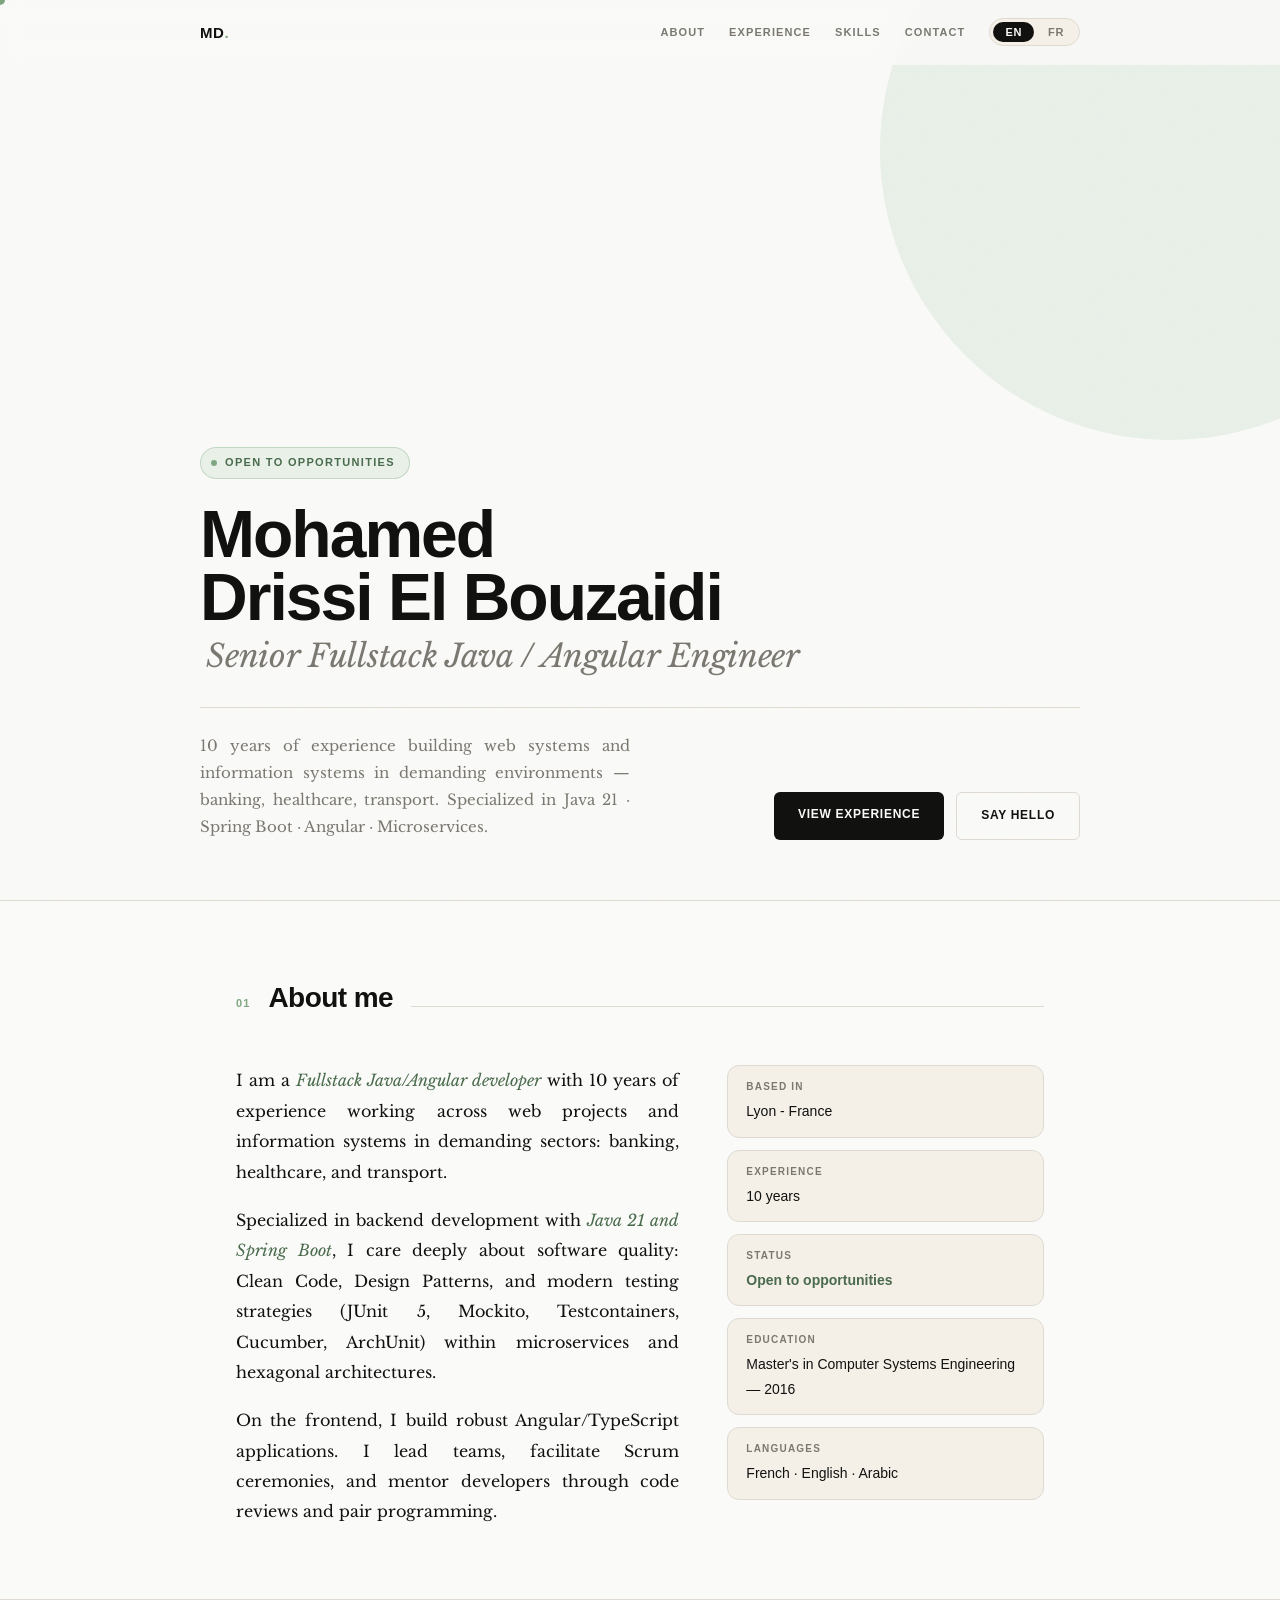
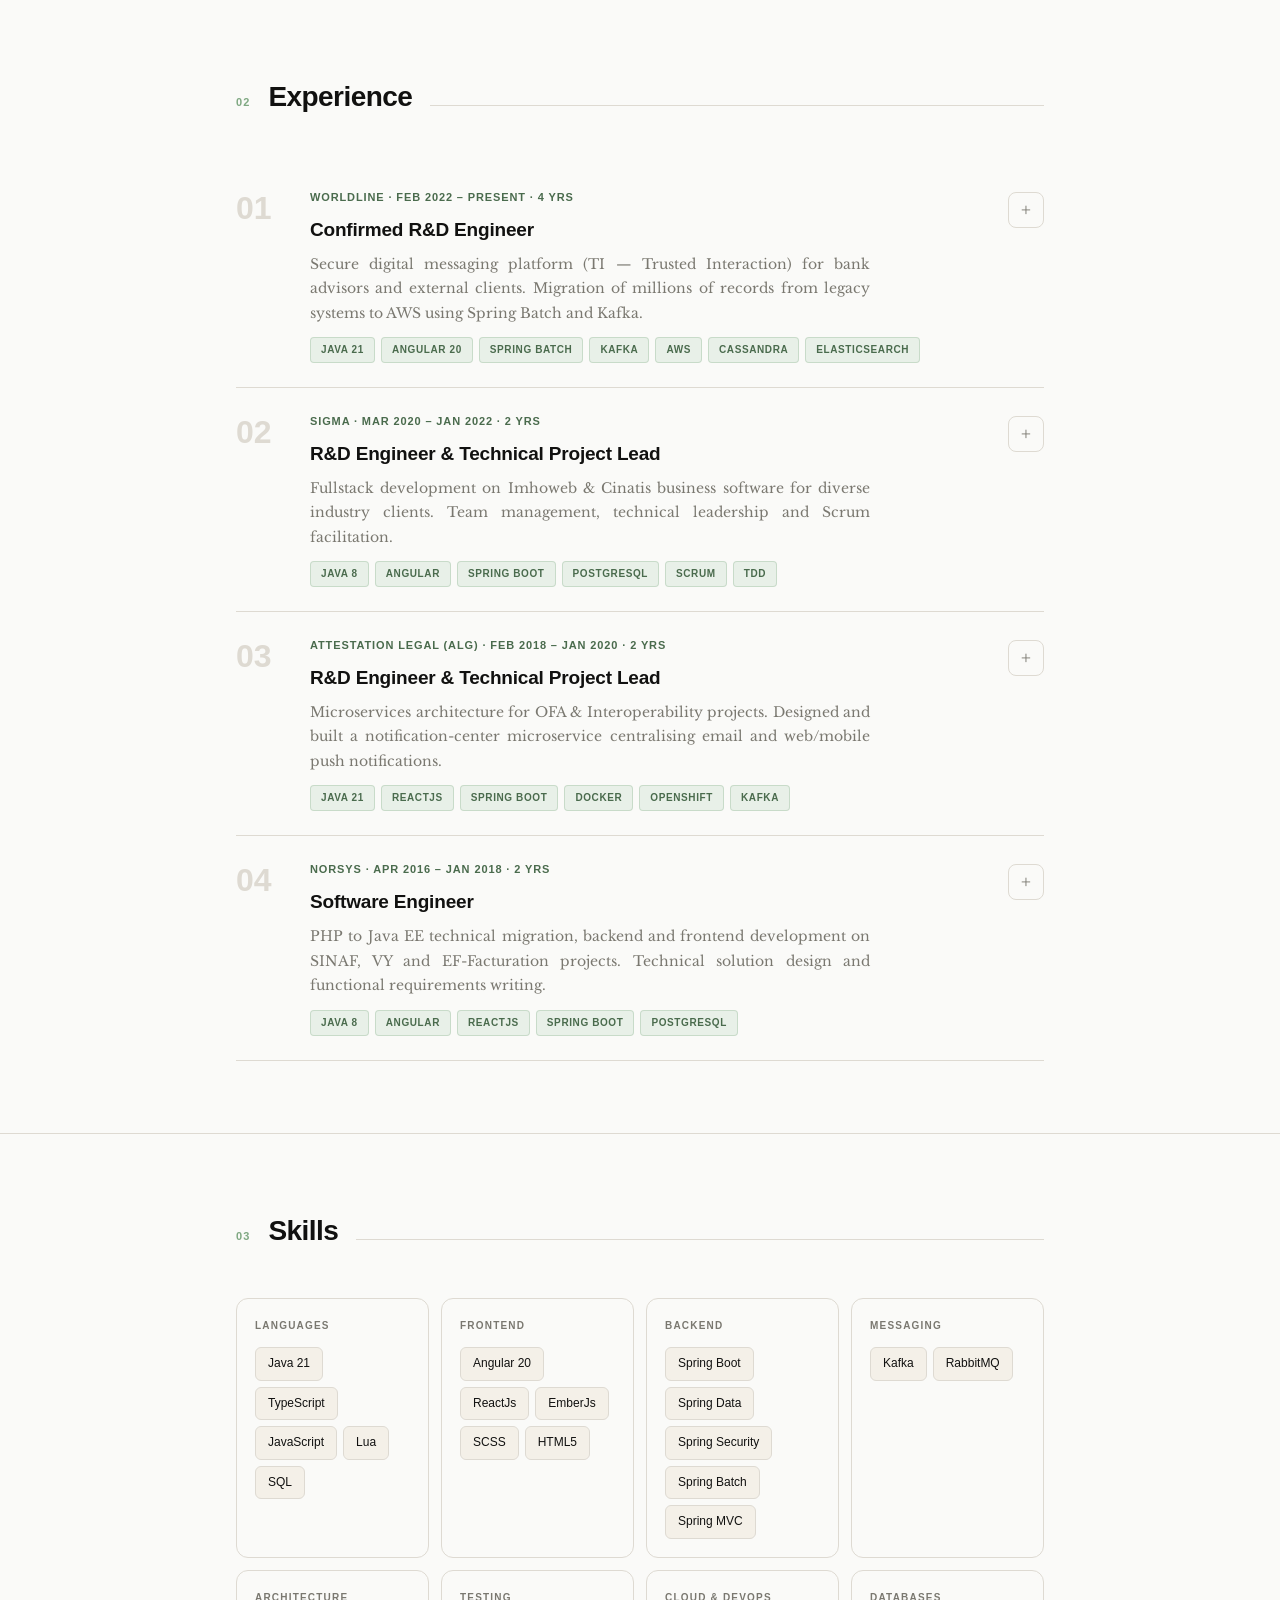
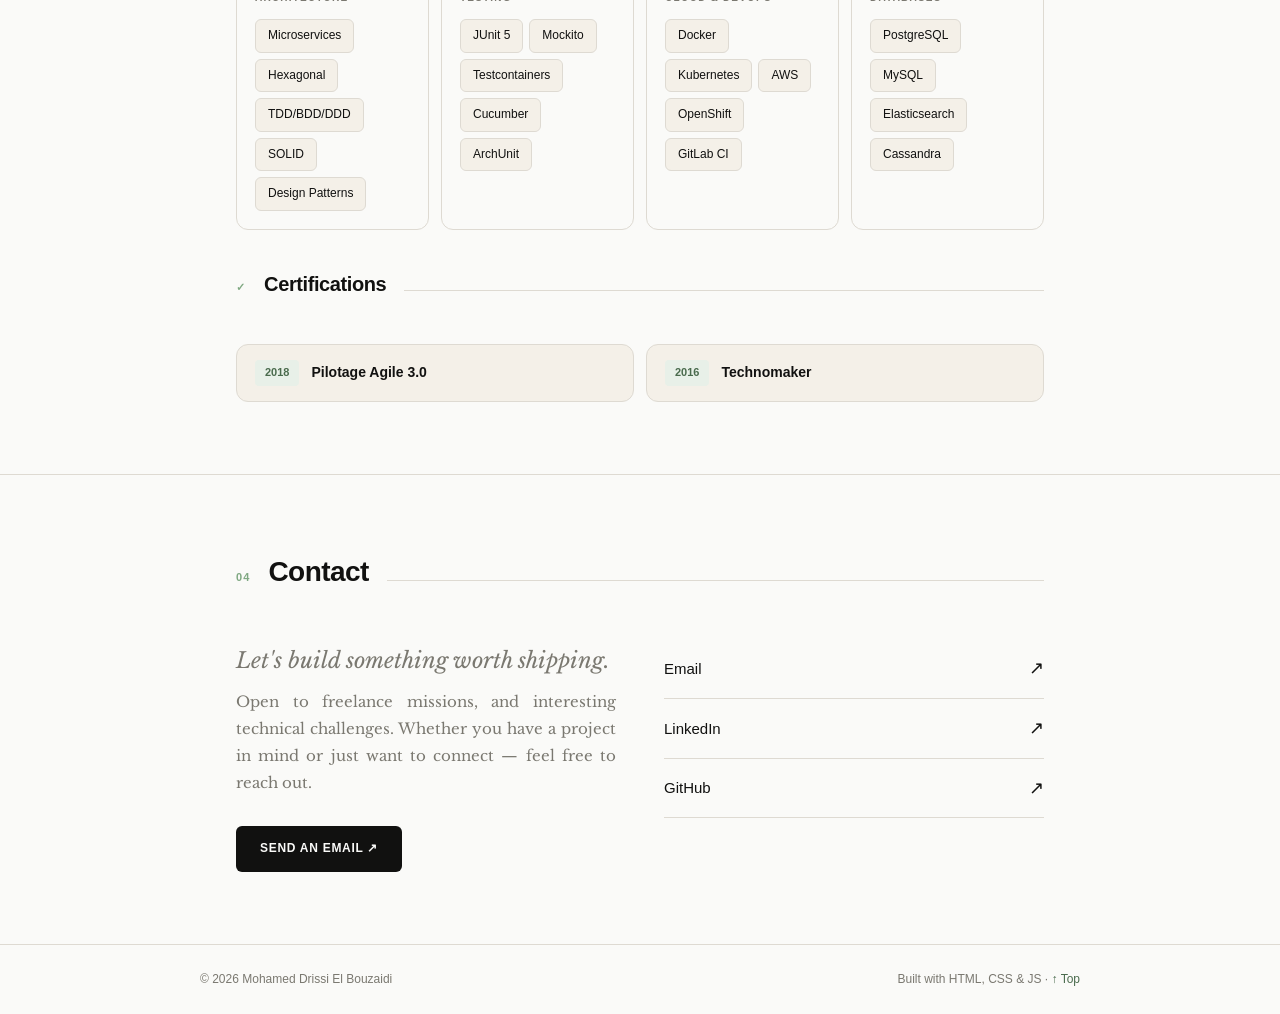
==== commit ed476f5e: "feat(): Improve html" ====
--- a/index.html
+++ b/index.html
@@ -3,8 +3,8 @@
 <head>
   <meta charset="UTF-8" />
   <meta name="viewport" content="width=device-width, initial-scale=1.0" />
-  <meta name="description" content="Mohamed Drissi El Bouzaidi — Senior Fullstack Java/Angular Developer with 10 years of experience in banking, healthcare and transport sectors." />
-  <title>Mohamed Drissi El Bouzaidi — Senior Fullstack Developer</title>
+  <meta name="description" content="Mohamed Drissi El Bouzaidi — Fullstack Java/Angular Developer with 10 years of experience in software development." />
+  <title>Mohamed Drissi El Bouzaidi — Fullstack Developer</title>
   <link rel="preconnect" href="https://fonts.googleapis.com" />
   <link href="https://fonts.googleapis.com/css2?family=Libre+Baskerville:ital,wght@0,400;0,700;1,400&family=Syne:wght@400;500;600;700;800&display=swap" rel="stylesheet" />
   <link rel="stylesheet" href="style.css" />
@@ -94,12 +94,12 @@
     <div class="about-layout reveal">
       <div class="about-bio">
         <div data-lang="en">
-          <p>I am a <em>Senior Fullstack Java/Angular developer</em> with 10 years of experience working across web projects and information systems in demanding sectors — banking, healthcare, and transport.</p>
+          <p>I am a <em>Fullstack Java/Angular developer</em> with 10 years of experience working across web projects and information systems in demanding sectors: banking, healthcare, and transport.</p>
           <p>Specialized in backend development with <em>Java 21 and Spring Boot</em>, I care deeply about software quality: Clean Code, Design Patterns, and modern testing strategies (JUnit 5, Mockito, Testcontainers, Cucumber, ArchUnit) within microservices and hexagonal architectures.</p>
           <p>On the frontend, I build robust Angular/TypeScript applications. I lead teams, facilitate Scrum ceremonies, and mentor developers through code reviews and pair programming.</p>
         </div>
         <div data-lang="fr">
-          <p>Je suis un <em>développeur Fullstack Java/Angular Senior</em> avec 10 ans d'expérience sur des projets web et systèmes d'information dans des secteurs exigeants — banque, santé, transport.</p>
+          <p>Je suis un <em>développeur Fullstack Java/Angular</em> avec 10 ans d'expérience sur des projets web et systèmes d'information dans des secteurs exigeants: banque, santé, transport.</p>
           <p>Spécialisé en développement back-end avec <em>Java 21 et Spring Boot</em>, je veille à la qualité logicielle : Clean Code, Design Patterns, stratégies de tests modernes (JUnit 5, Mockito, Testcontainers, Cucumber, ArchUnit) dans des architectures microservices et hexagonales.</p>
           <p>Côté front-end, je développe des applications Angular/TypeScript robustes, j'anime les cérémonies Scrum et j'accompagne les développeurs via des revues de code et du pair programming.</p>
         </div>
@@ -107,7 +107,7 @@
       <div class="about-sidebar">
         <div class="sidebar-card">
           <div class="sidebar-label"><span data-lang="en">Based in</span><span data-lang="fr">Localisation</span></div>
-          <div class="sidebar-val">France</div>
+          <div class="sidebar-val">Lyon - France</div>
         </div>
         <div class="sidebar-card">
           <div class="sidebar-label"><span data-lang="en">Experience</span><span data-lang="fr">Expérience</span></div>
@@ -116,15 +116,15 @@
         <div class="sidebar-card">
           <div class="sidebar-label"><span data-lang="en">Status</span><span data-lang="fr">Statut</span></div>
           <div class="sidebar-val" style="color:var(--sage-dk)">
-            <span data-lang="en">Open to opportunities</span>
-            <span data-lang="fr">Disponible</span>
+            <span data-lang="en"><b>Open to opportunities</b></span>
+            <span data-lang="fr"><b>Disponible</b></span>
           </div>
         </div>
         <div class="sidebar-card">
           <div class="sidebar-label"><span data-lang="en">Education</span><span data-lang="fr">Formation</span></div>
           <div class="sidebar-val">
             <span data-lang="en">Master's in Computer Systems Engineering — 2016</span>
-            <span data-lang="fr">Master — Ingénierie des systèmes informatique — 2016</span>
+            <span data-lang="fr">Master: Ingénierie des systèmes informatique — 2016</span>
           </div>
         </div>
         <div class="sidebar-card">
@@ -358,12 +358,12 @@
     <div class="contact-layout reveal">
       <div>
         <h3 class="contact-headline">
-          <span data-lang="en">Let's build something <span>worth shipping.</span></span>
-          <span data-lang="fr">Construisons quelque chose <span>qui compte.</span></span>
+          <span data-lang="en">Let's build something worth shipping.</span>
+          <span data-lang="fr">Construisons quelque chose qui compte.</span>
         </h3>
         <p class="contact-sub">
-          <span data-lang="en">Open to full-time positions, freelance missions, and interesting technical challenges. Whether you have a project in mind or just want to connect — feel free to reach out.</span>
-          <span data-lang="fr">Disponible pour des postes en CDI, missions freelance et défis techniques intéressants. Que vous ayez un projet en tête ou souhaitiez simplement échanger, n'hésitez pas à me contacter.</span>
+          <span data-lang="en">Open to freelance missions, and interesting technical challenges. Whether you have a project in mind or just want to connect — feel free to reach out.</span>
+          <span data-lang="fr">Disponible pour des missions freelance et défis techniques intéressants. Que vous ayez un projet en tête ou souhaitiez simplement échanger, n'hésitez pas à me contacter.</span>
         </p>
         <a href="mailto:mbouzaidi.pro@gmail.com" class="btn btn-solid">
           <span data-lang="en">Send an email ↗</span>
